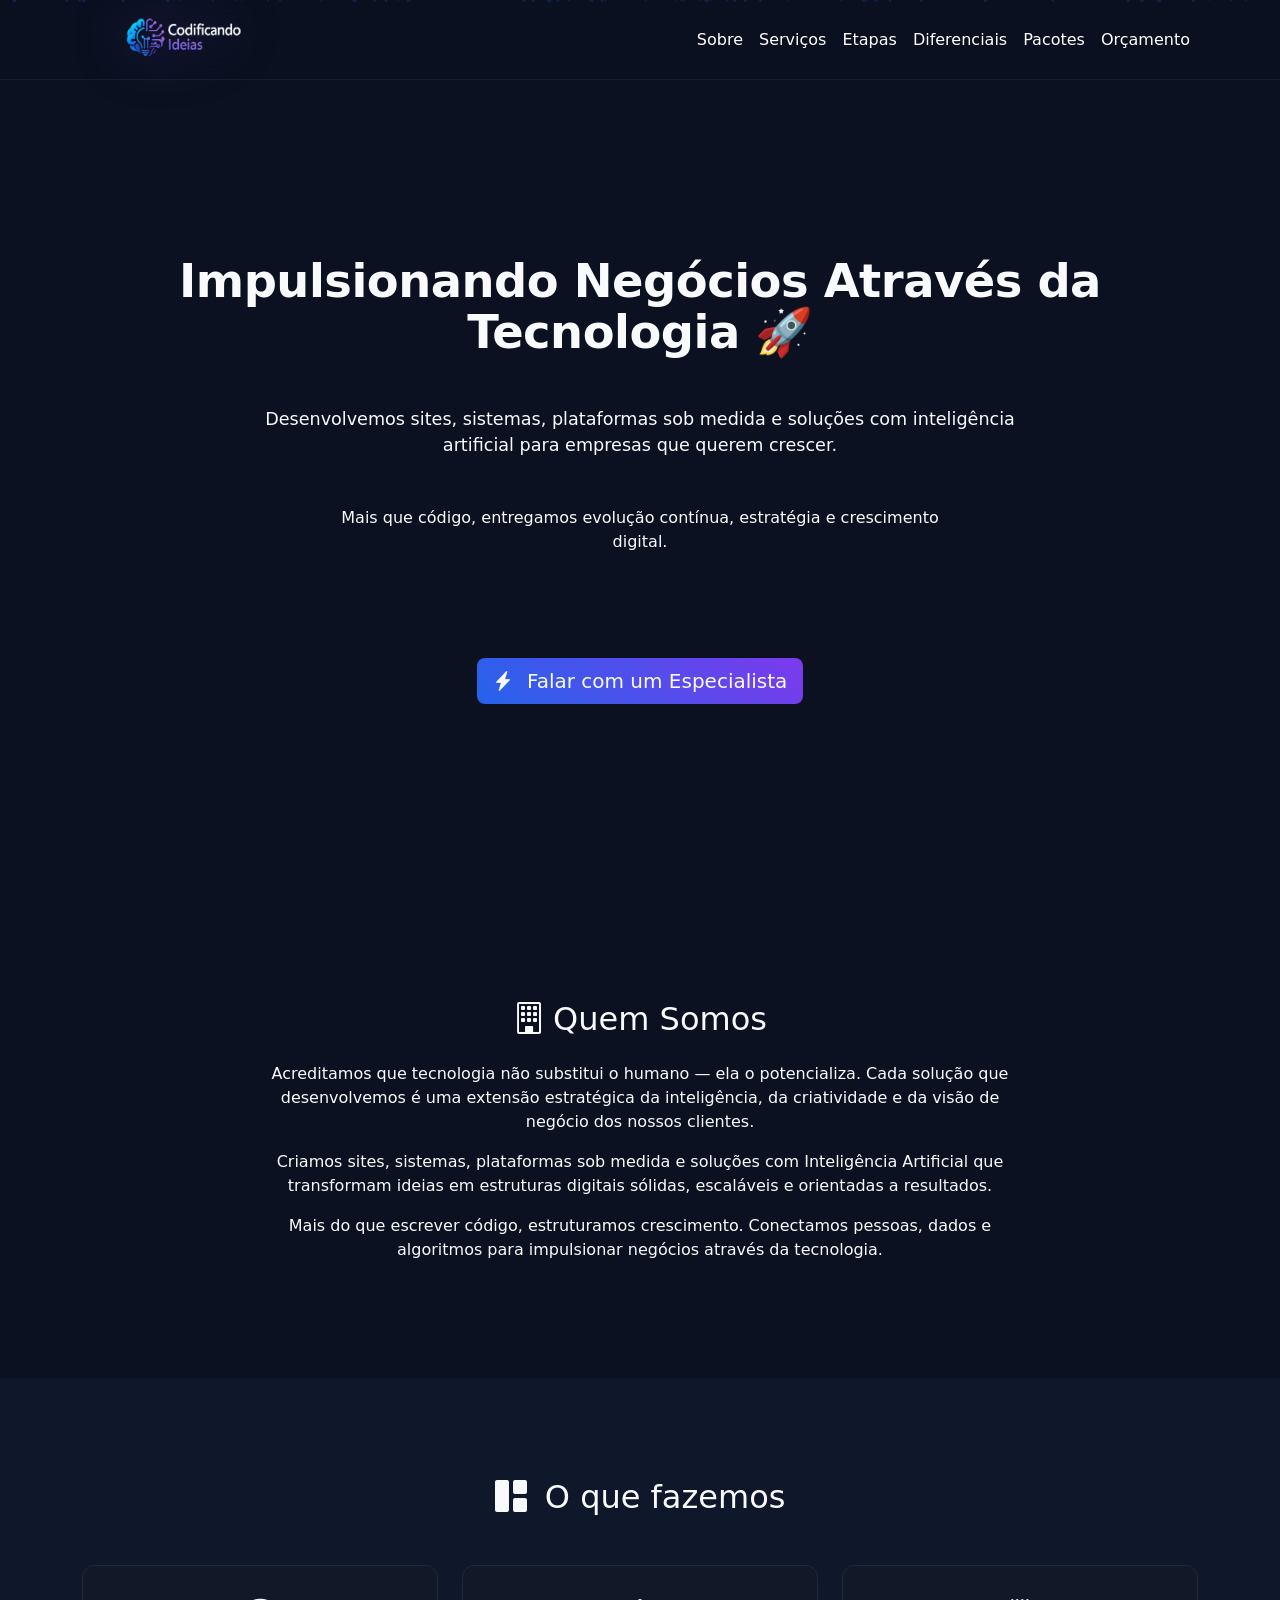
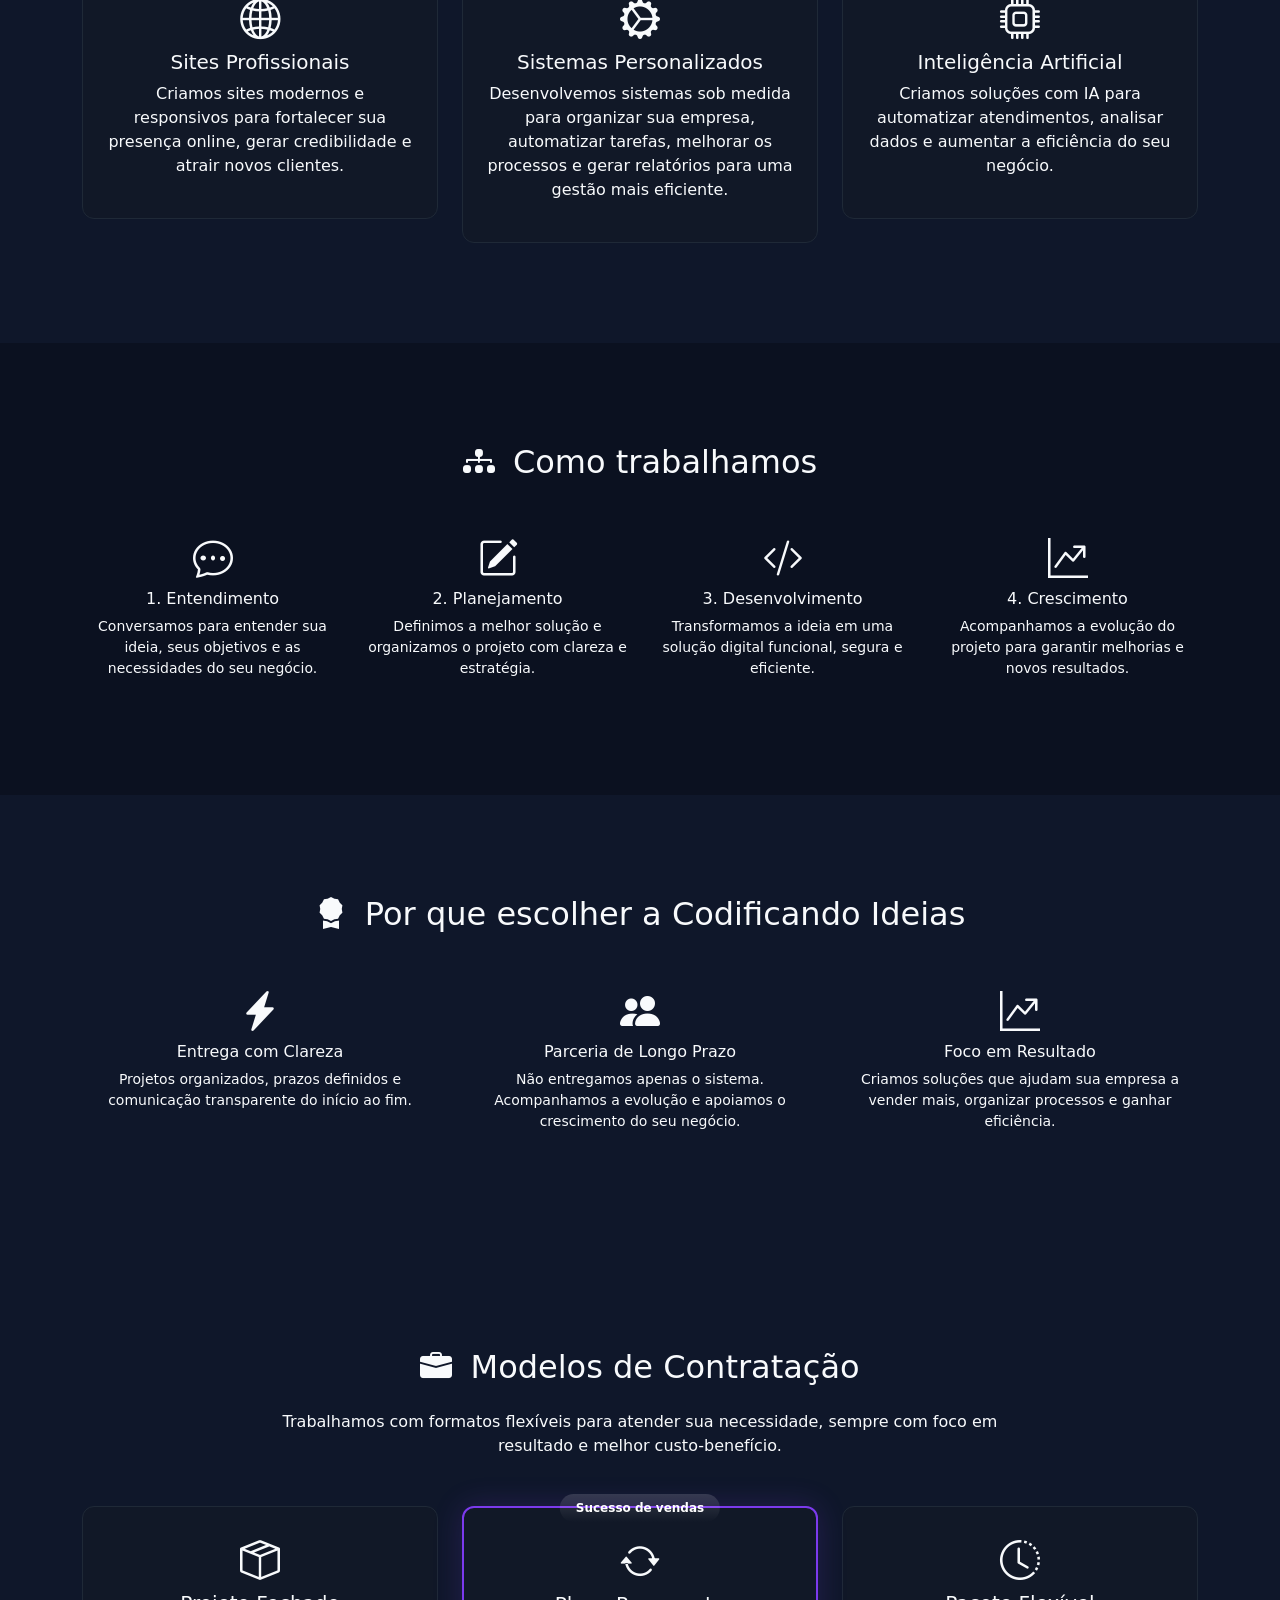
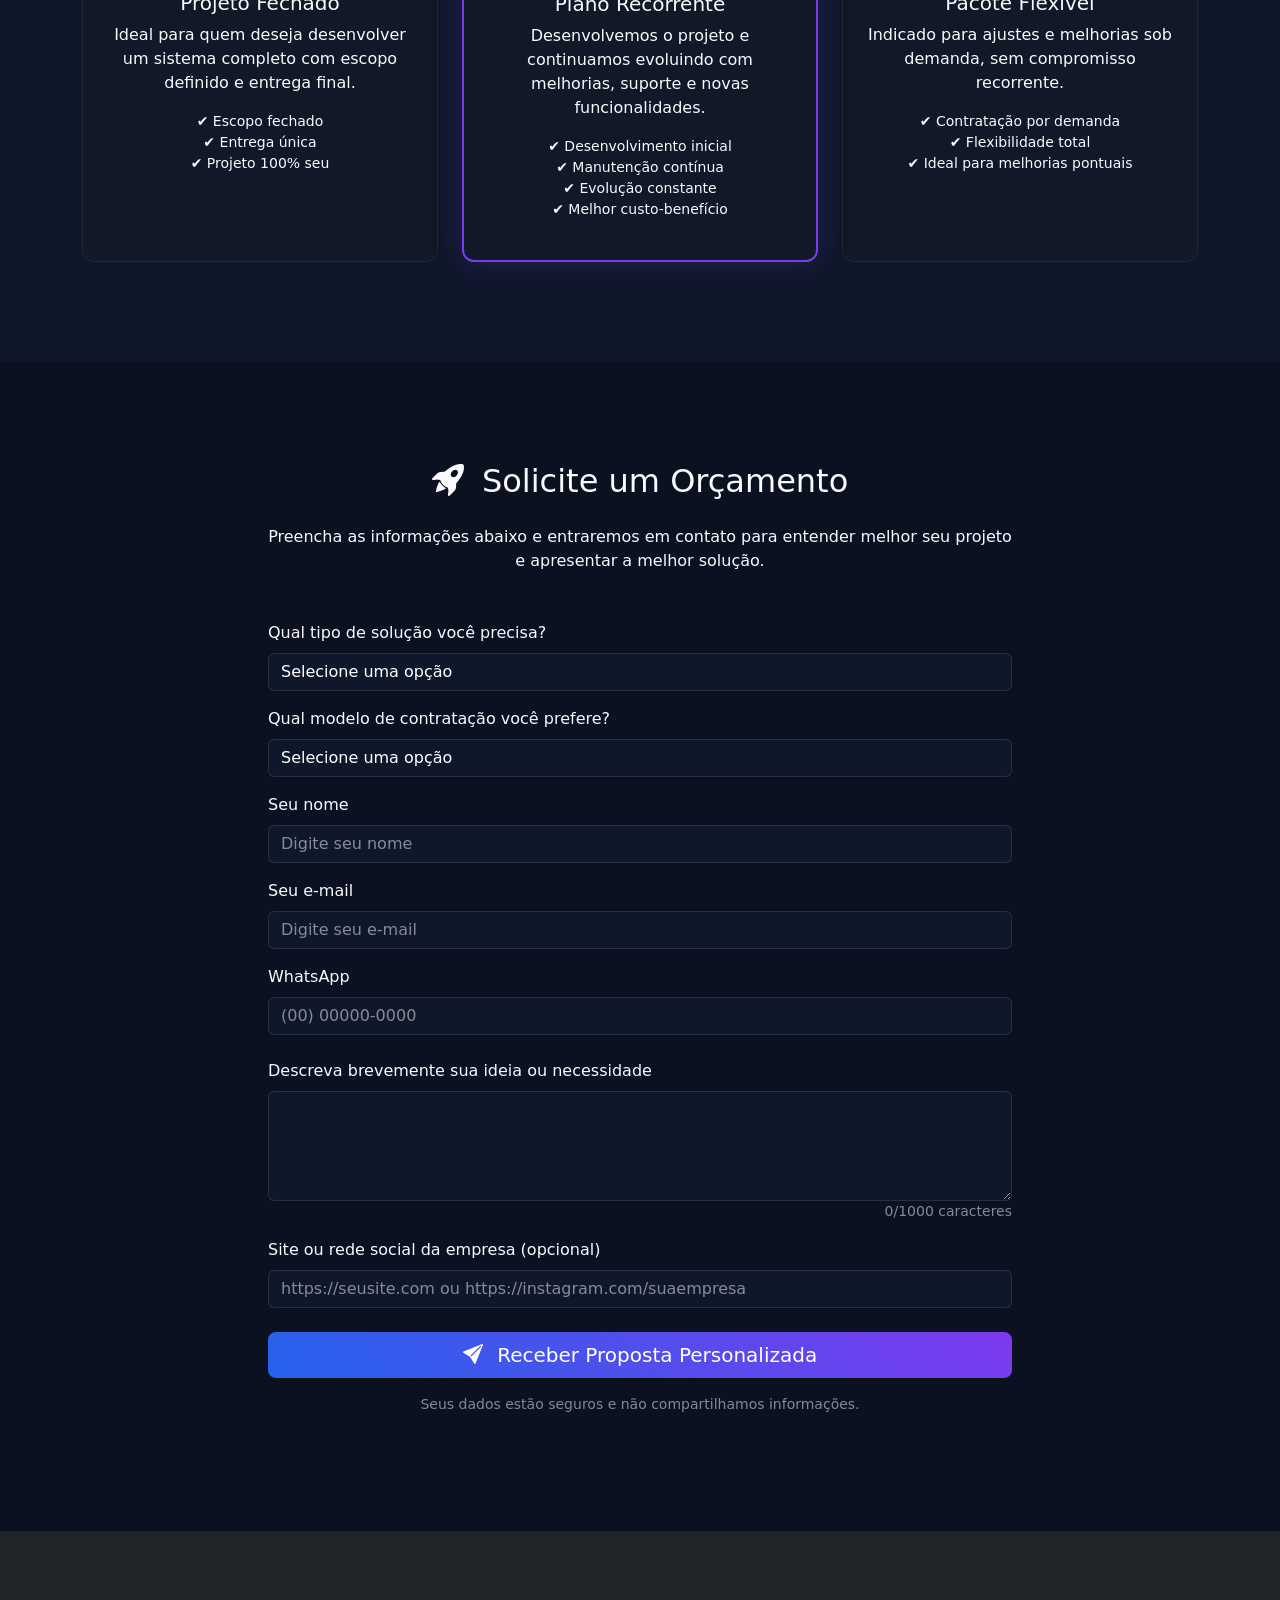
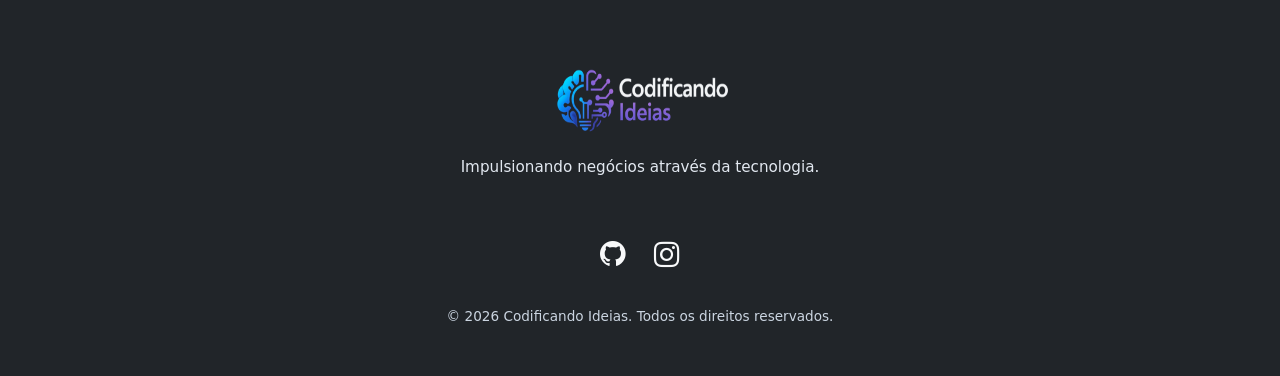
==== index.html @ 7d6915b5 "acessibilidade navbar" ====
<!DOCTYPE html>
<html lang="pt-br">
<head>
    <!-- Charset & Viewport -->
    <meta charset="UTF-8">
    <meta http-equiv="X-UA-Compatible" content="IE=edge">
    <meta name="viewport" content="width=device-width, initial-scale=1">

    <!-- Primary SEO -->
    <title>Codificando Ideias | Soluções Digitais, Sistemas Sob Medida e Inteligência Artificial</title>

    <meta name="description"
          content="Impulsionamos negócios através da tecnologia. Desenvolvemos sites, sistemas, plataformas sob medida e soluções com Inteligência Artificial para empresas que querem crescer.">

    <meta name="keywords"
          content="desenvolvimento de software, sistemas sob medida, inteligência artificial para empresas, criação de sites profissionais, automação de processos, soluções digitais, transformação digital">

    <meta name="author" content="Codificando Ideias">
    <meta name="robots" content="index, follow">
    <meta name="language" content="pt-BR">

    <!-- Canonical -->
    <link rel="canonical" href="https://codificando-ideias.github.io/codificando-ideias/">

    <!-- Open Graph -->
    <meta property="og:type" content="website">
    <meta property="og:url" content="https://codificando-ideias.github.io/codificando-ideias/">
    <meta property="og:title" content="Codificando Ideias | Impulsionando negócios através da tecnologia">
    <meta property="og:description"
          content="Transformamos ideias em soluções digitais estratégicas. Sites, sistemas, plataformas e Inteligência Artificial para empresas que querem crescer.">
    <meta property="og:image" content="https://codificando-ideias.github.io/codificando-ideias/assets/logo-square-dark-1080.png">
    <meta property="og:image:width" content="1200">
    <meta property="og:image:height" content="630">
    <meta property="og:locale" content="pt_BR">
    <meta property="og:site_name" content="Codificando Ideias">

    <!-- Twitter Card -->
    <meta name="twitter:card" content="summary_large_image">
    <meta name="twitter:title" content="Codificando Ideias">
    <meta name="twitter:description"
          content="Soluções digitais sob medida e Inteligência Artificial para empresas que querem crescer.">
    <meta name="twitter:image" content="https://codificando-ideias.github.io/codificando-ideias/assets/logo-square-dark-1080.png">

    <!-- Theme Color -->
    <meta name="theme-color" content="#0B1120">

    <!-- Favicon -->
    <link rel="icon" href="assets/favicon.ico" sizes="any">
    <link rel="icon" type="image/png" sizes="32x32" href="assets/favicon-32x32.png">
    <link rel="icon" type="image/png" sizes="16x16" href="assets/favicon-16x16.png">
    <link rel="apple-touch-icon" sizes="180x180" href="assets/apple-touch-icon.png">

    <!-- Performance -->
    <link rel="preconnect" href="https://cdn.jsdelivr.net" crossorigin>

    <!-- Bootstrap 5.3.2 -->
    <link href="https://cdn.jsdelivr.net/npm/bootstrap@5.3.2/dist/css/bootstrap.min.css" rel="stylesheet">

    <!-- Bootstrap Icons -->
    <link href="https://cdn.jsdelivr.net/npm/bootstrap-icons@1.11.3/font/bootstrap-icons.css" rel="stylesheet">

    <!-- Custom CSS -->
    <link href="css/styles.css" rel="stylesheet">

    <!-- Structured Data (Organization) -->
    <script type="application/ld+json">
    {
      "@context": "https://schema.org",
      "@type": "Organization",
      "name": "Codificando Ideias",
      "url": "https://codificando-ideias.github.io/codificando-ideias/",
      "logo": "https://codificando-ideias.github.io/codificando-ideias/assets/logo-square-dark-1080.png",
      "description": "Empresa especializada em desenvolvimento de sistemas sob medida, soluções digitais estratégicas e Inteligência Artificial aplicada a negócios.",
      "founder": {
        "@type": "Person",
        "name": "Thiago Roock"
      },
      "sameAs": [
        "https://github.com/thiago-roock"
      ]
    }
    </script>
</head>

<body>

<canvas id="heroCanvas"></canvas>

<!-- NAVBAR -->
<nav class="navbar navbar-expand-lg navbar-dark fixed-top">
  <div class="container">

    <!-- LOGO -->
   <a class="navbar-brand d-flex align-items-center gap-2" href="index.html">
  <img src="./assets/logo-master-transparent.png"
       alt="Codificando Ideias"
       class="logo-navbar"
       width="200"
       height="200"
       decoding="async"
       fetchpriority="high">
      
  </a>
  

    <button class="navbar-toggler"
            type="button"
            data-bs-toggle="collapse"
            data-bs-target="#nav"
            aria-controls="nav"
            aria-expanded="false"
            aria-label="Abrir menu de navegação">
      <span class="navbar-toggler-icon"></span>
    </button>

    <div class="collapse navbar-collapse" id="nav">
      <ul class="navbar-nav ms-auto">
        <li class="nav-item"><a class="nav-link" href="#sobre">Sobre</a></li>
        <li class="nav-item"><a class="nav-link" href="#servicos">Serviços</a></li>
        <li class="nav-item"><a class="nav-link" href="#processo">Etapas</a></li>
        <li class="nav-item"><a class="nav-link" href="#diferenciais">Diferenciais</a></li>
        <li class="nav-item"><a class="nav-link" href="#modelos">Pacotes</a></li>
        <li class="nav-item"><a class="nav-link" href="#lead">Orçamento</a></li>
      </ul>
    </div>

  </div>
</nav>

<!-- HERO -->
<section class="hero-section text-center">
  <div class="container">
    <div class="hero-content">

  <h1 class="hero-title fade-in">
    Impulsionando Negócios Através da Tecnologia 🚀 
  </h1>

  <p class="hero-subtitle fade-in">
    Desenvolvemos sites, sistemas, plataformas sob medida e soluções com inteligência artificial para empresas que querem crescer.
  </p>

  <p class="hero-signature fade-in">
    Mais que código, entregamos evolução contínua, estratégia e crescimento digital.
  </p>


    <a href="#lead" class="btn btn-gradient btn-lg mt-4 fade-in">
      <i class="bi bi-lightning-charge-fill me-2"></i>
      Falar com um Especialista
    </a>
  </div>
</section>

<!-- SOBRE -->
<section id="sobre" class="section-dark">
  <div class="container text-center">
    
    <h2 class="fade-in mb-4">
      <i class="bi bi-building me-2"></i>Quem Somos
    </h2>

    <p class="mt-4 col-md-8 mx-auto fade-in">
      Acreditamos que tecnologia não substitui o humano — ela o potencializa.
      Cada solução que desenvolvemos é uma extensão estratégica da inteligência,
      da criatividade e da visão de negócio dos nossos clientes.
    </p>

    <p class="col-md-8 mx-auto fade-in">
      Criamos sites, sistemas, plataformas sob medida e soluções com Inteligência Artificial
      que transformam ideias em estruturas digitais sólidas, escaláveis e orientadas a resultados.
    </p>

    <p class="col-md-8 mx-auto fade-in">
      Mais do que escrever código, estruturamos crescimento.
      Conectamos pessoas, dados e algoritmos para impulsionar negócios através da tecnologia.
    </p>

  </div>
</section>

<!-- SERVIÇOS -->
<section id="servicos" class="section-dark-alt">
  <div class="container text-center">
    <h2 class="mb-5 fade-in">
      <i class="bi bi-grid-1x2-fill me-2"></i>
      O que fazemos
    </h2>

    <div class="row g-4">

      <div class="col-md-4 fade-in">
        <div class="card-tech p-4">
          <i class="bi bi-globe2 fs-1 mb-3"></i>
          <h3 class="h5">Sites Profissionais</h3>
          <p>
            Criamos sites modernos e responsivos para fortalecer sua presença online,
            gerar credibilidade e atrair novos clientes.
          </p>
        </div>
      </div>

      <div class="col-md-4 fade-in">
        <div class="card-tech p-4">
          <i class="bi bi-gear-wide-connected fs-1 mb-3"></i>
          <h3 class="h5">Sistemas Personalizados</h3>
          <p>
            Desenvolvemos sistemas sob medida para organizar sua empresa,
            automatizar tarefas, melhorar os processos e gerar relatórios
            para uma gestão mais eficiente.
          </p>
        </div>
      </div>

      <div class="col-md-4 fade-in">
        <div class="card-tech p-4">
          <i class="bi bi-cpu fs-1 mb-3"></i>
          <h3 class="h5">Inteligência Artificial</h3>
          <p>
            Criamos soluções com IA para automatizar atendimentos, analisar dados
            e aumentar a eficiência do seu negócio.
          </p>
        </div>
      </div>

    </div>
  </div>
</section>

<!-- PROCESSO -->
<section id="processo" class="section-dark">
  <div class="container text-center">
    <h2 class="fade-in mb-5">
      <i class="bi bi-diagram-3-fill me-2"></i>
      Como trabalhamos
    </h2>

    <div class="row">

      <div class="col-md-3 fade-in">
        <i class="bi bi-chat-dots fs-1 mb-3"></i>
        <h3 class="h6">1. Entendimento</h3>
        <p class="small">
          Conversamos para entender sua ideia, seus objetivos e as necessidades do seu negócio.
        </p>
      </div>

      <div class="col-md-3 fade-in">
        <i class="bi bi-pencil-square fs-1 mb-3"></i>
        <h3 class="h6">2. Planejamento</h3>
        <p class="small">
          Definimos a melhor solução e organizamos o projeto com clareza e estratégia.
        </p>
      </div>

      <div class="col-md-3 fade-in">
        <i class="bi bi-code-slash fs-1 mb-3"></i>
        <h3 class="h6">3. Desenvolvimento</h3>
        <p class="small">
          Transformamos a ideia em uma solução digital funcional, segura e eficiente.
        </p>
      </div>

      <div class="col-md-3 fade-in">
        <i class="bi bi-graph-up-arrow fs-1 mb-3"></i>
        <h3 class="h6">4. Crescimento</h3>
        <p class="small">
          Acompanhamos a evolução do projeto para garantir melhorias e novos resultados.
        </p>
      </div>

    </div>
  </div>
</section>

<!-- DIFERENCIAIS -->
<section id="diferenciais" class="section-dark-alt">
  <div class="container text-center">
    <h2 class="fade-in mb-5">
      <i class="bi bi-award-fill me-2"></i>
      Por que escolher a Codificando Ideias
    </h2>

    <div class="row">

      <div class="col-md-4 fade-in">
        <i class="bi bi-lightning-charge-fill fs-1 mb-3"></i>
        <h3 class="h6">Entrega com Clareza</h3>
        <p class="small">
          Projetos organizados, prazos definidos e comunicação transparente do início ao fim.
        </p>
      </div>

      <div class="col-md-4 fade-in">
        <i class="bi bi-people-fill fs-1 mb-3"></i>
        <h3 class="h6">Parceria de Longo Prazo</h3>
        <p class="small">
          Não entregamos apenas o sistema. Acompanhamos a evolução e apoiamos o crescimento do seu negócio.
        </p>
      </div>

      <div class="col-md-4 fade-in">
        <i class="bi bi-graph-up-arrow fs-1 mb-3"></i>
        <h3 class="h6">Foco em Resultado</h3>
        <p class="small">
          Criamos soluções que ajudam sua empresa a vender mais, organizar processos e ganhar eficiência.
        </p>
      </div>

    </div>
  </div>
</section>

<!-- MÉTRICAS -->
<!--<section class="section-dark text-center">
  <div class="container">
    <div class="row">
      <div class="col-md-3"><h2>+120</h2><p>Projetos</p></div>
      <div class="col-md-3"><h2>+80k</h2><p>Horas de código</p></div>
      <div class="col-md-3"><h2>+40</h2><p>Clientes</p></div>
      <div class="col-md-3"><h2>100%</h2><p>Performance</p></div>
    </div>
  </div>
</section>-->

<!-- MODELOS DE CONTRATAÇÃO -->
<section id="modelos" class="section-dark-alt text-center">
  <div class="container">
    <h2 class="mb-4">
      <i class="bi bi-briefcase-fill me-2"></i>
      Modelos de Contratação
    </h2>

    <p class="mb-5 col-md-8 mx-auto">
      Trabalhamos com formatos flexíveis para atender sua necessidade,
      sempre com foco em resultado e melhor custo-benefício.
    </p>

    <div class="row g-4">

      <!-- PROJETO FECHADO -->
      <div class="col-md-4">
        <div class="card-tech p-4 h-100">
          <i class="bi bi-box-seam fs-1 mb-3"></i>
          <h3 class="h5">Projeto Fechado</h3>
          <p>
            Ideal para quem deseja desenvolver um sistema completo
            com escopo definido e entrega final.
          </p>
          <ul class="list-unstyled small mt-3">
            <li>✔ Escopo fechado</li>
            <li>✔ Entrega única</li>
            <li>✔ Projeto 100% seu</li>
          </ul>
        </div>
      </div>

      <!-- PLANO RECORRENTE (DESTAQUE) -->
      <div class="col-md-4">
        <div class="card-tech p-4 border-accent h-100 position-relative">

          <span class="badge bg-gradient position-absolute top-0 start-50 translate-middle px-3 py-2">
            Sucesso de vendas
          </span>

          <i class="bi bi-arrow-repeat fs-1 mb-3"></i>
          <h3 class="h5">Plano Recorrente</h3>
          <p>
            Desenvolvemos o projeto e continuamos evoluindo com melhorias,
            suporte e novas funcionalidades.
          </p>
          <ul class="list-unstyled small mt-3">
            <li>✔ Desenvolvimento inicial</li>
            <li>✔ Manutenção contínua</li>
            <li>✔ Evolução constante</li>
            <li>✔ Melhor custo-benefício</li>
          </ul>
        </div>
      </div>

      <!-- PACOTE FLEXÍVEL -->
      <div class="col-md-4">
        <div class="card-tech p-4 h-100">
          <i class="bi bi-clock-history fs-1 mb-3"></i>
          <h3 class="h5">Pacote Flexível</h3>
          <p>
            Indicado para ajustes e melhorias sob demanda,
            sem compromisso recorrente.
          </p>
          <ul class="list-unstyled small mt-3">
            <li>✔ Contratação por demanda</li>
            <li>✔ Flexibilidade total</li>
            <li>✔ Ideal para melhorias pontuais</li>
          </ul>
        </div>
      </div>

    </div>

  </div>
</section>
<!-- FUNIL / LEAD -->
<section id="lead" class="section-dark text-center">
  <div class="container">

    <h2 class="mb-4">
      <i class="bi bi-rocket-takeoff-fill me-2"></i>
      Solicite um Orçamento
    </h2>

    <p class="mb-5 col-md-8 mx-auto">
      Preencha as informações abaixo e entraremos em contato para entender
      melhor seu projeto e apresentar a melhor solução.
    </p>

    <form id="contactForm" class="col-md-8 mx-auto text-start">

      <!-- Tipo de Sistema -->
      <div class="mb-3">
        <label for="tipoSistema" class="form-label">Qual tipo de solução você precisa?</label>
        <select id="tipoSistema" class="form-select" required>
          <option selected disabled>Selecione uma opção</option>
          <option>Site Institucional</option>
          <option>Sistema Personalizado</option>
          <option>Plataforma de Gestão</option>
          <option>Solução com Inteligência Artificial</option>
          <option>Outro</option>
        </select>
      </div>

      <!-- Modelo de Contratação -->
      <div class="mb-3">
        <label for="modeloContratacao" class="form-label">Qual modelo de contratação você prefere?</label>
        <select id="modeloContratacao" class="form-select" required>
          <option selected disabled>Selecione uma opção</option>
          <option>Projeto Fechado</option>
          <option>Plano Recorrente (Recomendado)</option>
          <option>Pacote Flexível</option>
          <option>Preciso de orientação</option>
        </select>
      </div>

      <!-- Nome -->
      <div class="mb-3">
        <label for="nome" class="form-label">Seu nome</label>
        <input id="nome" type="text" class="form-control" placeholder="Digite seu nome" required>
      </div>

      <!-- Email -->
      <div class="mb-3">
        <label for="email" class="form-label">Seu e-mail</label>
        <input id="email" type="email" class="form-control" placeholder="Digite seu e-mail" required>
      </div>

      <!-- WhatsApp -->
      <div class="mb-4">
        <label for="whatsapp" class="form-label">WhatsApp</label>
        <input id="whatsapp" type="tel" class="form-control" placeholder="(00) 00000-0000" required>
      </div>

      <!-- Descrição da Ideia -->
<div class="mb-3">
  <label for="descricao" class="form-label">Descreva brevemente sua ideia ou necessidade</label>
  <textarea 
    class="form-control" 
    id="descricao"
    rows="4" 
    maxlength="1000"
    placeholder="Explique o que você deseja desenvolver (até 1000 caracteres)"
    required>
  </textarea>
  <div class="text-end small text-white-50">
    <span id="contador">0</span>/1000 caracteres
  </div>
</div>

<!-- Link do Site ou Rede Social -->
<div class="mb-4">
  <label for="linkEmpresa" class="form-label">Site ou rede social da empresa (opcional)</label>
  <input 
    id="linkEmpresa"
    type="url" 
    class="form-control" 
    placeholder="https://seusite.com ou https://instagram.com/suaempresa">
</div>
<input type="text" id="company" style="display:none">
      <button type="submit" class="btn btn-gradient w-100 btn-lg">
        <i class="bi bi-send-fill me-2"></i>
        Receber Proposta Personalizada
      </button>

      <p class="small text-center mt-3 text-white-50">
        Seus dados estão seguros e não compartilhamos informações.
      </p>

    </form>

  </div>
</section>

<footer class="bg-dark text-light py-5">
  <div class="container text-center footer-wrapper">

    <div class="footer-brand-wrapper">
      <a href="index.html">

        <img src="./assets/logo-master-transparent.png"
            alt="Codificando Ideias"
            class="logo-footer"
            width="300"
            height="150"
            decoding="async"
            loading="lazy">
      </a>
  <span class="footer-tagline">
    Impulsionando negócios através da tecnologia.
  </span>
</div>

    <div class="footer-social">
    <!--<a href="https://www.linkedin.com/in/thiagodmelo/" target="_blank"
         rel="noopener noreferrer" class="text-light mx-2 fs-4"><i class="bi bi-linkedin"></i></a>-->

      <a href="https://github.com/Codificando-Ideias"
         target="_blank"
         rel="noopener noreferrer"
         class="text-light social-icon"
         aria-label="GitHub da Codificando Ideias">
         <i class="bi bi-github"></i>
      </a>

      <a href="https://www.instagram.com/codificando.ideias"
         target="_blank"
         rel="noopener noreferrer"
         class="text-light social-icon"
         aria-label="Instagram da Codificando Ideias">
         <i class="bi bi-instagram"></i>
      </a>

      <!--<a href="#" target="_blank"
         rel="noopener noreferrer" class="text-light mx-2 fs-4"><i class="bi bi-whatsapp"></i></a>-->
    </div>

    <small class="footer-copy">
      © <script>document.write(new Date().getFullYear());</script>
      Codificando Ideias. Todos os direitos reservados.
    </small>

  </div>
</footer>

<div class="position-fixed bottom-0 end-0 p-3" style="z-index: 9999">
  <div id="liveToast" class="toast align-items-center text-bg-success border-0" role="alert">
    <div class="d-flex">
      <div class="toast-body">
        Mensagem enviada com sucesso!
      </div>
      <button type="button" class="btn-close btn-close-white me-2 m-auto" data-bs-dismiss="toast"></button>
    </div>
  </div>
</div>


<script defer src="https://cdn.jsdelivr.net/npm/bootstrap@5.3.2/dist/js/bootstrap.bundle.min.js"></script>
<script defer src="https://code.jquery.com/jquery-3.6.0.min.js"></script>

<script defer src="js/configSettings.js"></script>
<!--<script src="js/compartilhar-whatsapp.js"></script>-->
<script defer src="js/dashboard-calculos.js"></script>
<script defer src="js/compartilhar-email.js"></script>
<script defer src="js/toast.js"></script>
<script defer src="js/canvas.js"></script>
<script defer src="js/animations.js"></script>
<script defer src="js/main.js"></script>


<script async defer src="https://www.google.com/recaptcha/api.js?render=SUA_CHAVE_RECAPTCHA_V3"></script>
</body>
</html>
---- css/styles.css ----
/* ================================
   ROOT VARIABLES
================================ */
:root{
    --bg:#0B1120;
    --bg-alt:#0F172A;
    --card:#111827;
    --accent:#2563EB;
    --accent2:#7C3AED;
    --text:#F8FAFC;
     --navbar-height:80px;
}

/* ================================
   GLOBAL
================================ */
html{
    scroll-behavior:smooth;
}

body{
    margin:0;
    background:var(--bg);
    color:var(--text);
    font-family:system-ui;
    padding-top:var(--navbar-height);
}

/* Canvas background */
canvas{
    position:fixed;
    inset:0;
    z-index:-1;
}

/* ================================
   NAVBAR
================================ */
.navbar{
    height:var(--navbar-height);
    backdrop-filter:blur(20px);
    background:rgba(11,17,32,0.6);
    border-bottom:1px solid rgba(255,255,255,0.05);
    transition:all .3s ease;
}

.navbar.scrolled{
    background:#0B1120;
    box-shadow:0 8px 30px rgba(0,0,0,.4);
}

.nav-link{
    position:relative;
    color:#fff !important;
    transition:.3s;
}

.nav-link::after{
    content:"";
    position:absolute;
    left:0;
    bottom:-4px;
    width:0%;
    height:2px;
    background:linear-gradient(45deg,var(--accent),var(--accent2));
    transition:width .3s ease;
}

.nav-link:hover::after{
    width:100%;
}

.nav-link.active{
    color:var(--accent2) !important;
}

/* ================================
   NAVBAR MOBILE FIX
================================ */

@media (max-width: 991.98px) {

    .navbar-collapse {
        background: rgba(11,17,32,0.98);
        backdrop-filter: blur(20px);
        padding: 1.5rem;
        border-radius: 12px;
        margin-top: 10px;
        border: 1px solid rgba(255,255,255,0.05);
        box-shadow: 0 20px 40px rgba(0,0,0,0.5);
    }

    .navbar-nav .nav-link {
        padding: 0.75rem 0;
        font-size: 1.1rem;
    }

    .navbar{
        height:auto;
        padding:1rem 0;
    }

}

.logo-navbar{
    height:clamp(110px,12vw,220px);
    filter:drop-shadow(0 0 30px rgba(124,58,237,.4));
}

.logo-navbar:hover {
  transform: scale(1.05);
}

/* ================================
   HERO
================================ */
.hero-section{
    min-height:calc(100vh - var(--navbar-height));
    display:flex;
    align-items:center;
    justify-content:center;
    text-align:center;
    padding:60px 1rem 80px;
}

.hero-content{
    max-width:1100px;
    margin:auto;
}

.logo-hero-wrapper{
    display:flex;
    justify-content:center;
    margin-top:1rem;
    height:clamp(100px,10vw,220px);
}

.logo-hero{
    height:clamp(100px,10vw,220px);
    filter:drop-shadow(0 0 30px rgba(124,58,237,.4));
}

/* ================================
   HERO TYPOGRAPHY REFINEMENT
================================ */

.hero-title{
    font-size: clamp(2rem, 4.5vw, 2.9rem);
    font-weight: 700;
    line-height: 1.1;
    margin-bottom: 1.5rem;
    letter-spacing: -0.5px;
}

.hero-subtitle{
    font-size: clamp(1.1rem, 1.2vw, 1.25rem);
    opacity: .85;
    max-width: 800px;
    margin: 3rem auto 3rem;
}

.hero-signature{
    font-size: 1rem;
    opacity: .65;
    max-width: 650px;
    margin: 0 auto 5rem;
}

/* ================================
   SECTIONS
================================ */
.section-dark{
    padding:100px 0;
}

.section-dark-alt{
    padding:100px 0;
    background:var(--bg-alt);
}

/* ================================
   CARDS
================================ */
.card-tech{
    background:var(--card);
    border-radius:12px;
    border:1px solid #1f2937;
    transition:.3s;
}

.card-tech:hover{
    transform:translateY(-8px);
    border-color:var(--accent);
}

/* ================================
   BUTTONS
================================ */
.btn-gradient{
    background:linear-gradient(45deg,var(--accent),var(--accent2));
    border:none;
    color:#fff;
}

/* ================================
   BADGES
================================ */
.badge.bg-gradient{
    background:linear-gradient(45deg,var(--accent),var(--accent2));
    font-size:.75rem;
    border-radius:20px;
}

/* ================================
   BORDERS
================================ */
.border-accent{
    border:2px solid var(--accent2);
    box-shadow:0 0 30px rgba(124,58,237,.2);
}

/* ================================
   ANIMATIONS
================================ */
.fade-in{
    opacity:0;
    transform:translateY(30px);
    transition:.8s ease;
}

.fade-in.show{
    opacity:1;
    transform:translateY(0);
}

/* ================================
   FORM (LEAD)
================================ */
#lead .form-control,
#lead .form-select{
    background:#0f172a;
    border:1px solid rgba(255,255,255,.1);
    color:#fff;
}

#lead .form-control:focus,
#lead .form-select:focus{
    border-color:var(--accent2);
    box-shadow:0 0 0 .2rem rgba(124,58,237,.2);
}

#lead .form-control::placeholder{
    color:rgba(255,255,255,.5);
    opacity:1;
}


.footer-brand-wrapper {
  position: relative;
  display: inline-block;
  text-align: center;
}

.logo-footer {
  height: 250px;
  display: block;
  margin: 0 auto;
}

.logo-footer:hover {
  transform: scale(1.05);
}

.footer-tagline {
  position: absolute;
  bottom: 50px;
  left: 50%;
  transform: translateX(-50%);
  font-size: 0.95rem;
  color: #e2e8f0;
  white-space: nowrap;
}

.footer-social {
  display: flex;
  justify-content: center;
  gap: 28px;
  margin-bottom: 30px;
}

.social-icon {
  font-size: 1.6rem;
  transition: all 0.3s ease;
}

.social-icon:hover {
  color: #7c3aed;
  transform: translateY(-4px);
}

.footer-copy {
  color: #cbd5e1;
  font-size: 0.85rem;
}

/* ================================
   RESPONSIVE
================================ */
@media (max-width:768px){
    .hero-section{
        height:auto;
        padding:120px 1rem 80px;
    }
}
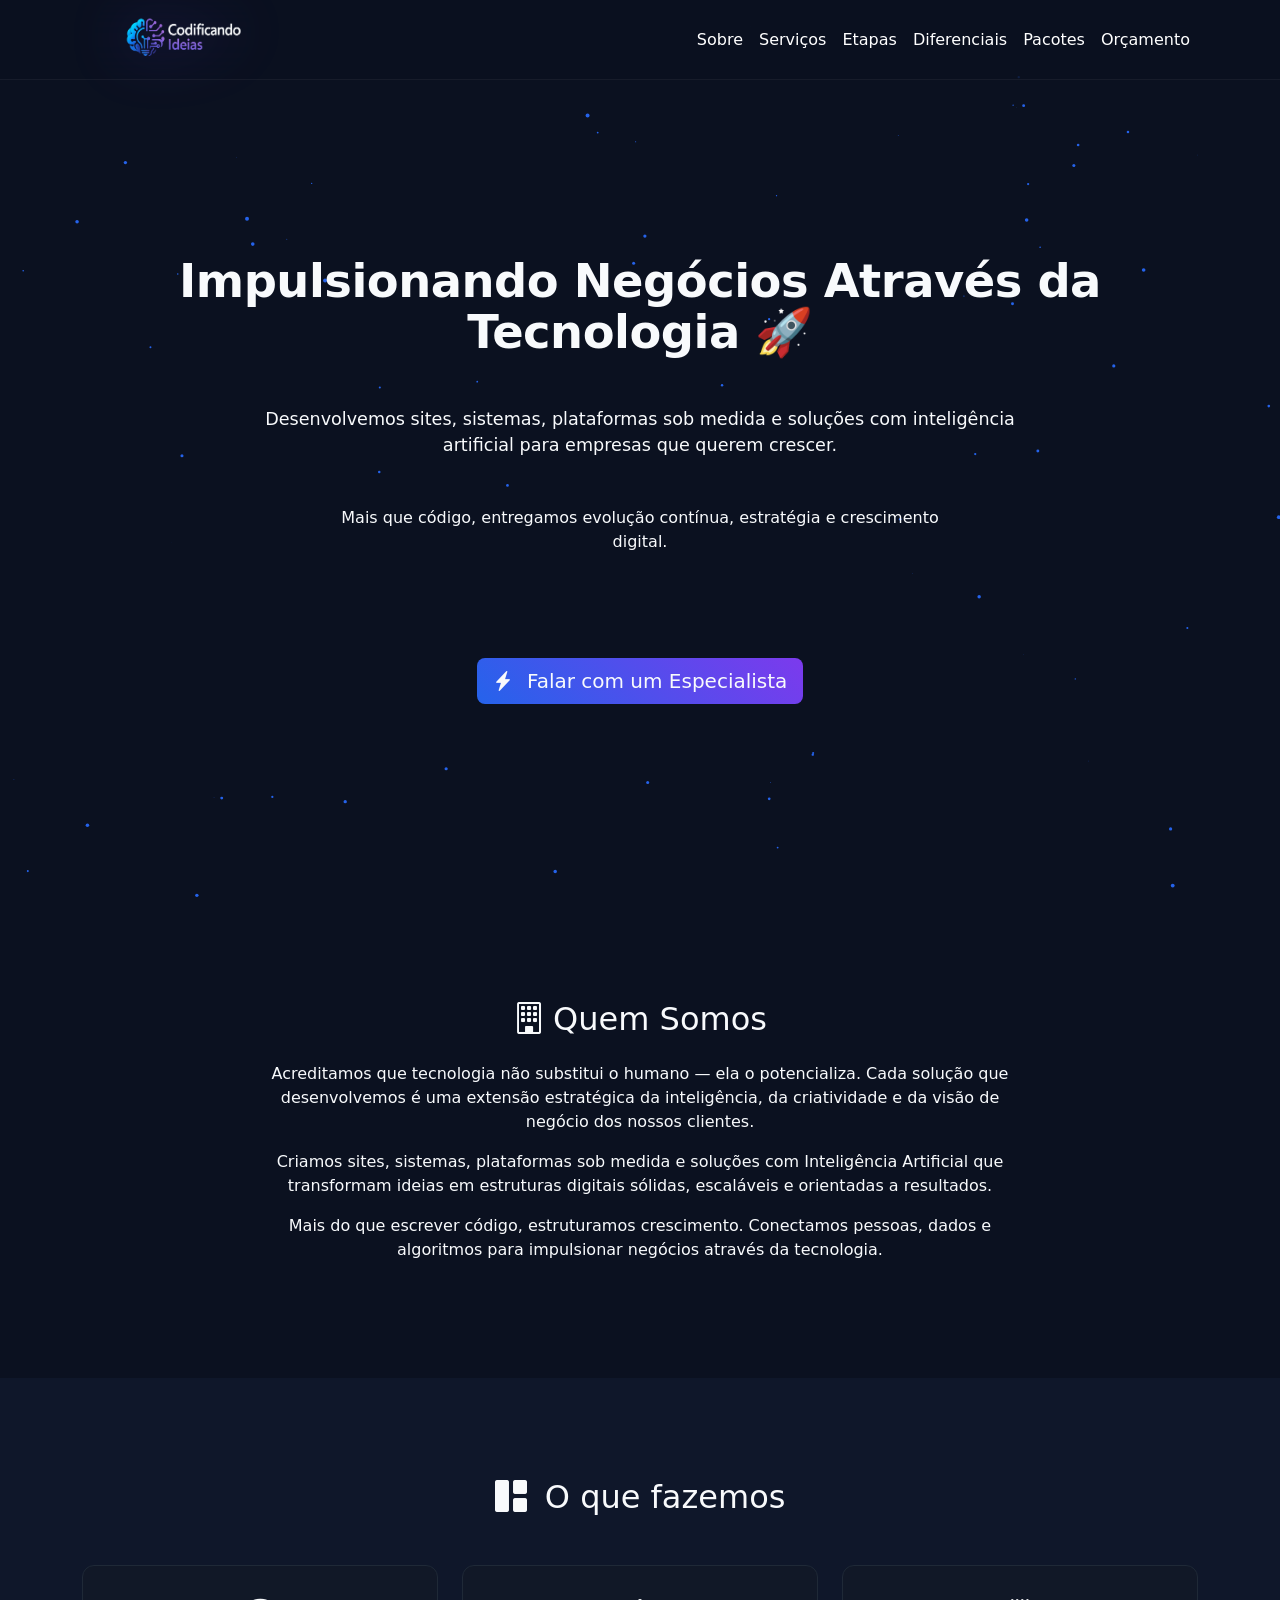
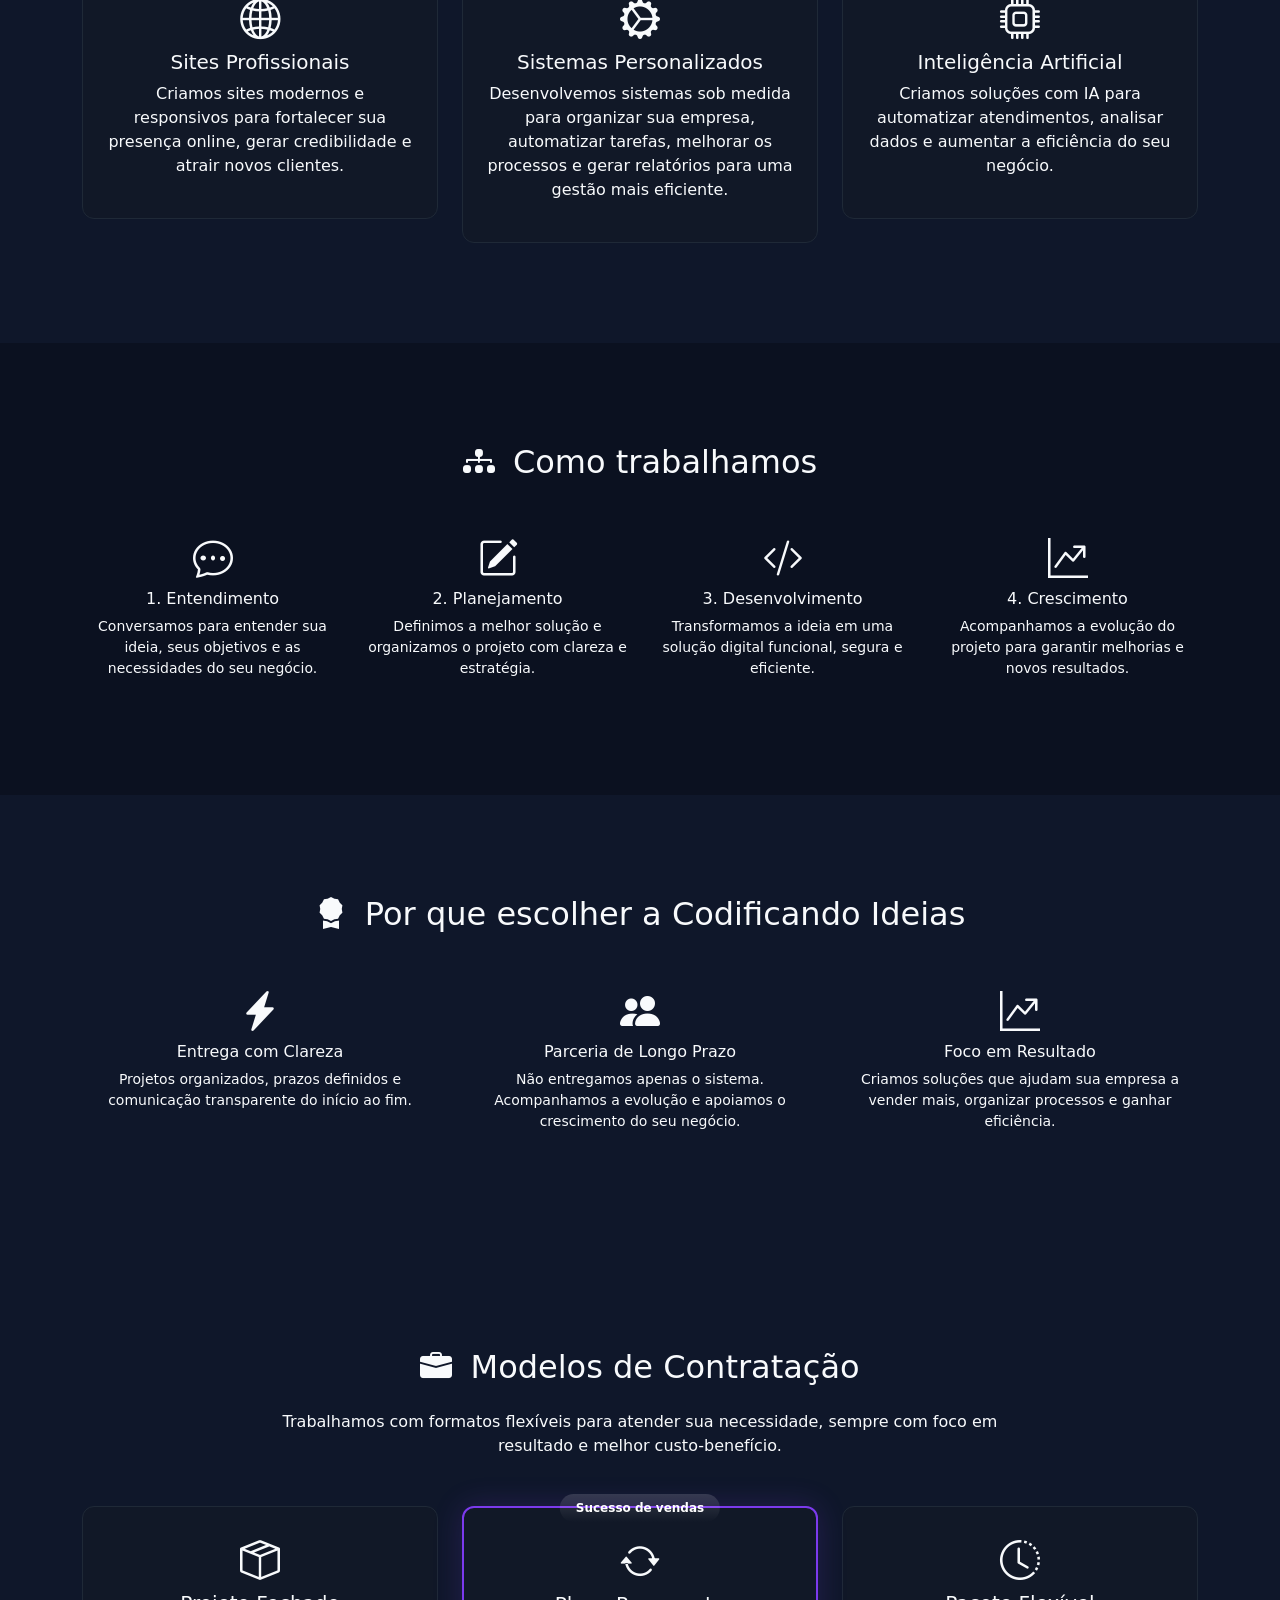
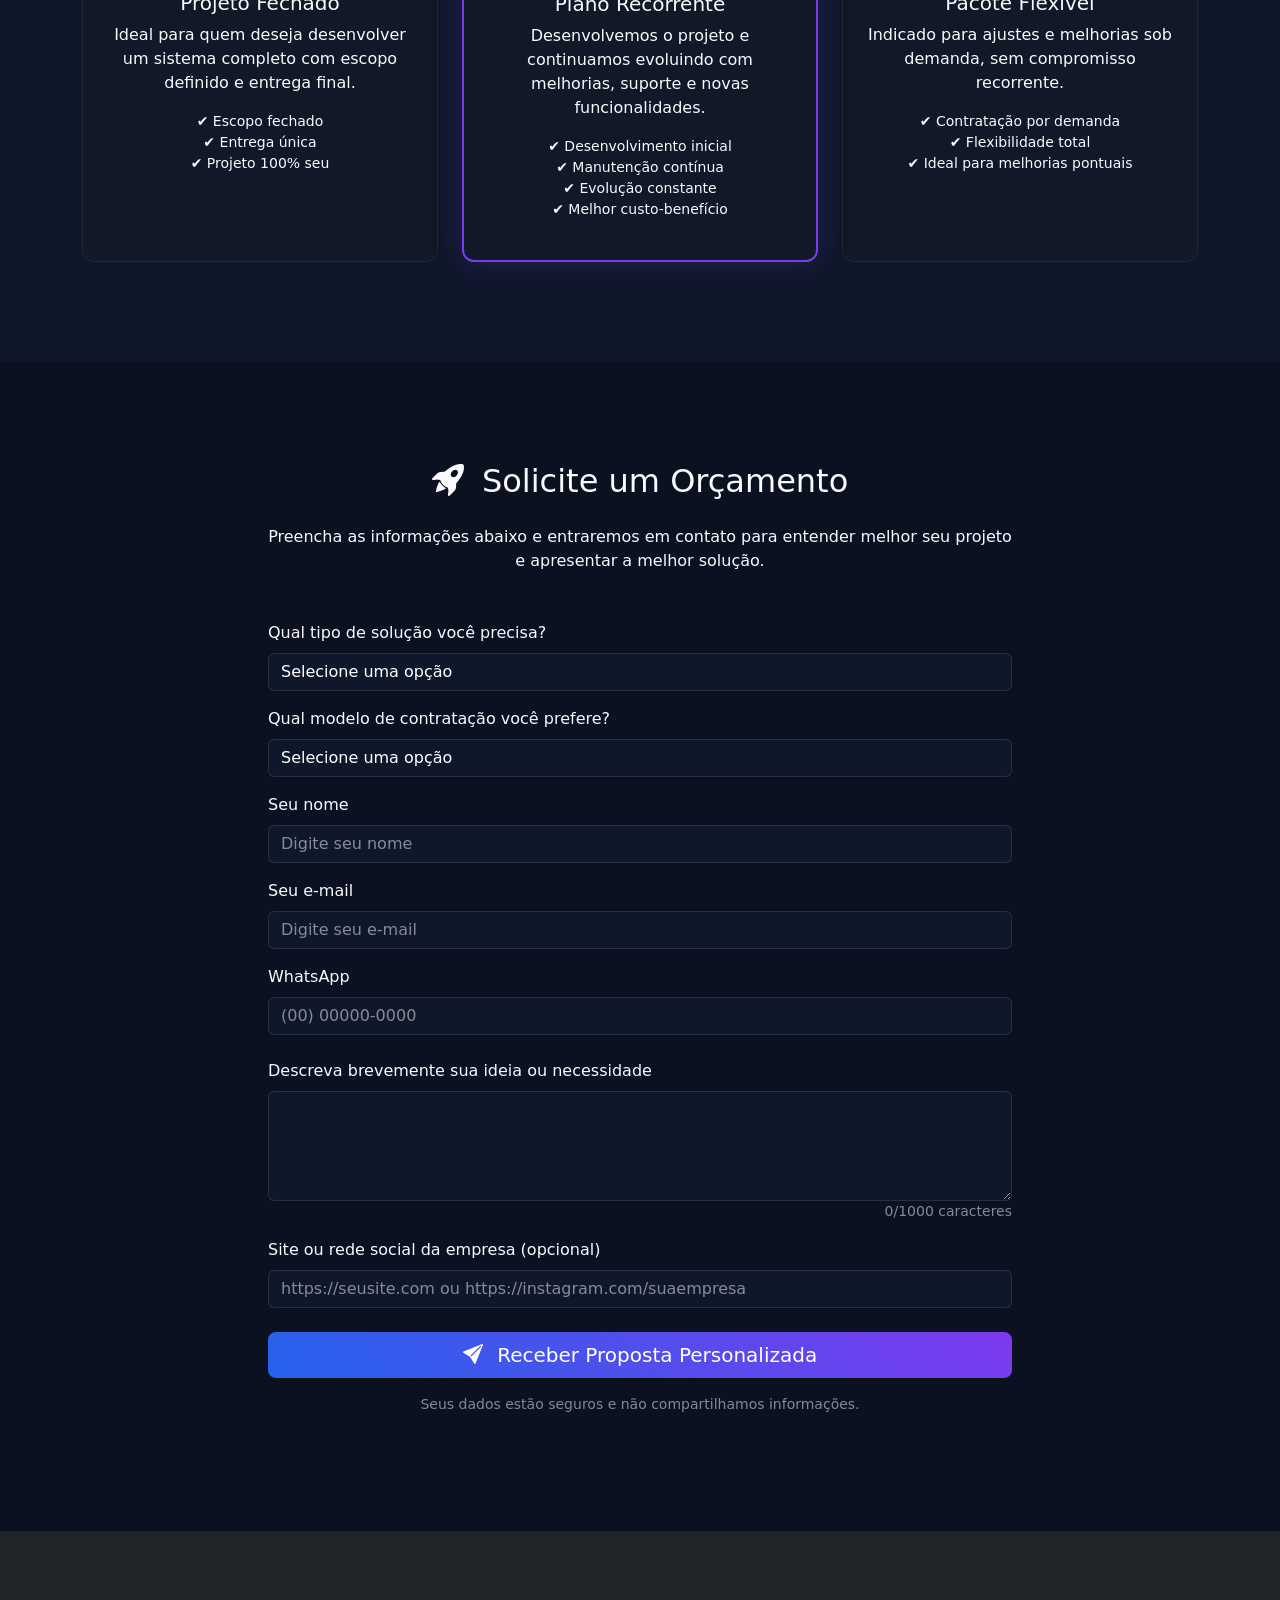
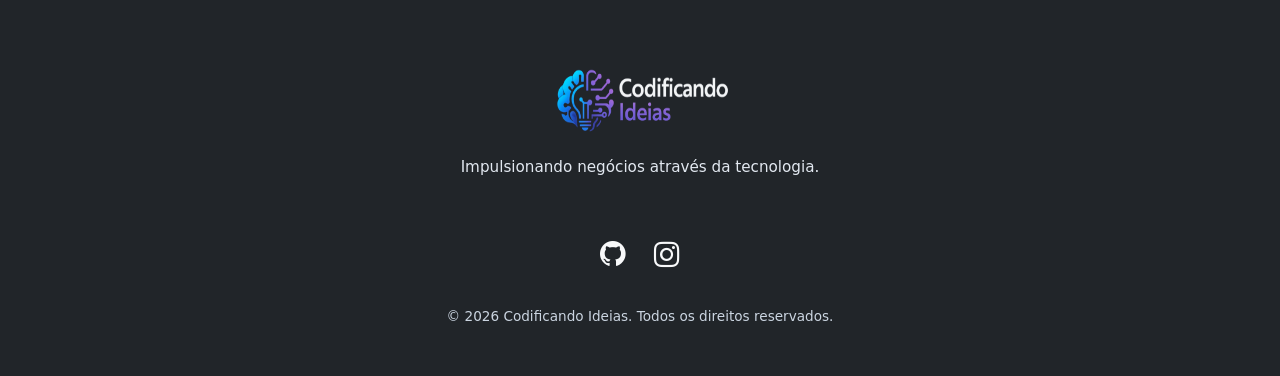
==== commit 853c00c2: "ativando reCaptcha leads" ====
--- a/index.html
+++ b/index.html
@@ -574,6 +574,6 @@
 <script defer src="js/main.js"></script>
 
 
-<script async defer src="https://www.google.com/recaptcha/api.js?render=SUA_CHAVE_RECAPTCHA_V3"></script>
+<script async defer src="https://www.google.com/recaptcha/api.js?render=6Lety3ksAAAAADEtcTLeuqBxTg44KFusC2y1QO0j"></script>
 </body>
 </html>
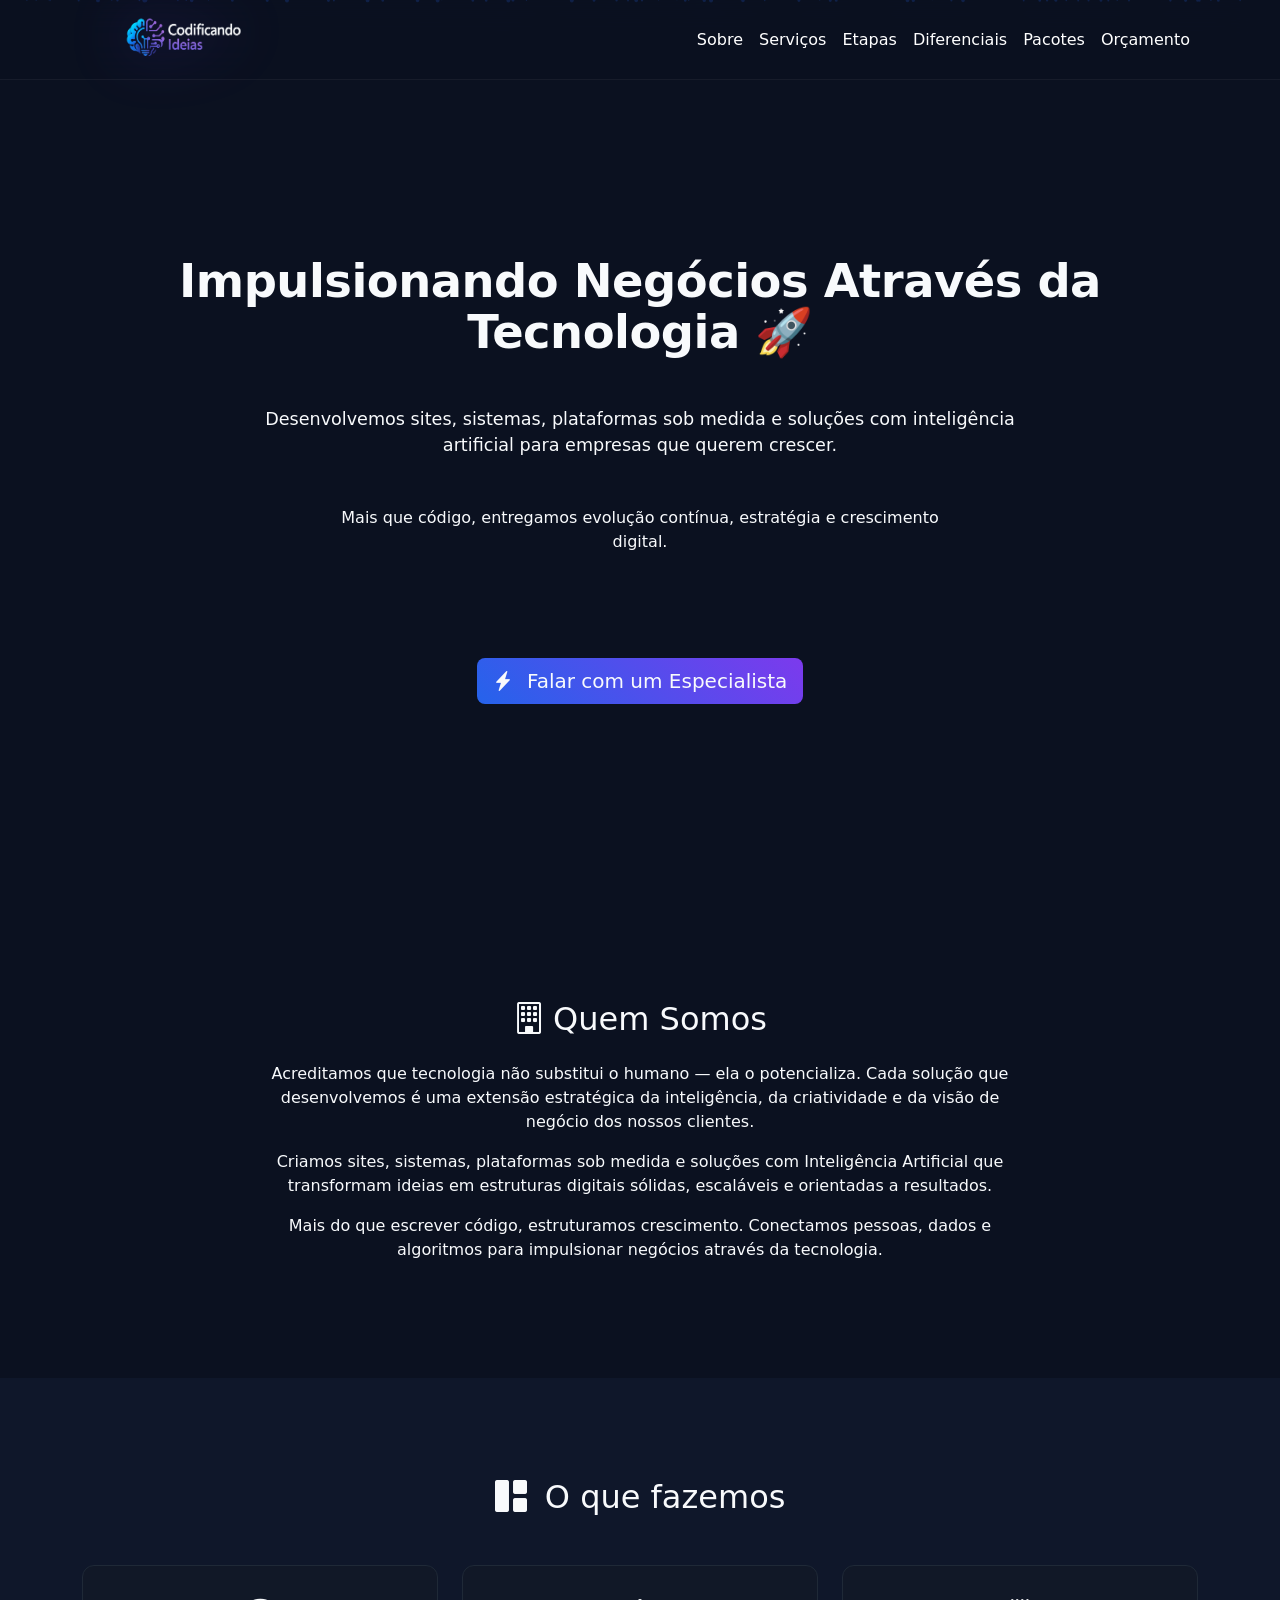
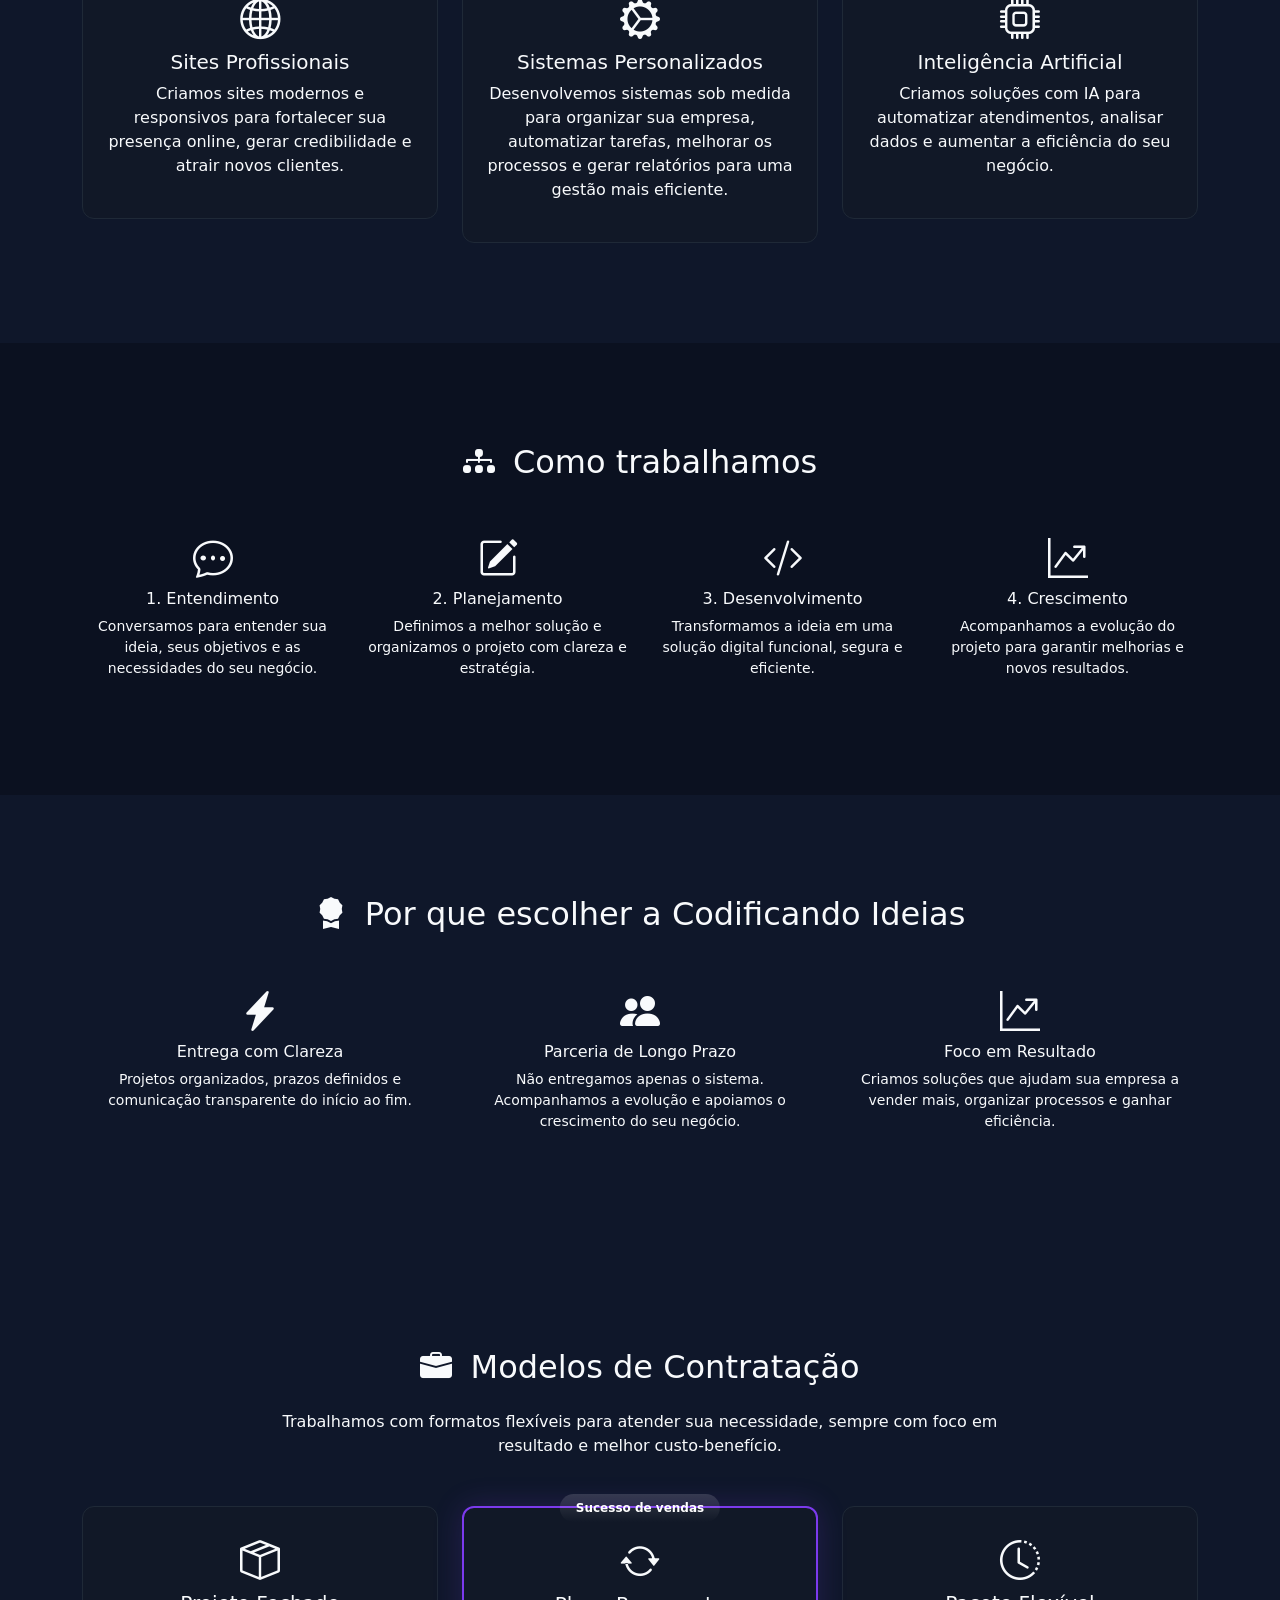
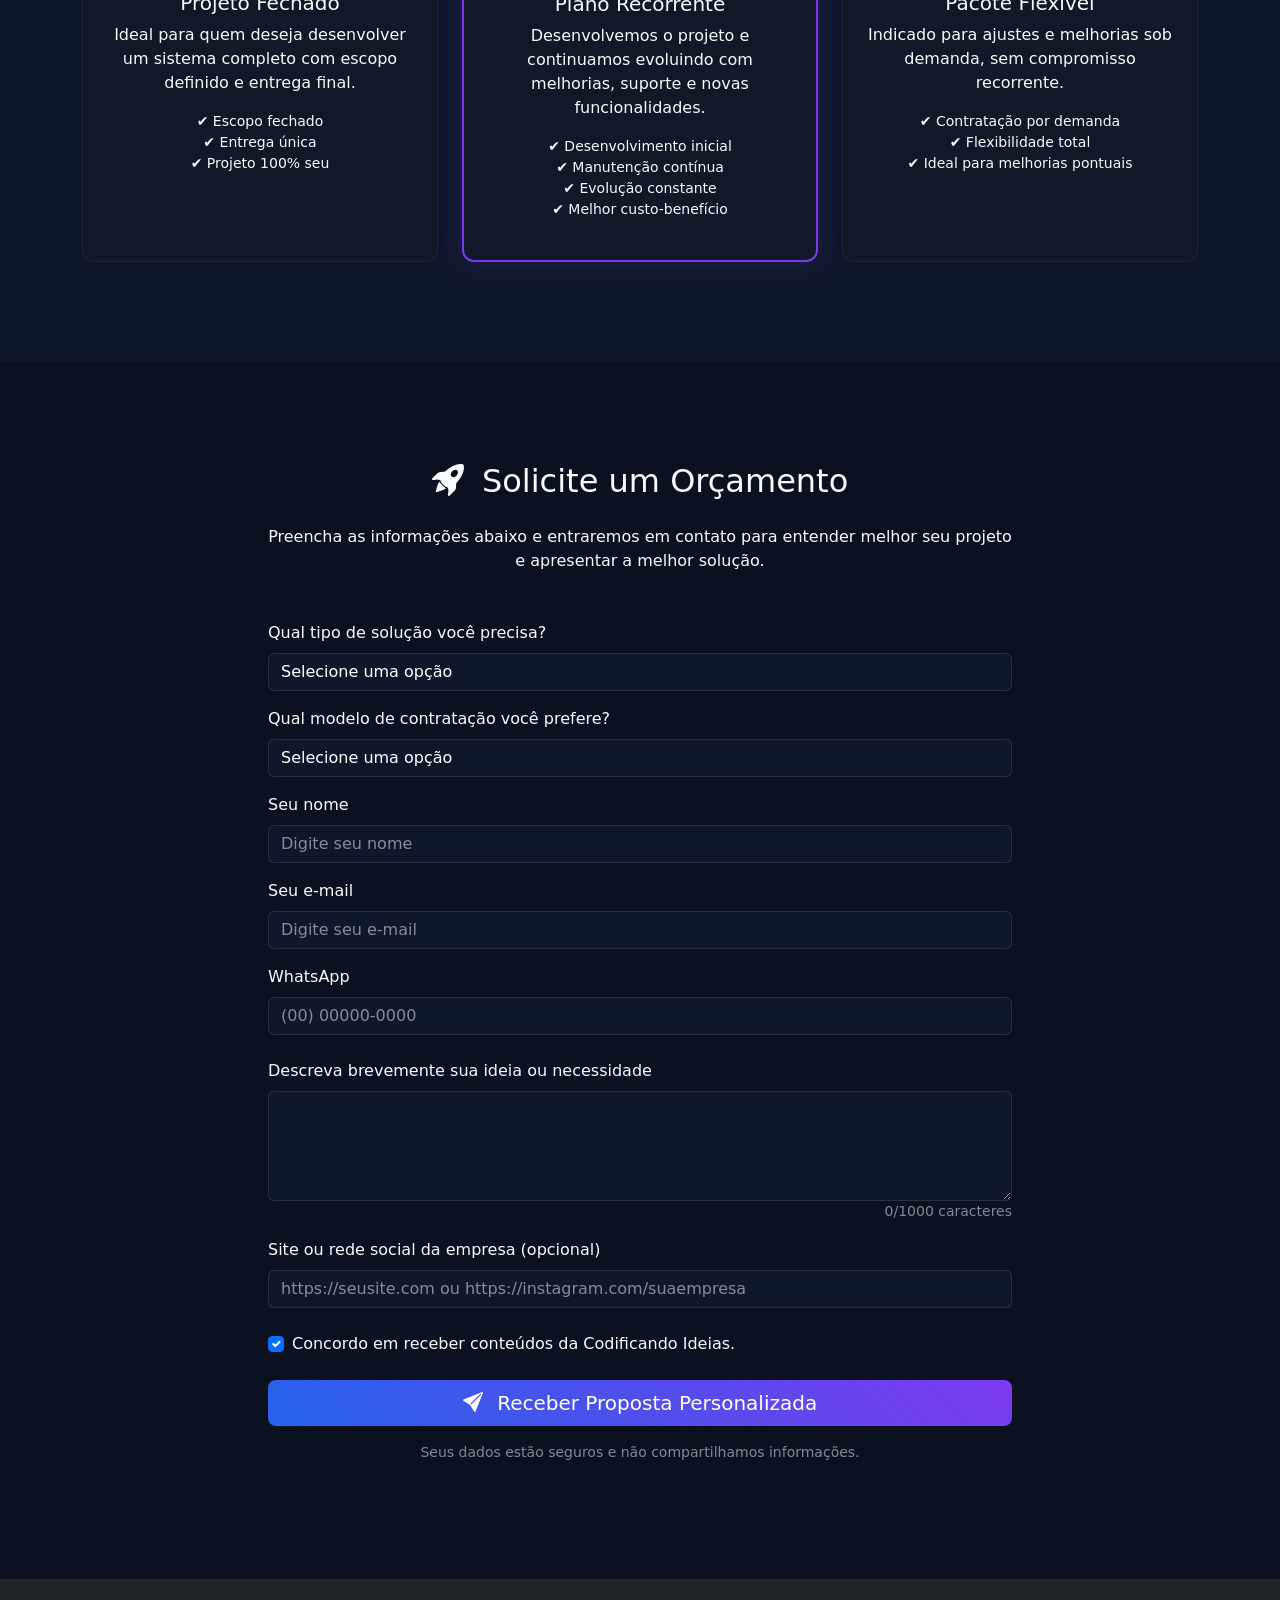
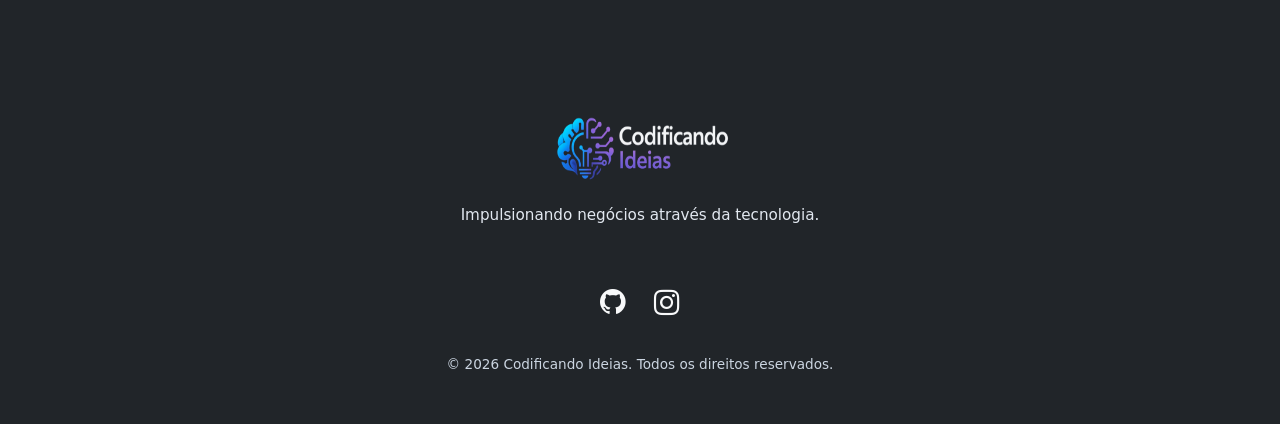
==== commit 99744299: "integração landing page newsletter" ====
--- a/index.html
+++ b/index.html
@@ -484,6 +484,13 @@
     placeholder="https://seusite.com ou https://instagram.com/suaempresa">
 </div>
 <input type="text" id="company" style="display:none">
+<!-- Aceite -->
+        <div class="form-check mb-4">
+          <input class="form-check-input" type="checkbox" id="acceptedTerms" checked>
+          <label for="acceptedTerms" class="form-check-label">
+            Concordo em receber conteúdos da Codificando Ideias.
+          </label>
+        </div>
       <button type="submit" class="btn btn-gradient w-100 btn-lg">
         <i class="bi bi-send-fill me-2"></i>
         Receber Proposta Personalizada
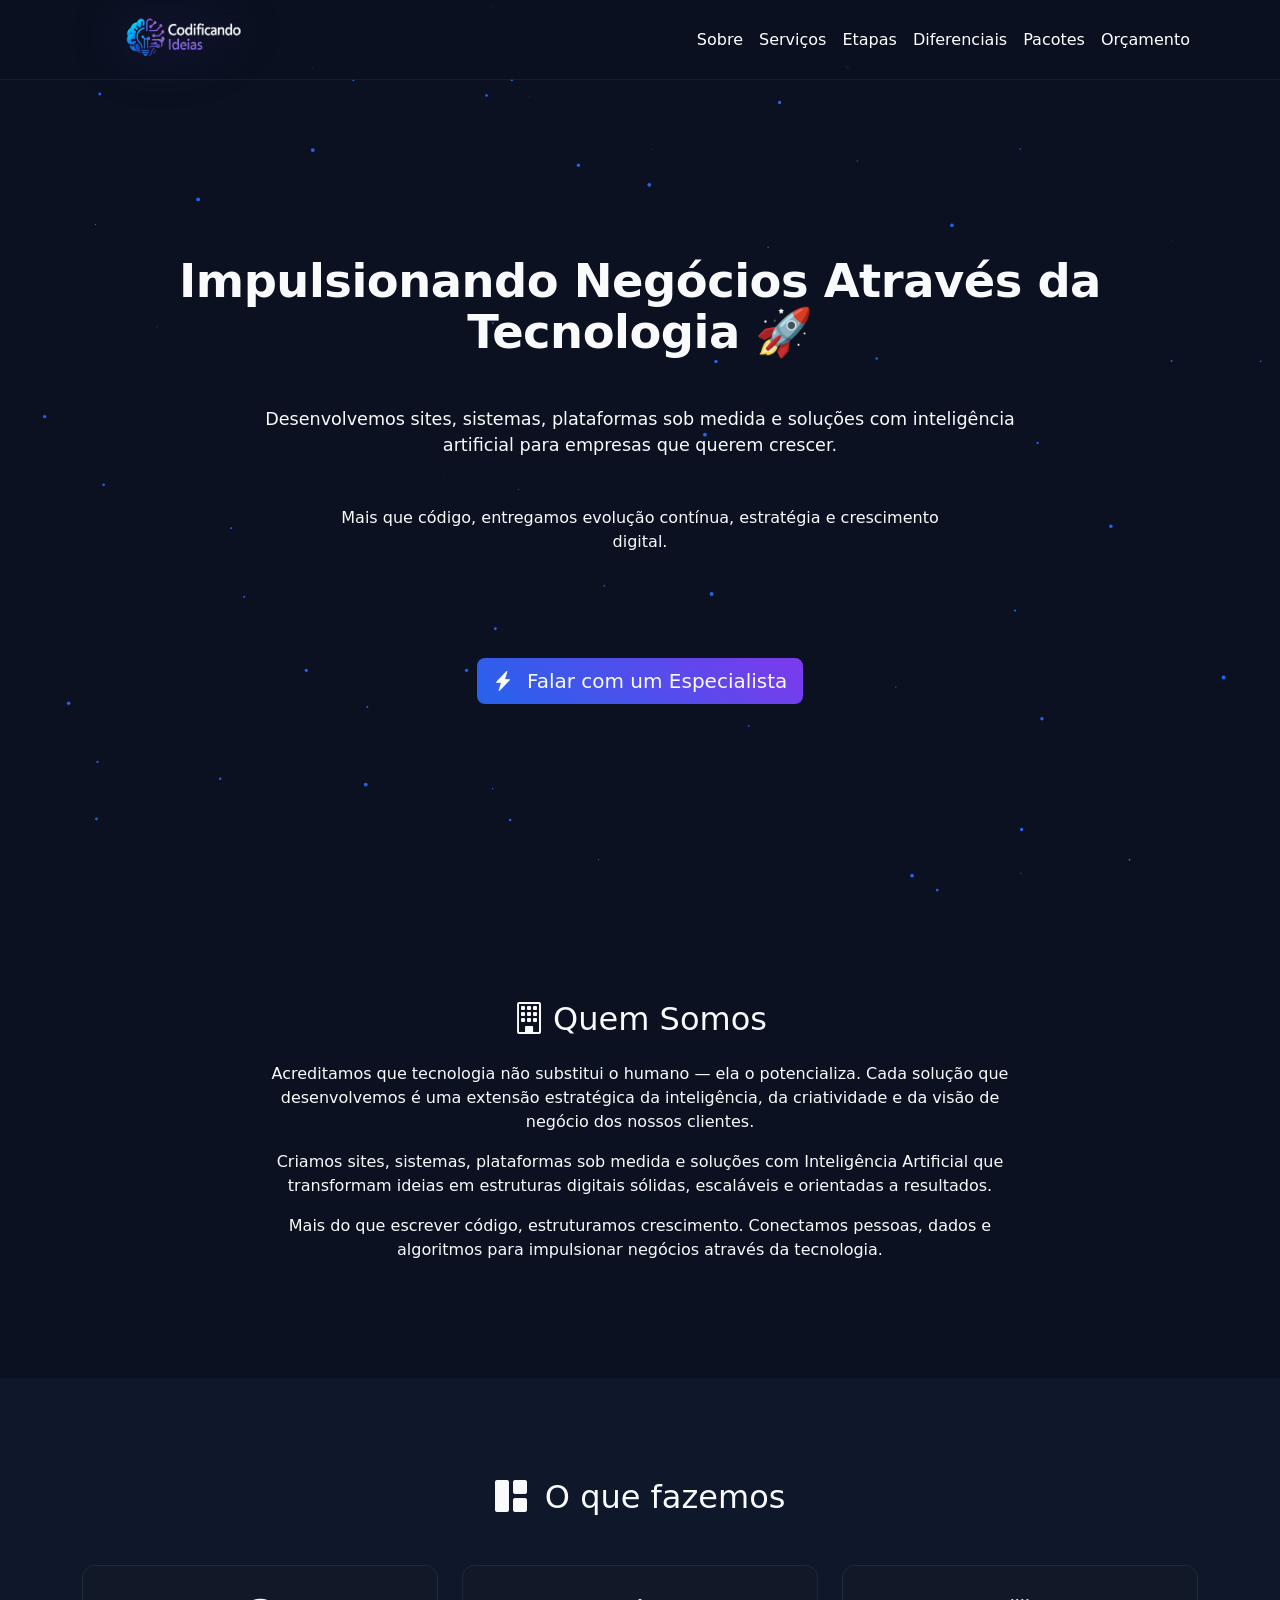
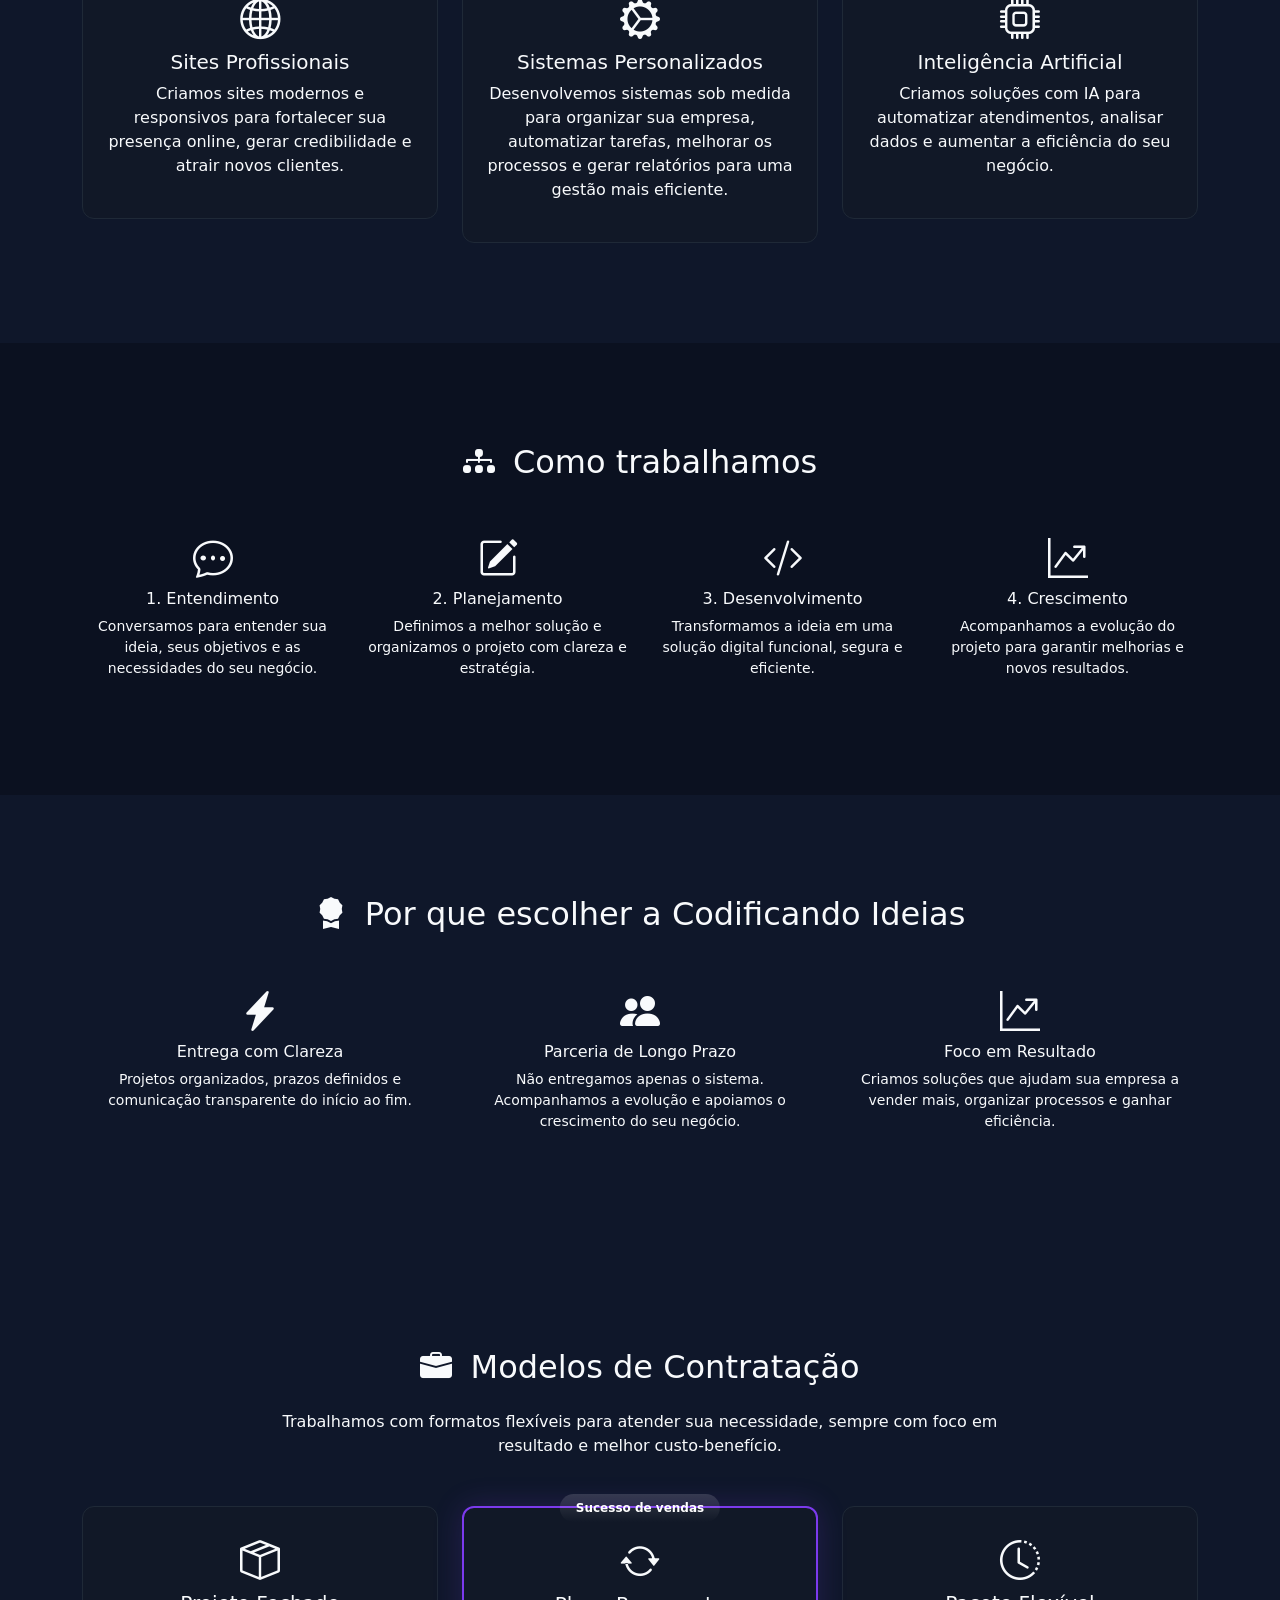
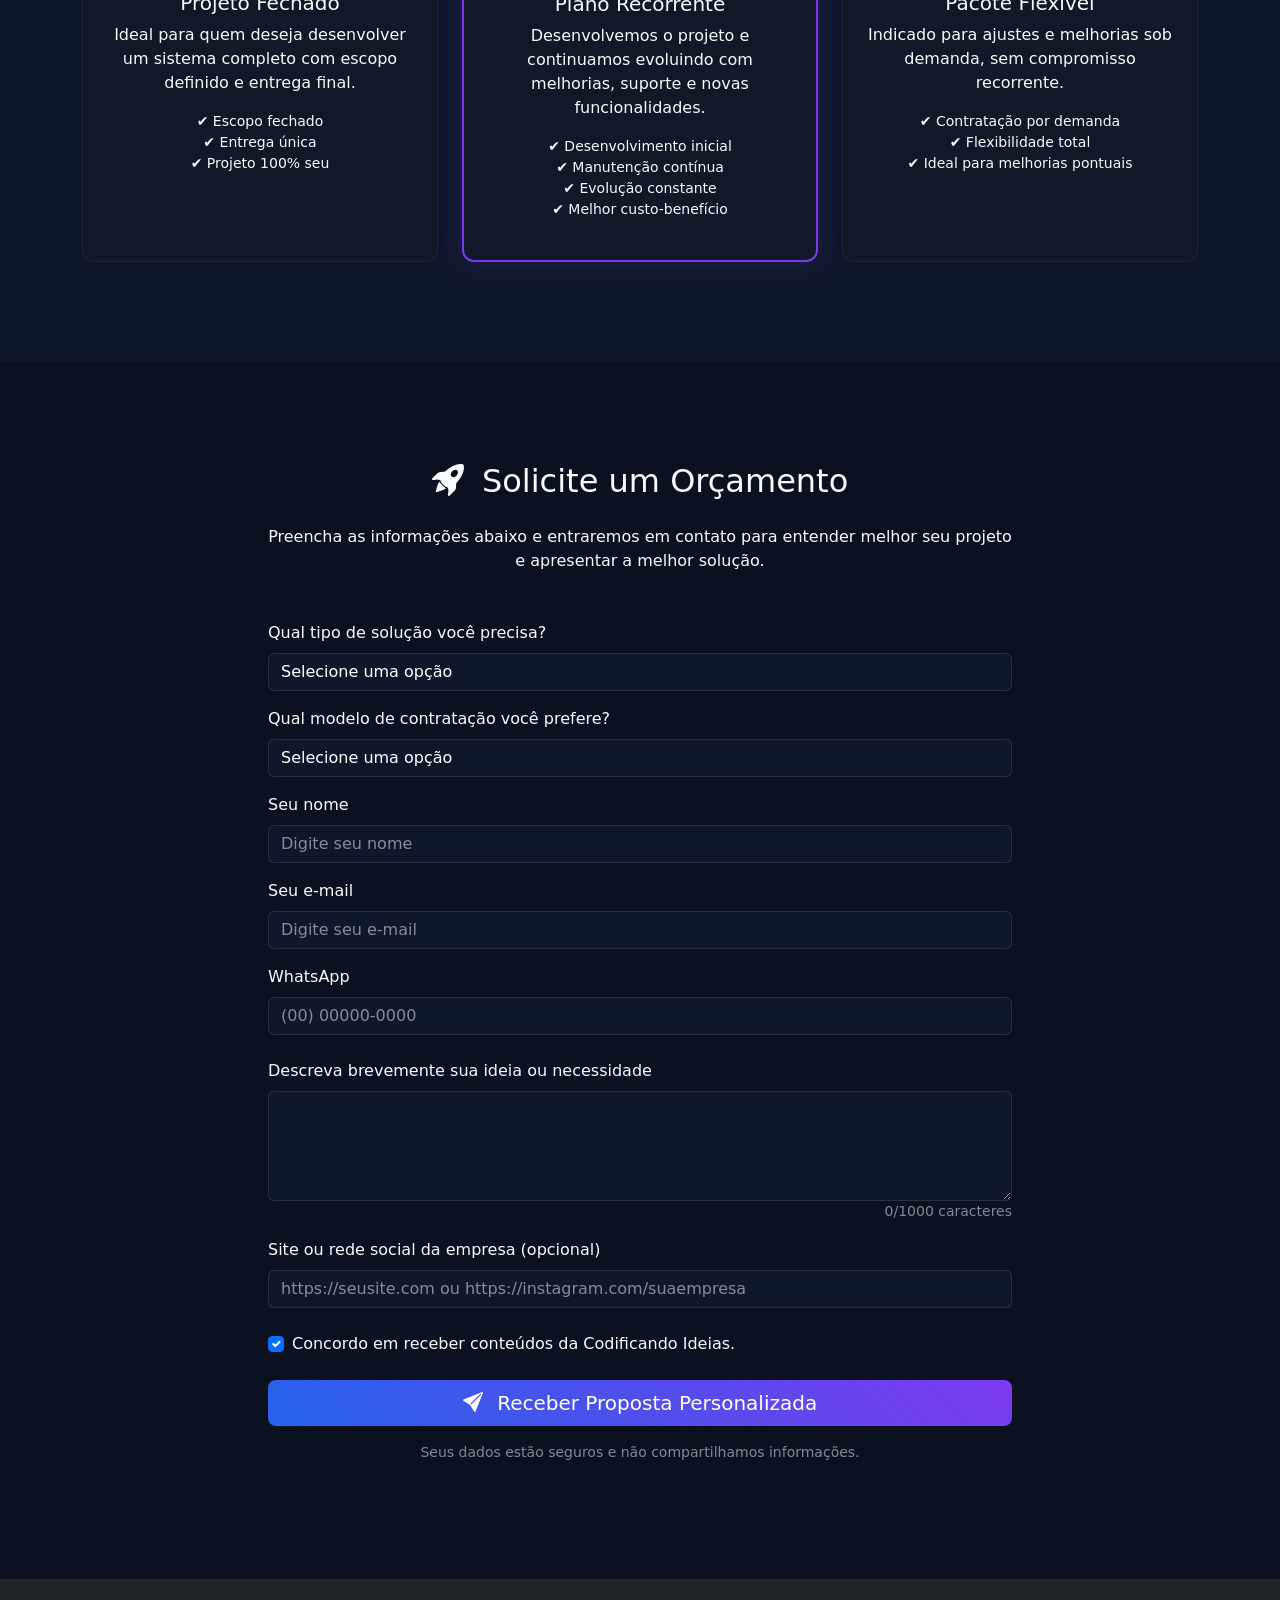
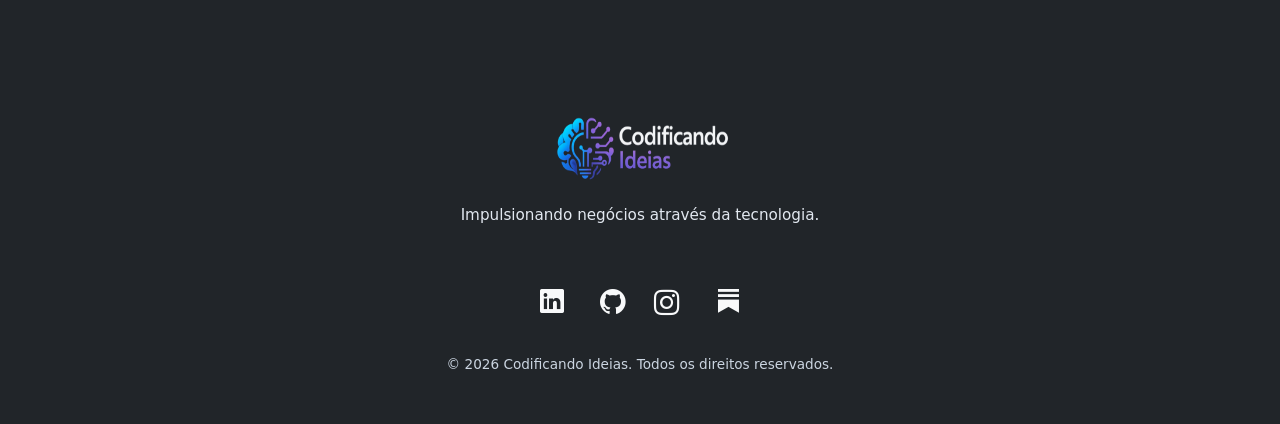
==== commit cb3d8b6a: "novas redes sociais" ====
--- a/index.html
+++ b/index.html
@@ -525,8 +525,8 @@
 </div>
 
     <div class="footer-social">
-    <!--<a href="https://www.linkedin.com/in/thiagodmelo/" target="_blank"
-         rel="noopener noreferrer" class="text-light mx-2 fs-4"><i class="bi bi-linkedin"></i></a>-->
+    <a href="https://www.linkedin.com/company/codificando-ideias/" target="_blank"
+         rel="noopener noreferrer" class="text-light mx-2 fs-4"><i class="bi bi-linkedin"></i></a>
 
       <a href="https://github.com/Codificando-Ideias"
          target="_blank"
@@ -544,8 +544,8 @@
          <i class="bi bi-instagram"></i>
       </a>
 
-      <!--<a href="#" target="_blank"
-         rel="noopener noreferrer" class="text-light mx-2 fs-4"><i class="bi bi-whatsapp"></i></a>-->
+      <a href="https://codificandoideias.substack.com/" target="_blank"
+         rel="noopener noreferrer" class="text-light mx-2 fs-4"><i class="bi bi-substack"></i></a>
     </div>
 
     <small class="footer-copy">
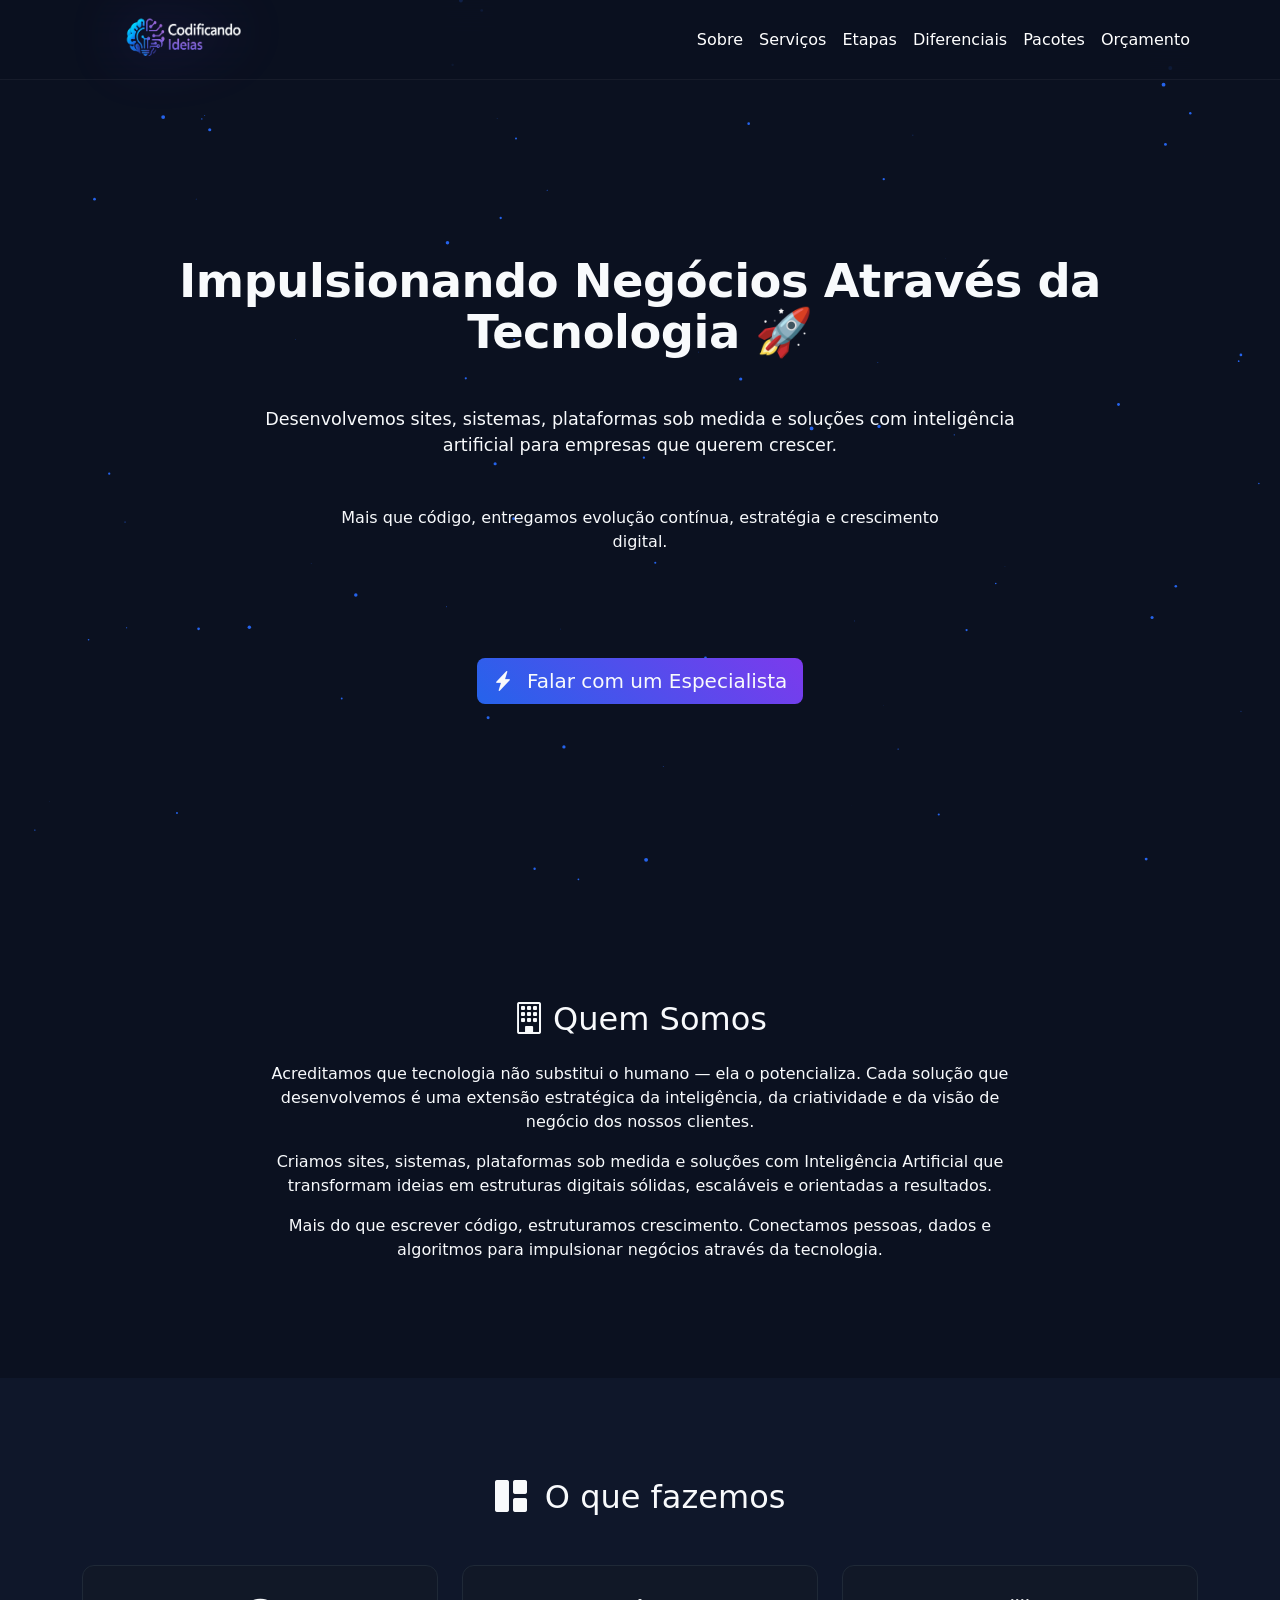
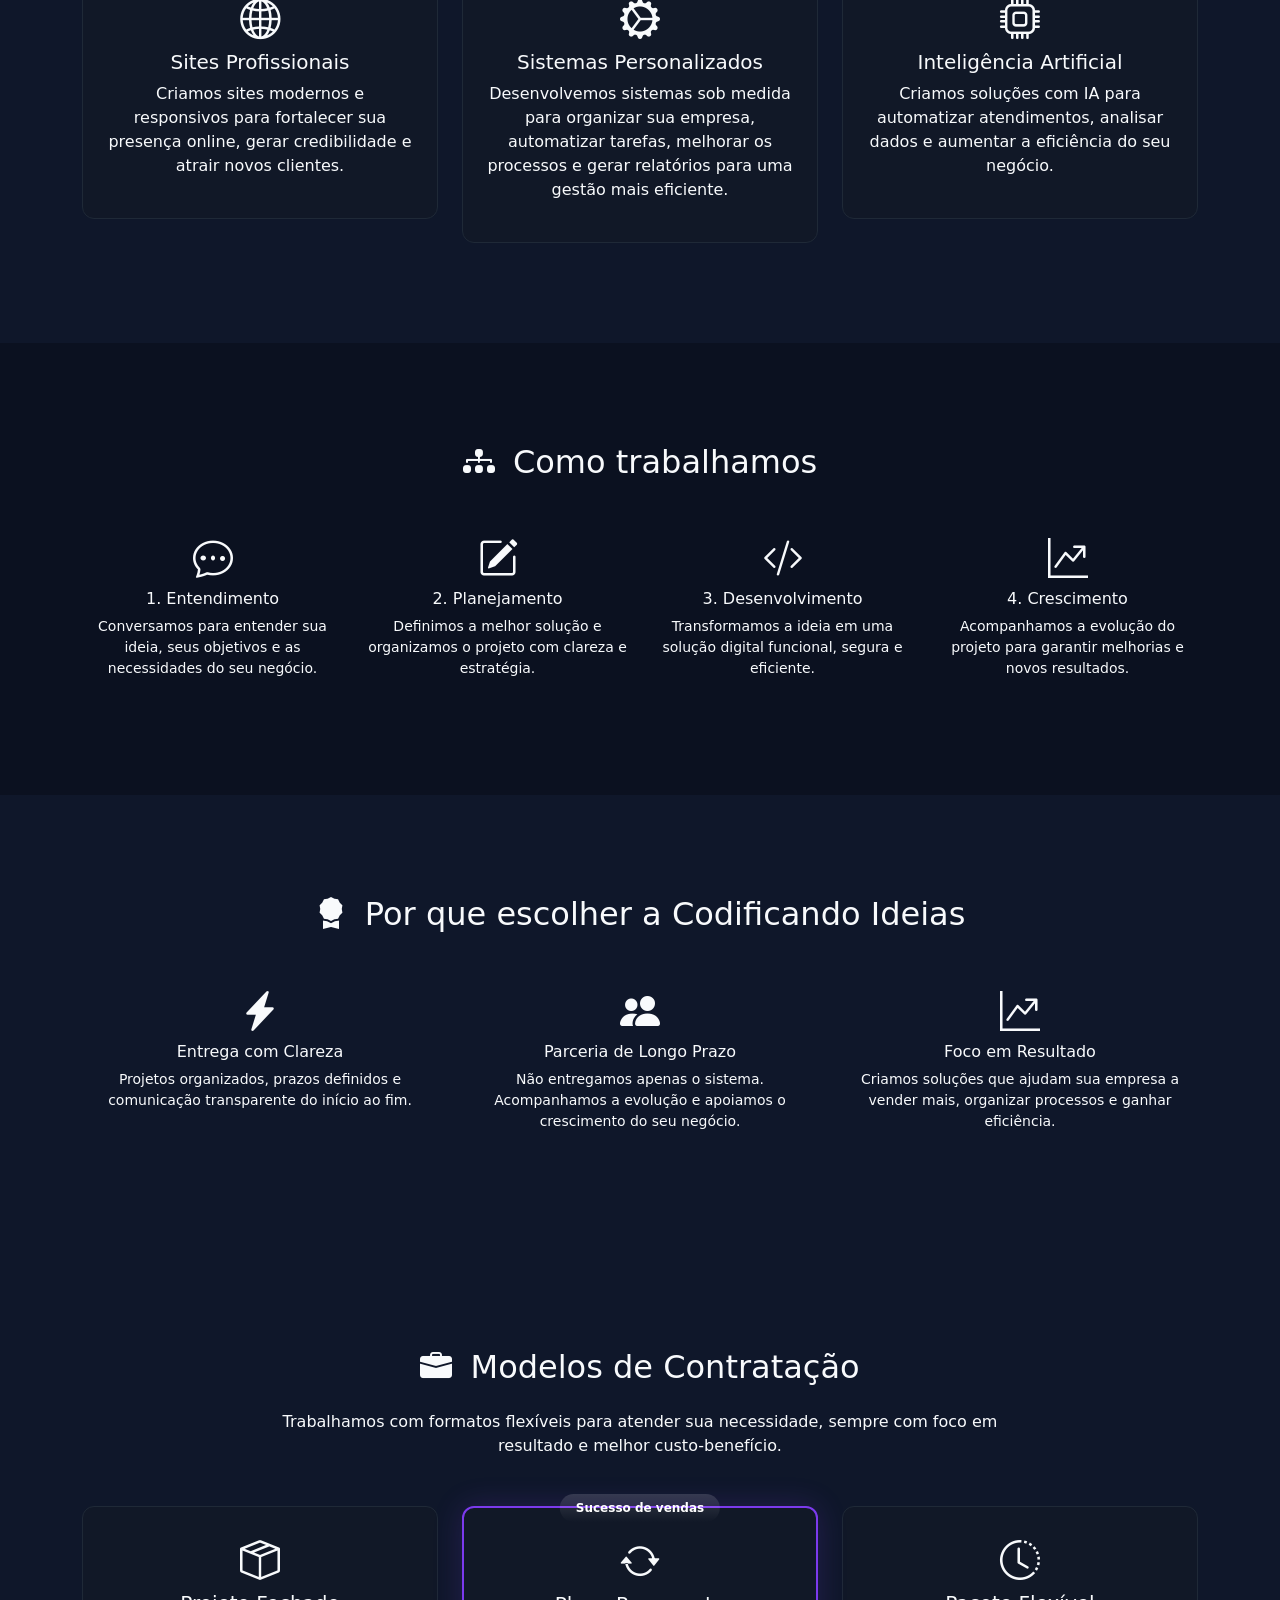
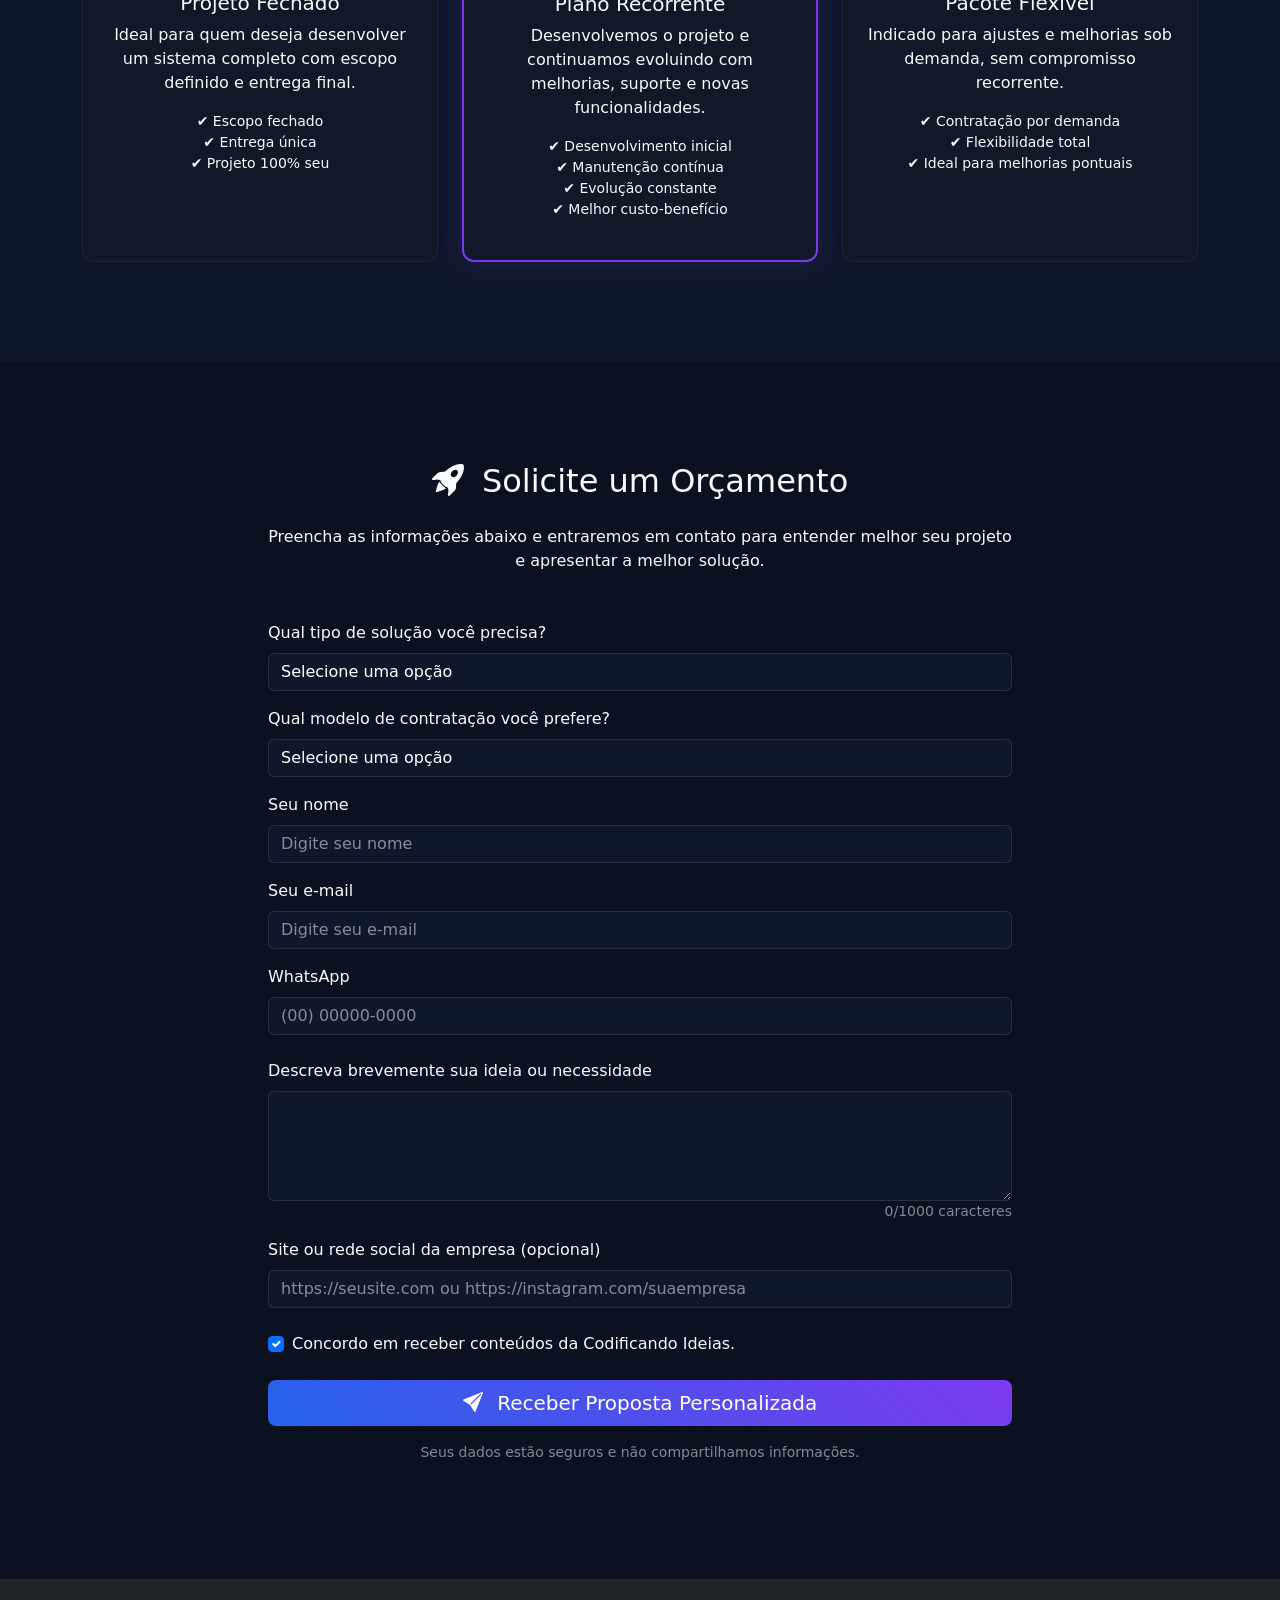
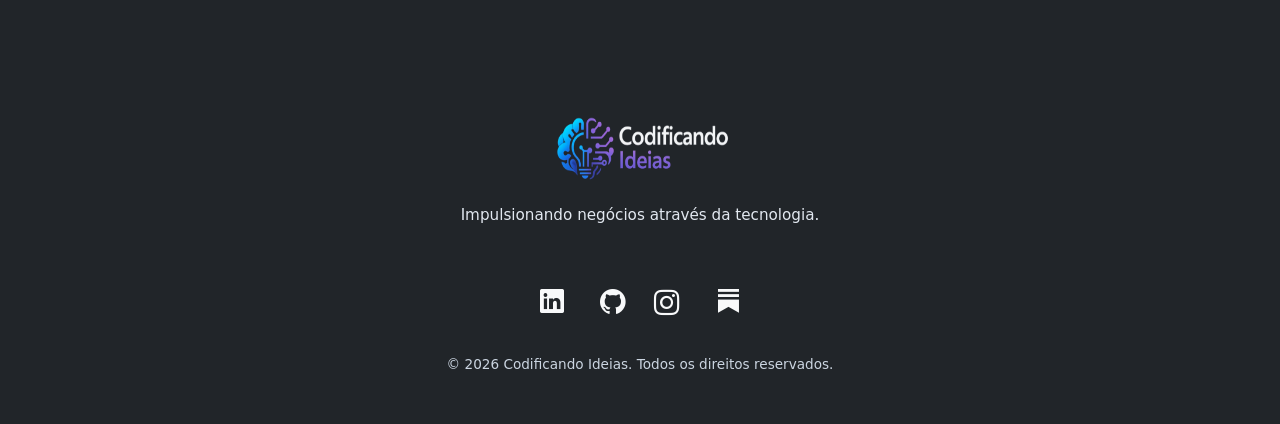
==== commit cd6950a1: "refatorando institucional" ====
--- a/index.html
+++ b/index.html
@@ -20,15 +20,15 @@
     <meta name="language" content="pt-BR">
 
     <!-- Canonical -->
-    <link rel="canonical" href="https://codificando-ideias.github.io/codificando-ideias/">
+    <link rel="canonical" href="https://codificandoideias.com/">
 
     <!-- Open Graph -->
     <meta property="og:type" content="website">
-    <meta property="og:url" content="https://codificando-ideias.github.io/codificando-ideias/">
+    <meta property="og:url" content="https://codificandoideias.com/">
     <meta property="og:title" content="Codificando Ideias | Impulsionando negócios através da tecnologia">
     <meta property="og:description"
           content="Transformamos ideias em soluções digitais estratégicas. Sites, sistemas, plataformas e Inteligência Artificial para empresas que querem crescer.">
-    <meta property="og:image" content="https://codificando-ideias.github.io/codificando-ideias/assets/logo-square-dark-1080.png">
+    <meta property="og:image" content="https://codificandoideias.com/assets/logo-square-dark-1080.png">
     <meta property="og:image:width" content="1200">
     <meta property="og:image:height" content="630">
     <meta property="og:locale" content="pt_BR">
@@ -39,7 +39,7 @@
     <meta name="twitter:title" content="Codificando Ideias">
     <meta name="twitter:description"
           content="Soluções digitais sob medida e Inteligência Artificial para empresas que querem crescer.">
-    <meta name="twitter:image" content="https://codificando-ideias.github.io/codificando-ideias/assets/logo-square-dark-1080.png">
+    <meta name="twitter:image" content="https://codificandoideias.com/assets/logo-square-dark-1080.png">
 
     <!-- Theme Color -->
     <meta name="theme-color" content="#0B1120">
@@ -68,8 +68,8 @@
       "@context": "https://schema.org",
       "@type": "Organization",
       "name": "Codificando Ideias",
-      "url": "https://codificando-ideias.github.io/codificando-ideias/",
-      "logo": "https://codificando-ideias.github.io/codificando-ideias/assets/logo-square-dark-1080.png",
+      "url": "https://codificandoideias.com/",
+      "logo": "https://codificandoideias.com/assets/logo-square-dark-1080.png",
       "description": "Empresa especializada em desenvolvimento de sistemas sob medida, soluções digitais estratégicas e Inteligência Artificial aplicada a negócios.",
       "founder": {
         "@type": "Person",
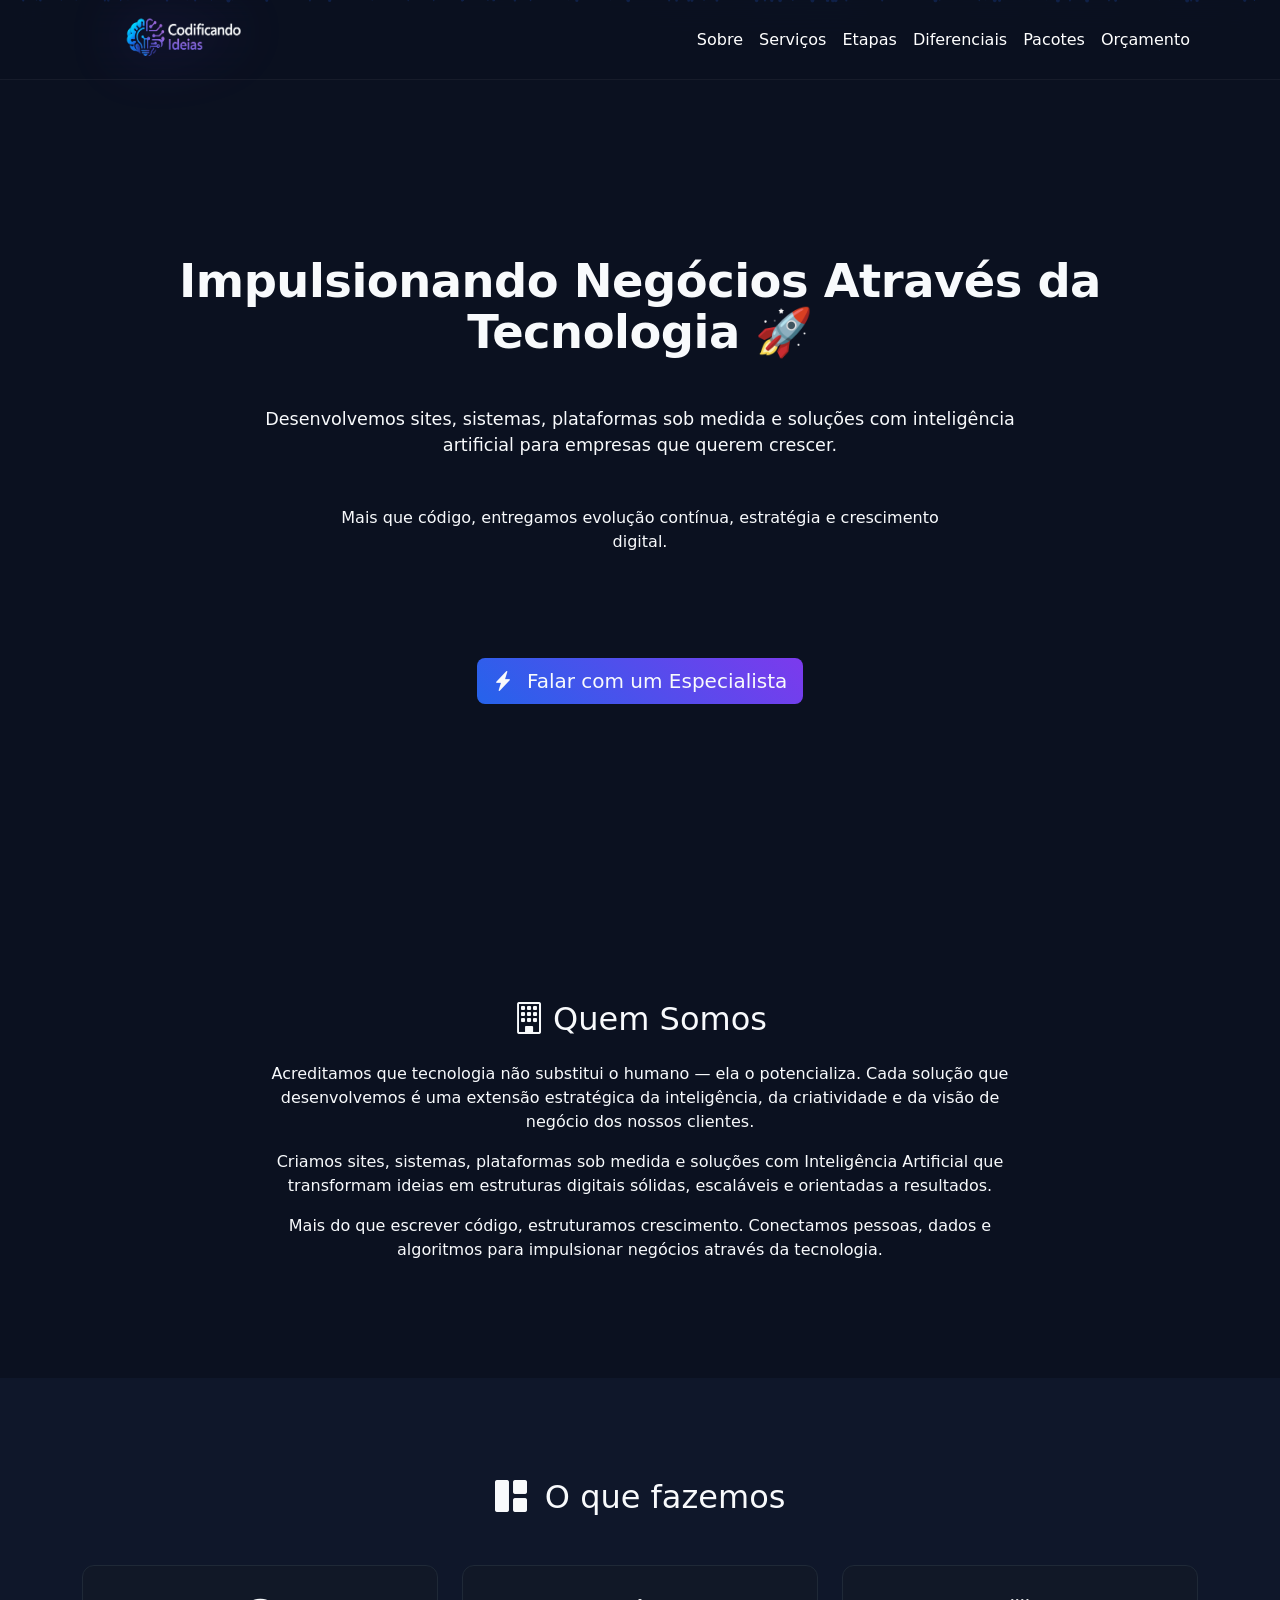
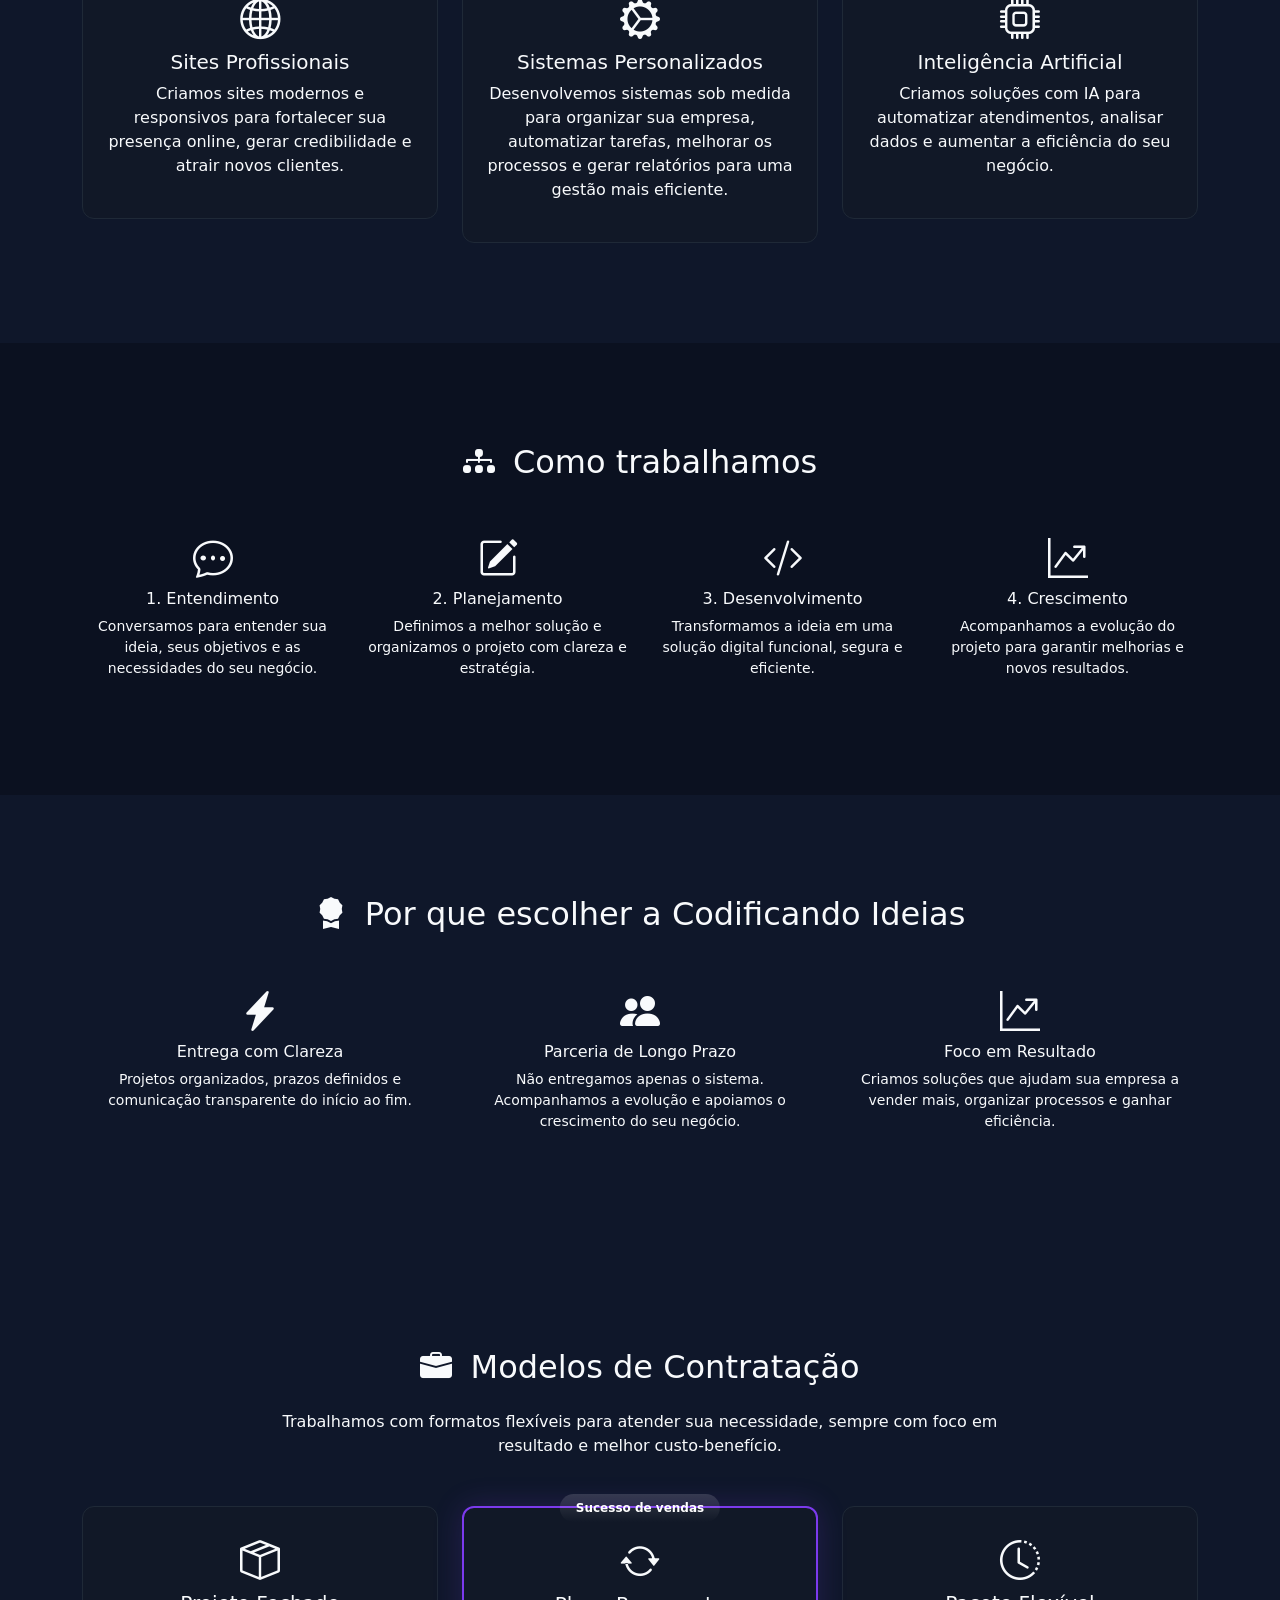
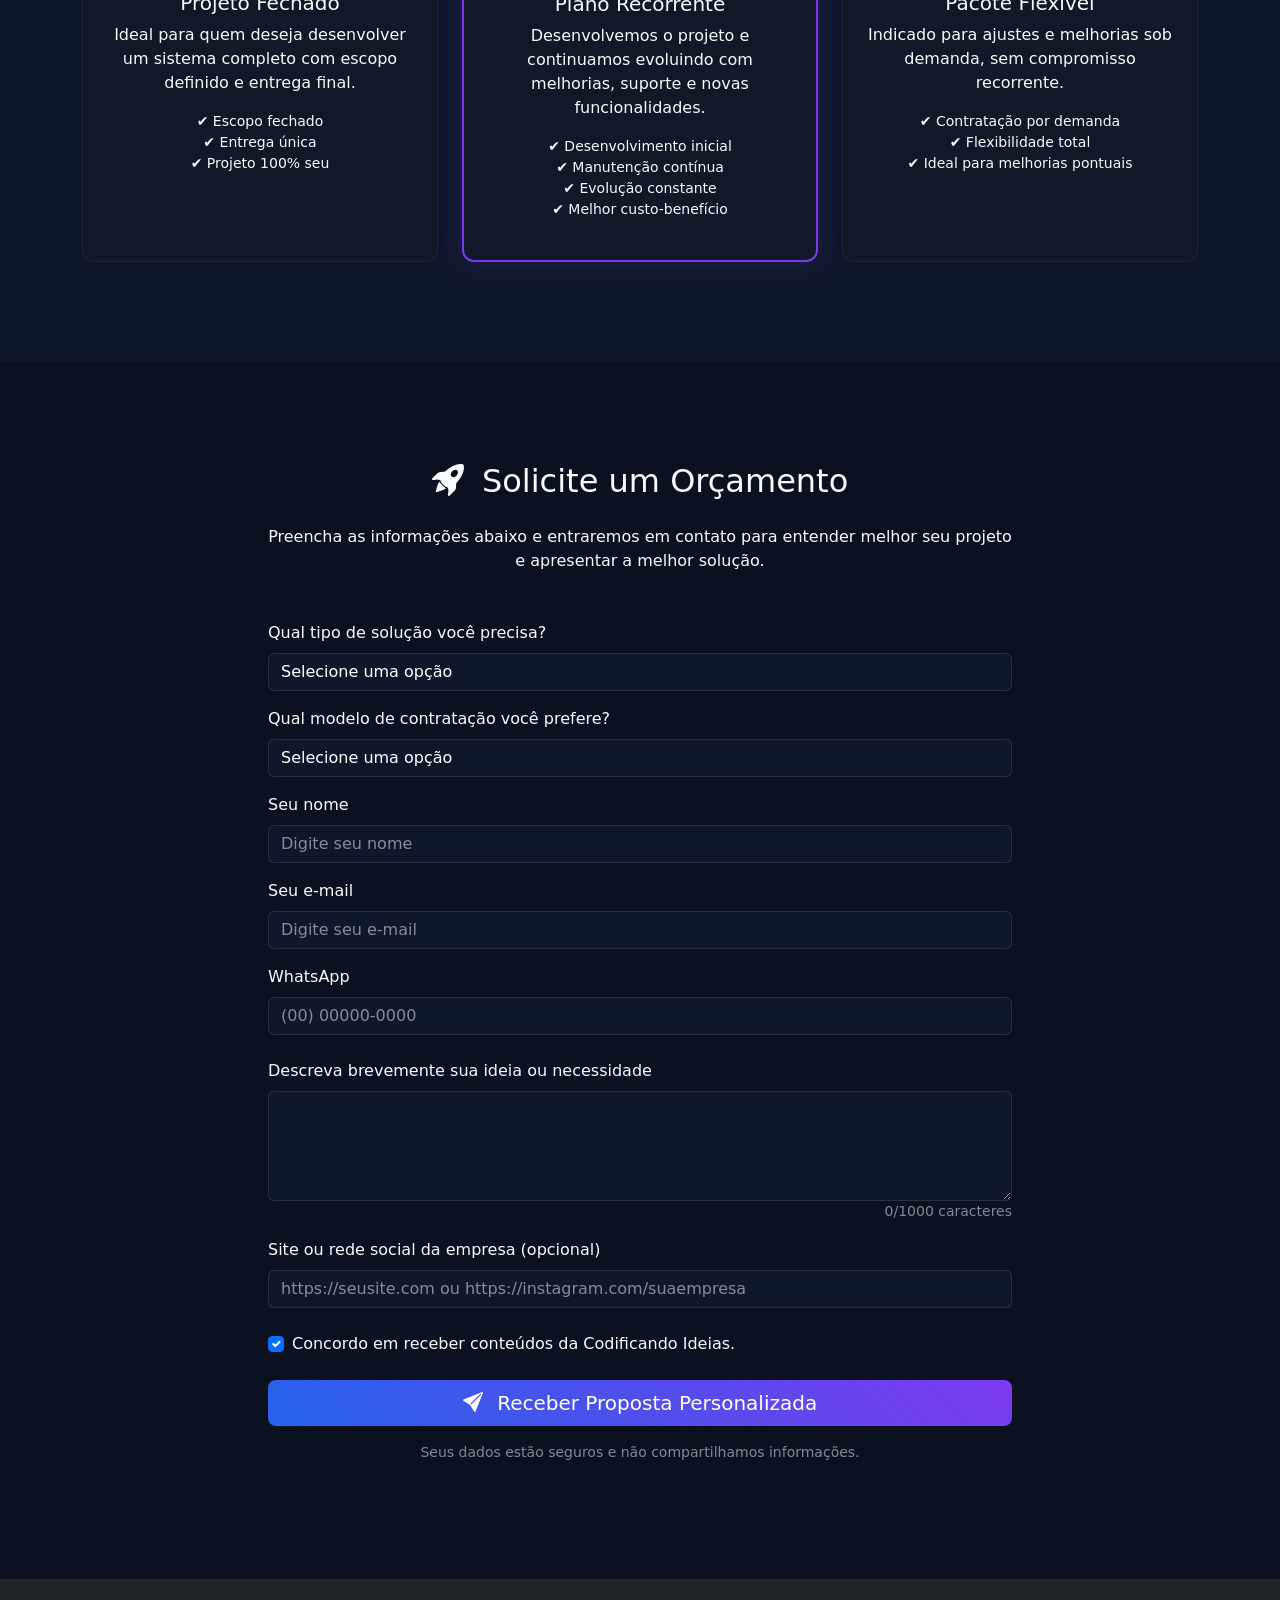
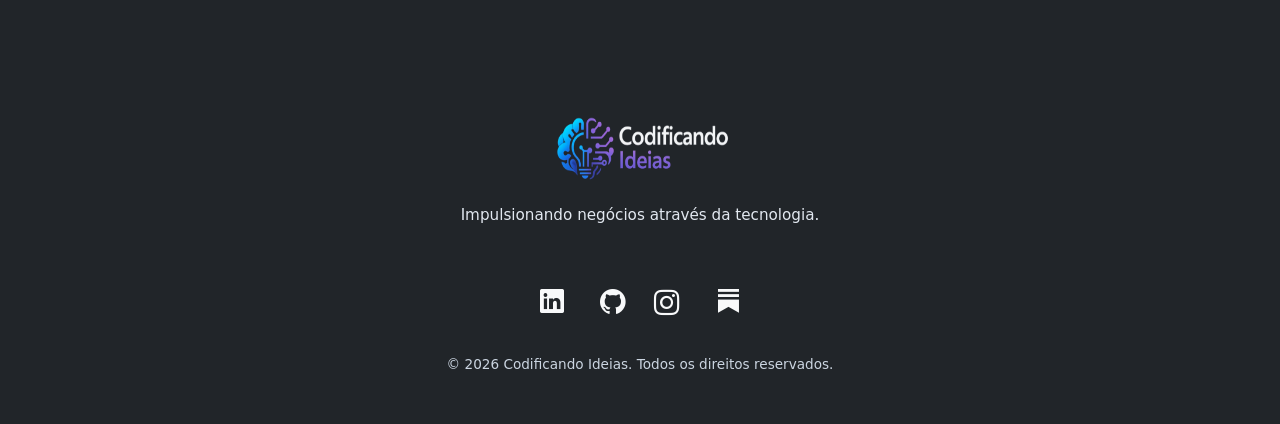
==== commit 6dc4a8b9: "deixando somente codigo util" ====
--- a/index.html
+++ b/index.html
@@ -573,7 +573,7 @@
 
 <script defer src="js/configSettings.js"></script>
 <!--<script src="js/compartilhar-whatsapp.js"></script>-->
-<script defer src="js/dashboard-calculos.js"></script>
+<script defer src="js/calculos.js"></script>
 <script defer src="js/compartilhar-email.js"></script>
 <script defer src="js/toast.js"></script>
 <script defer src="js/canvas.js"></script>
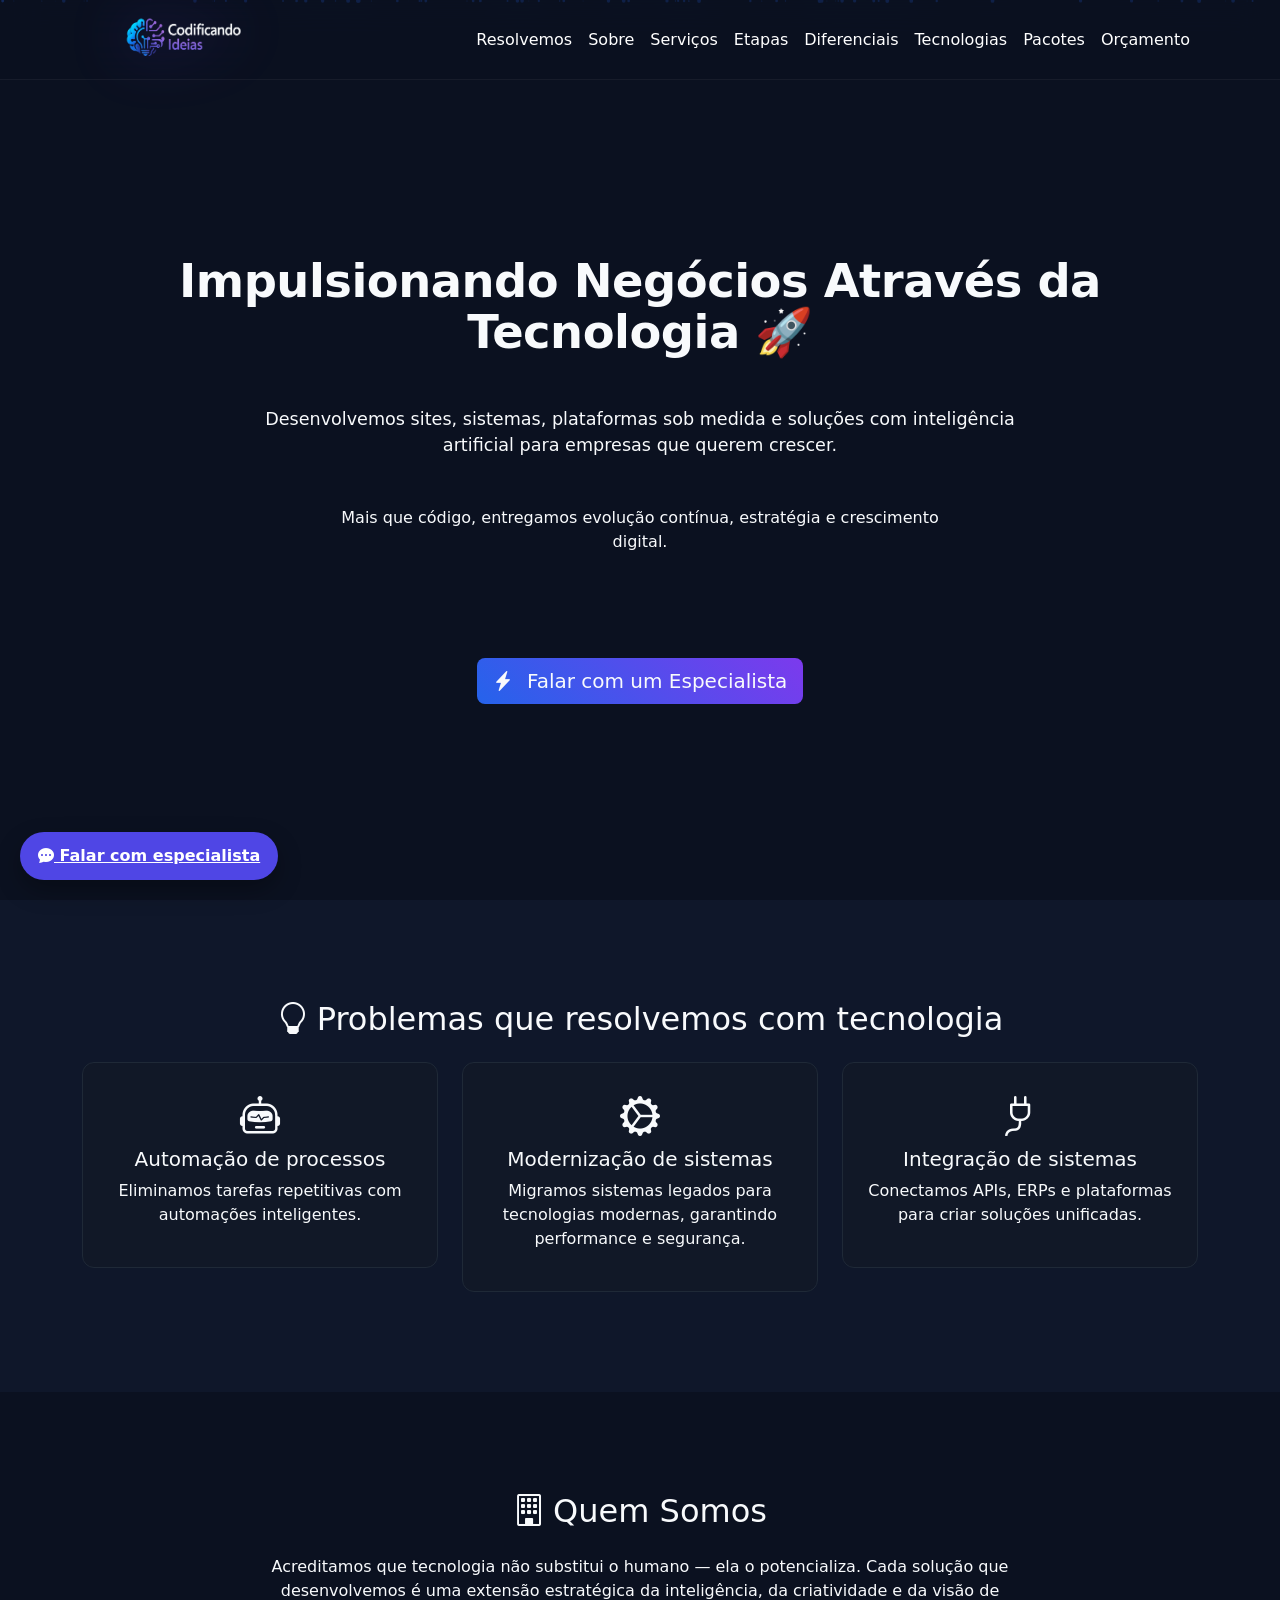
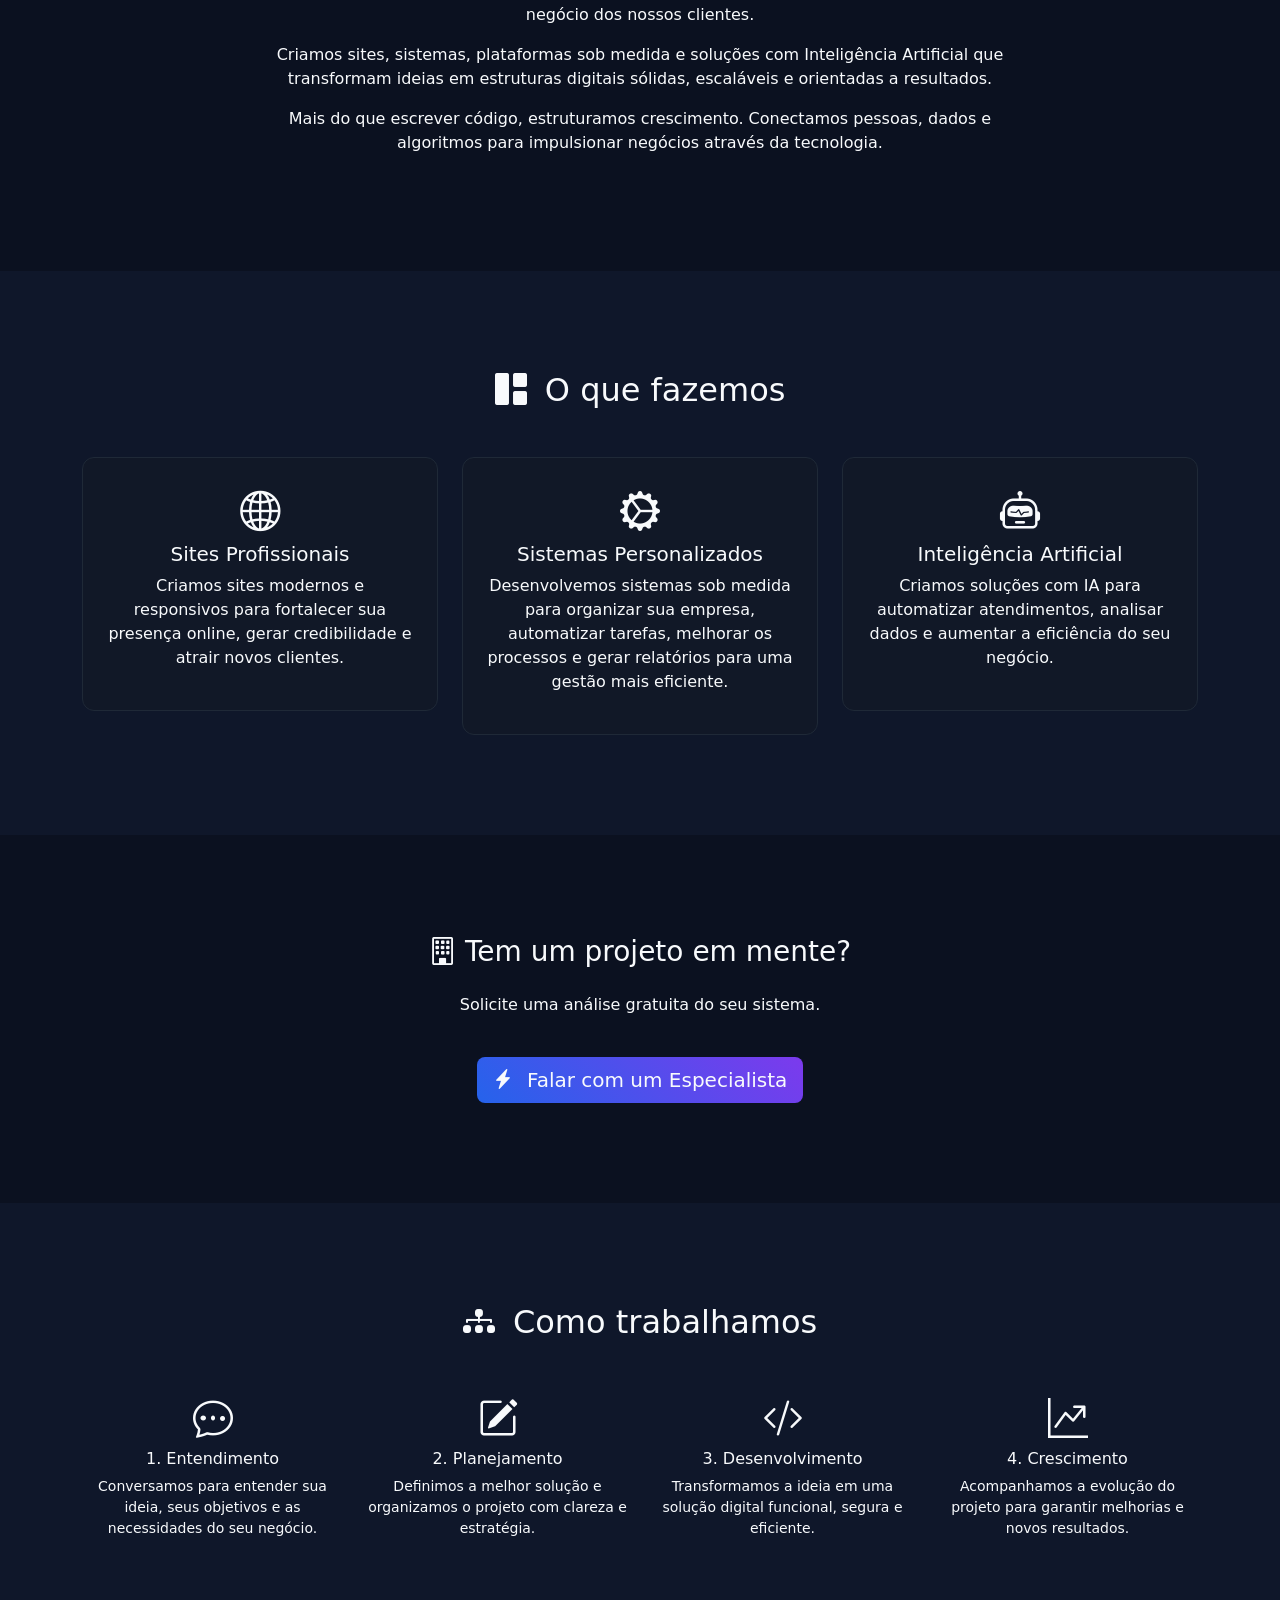
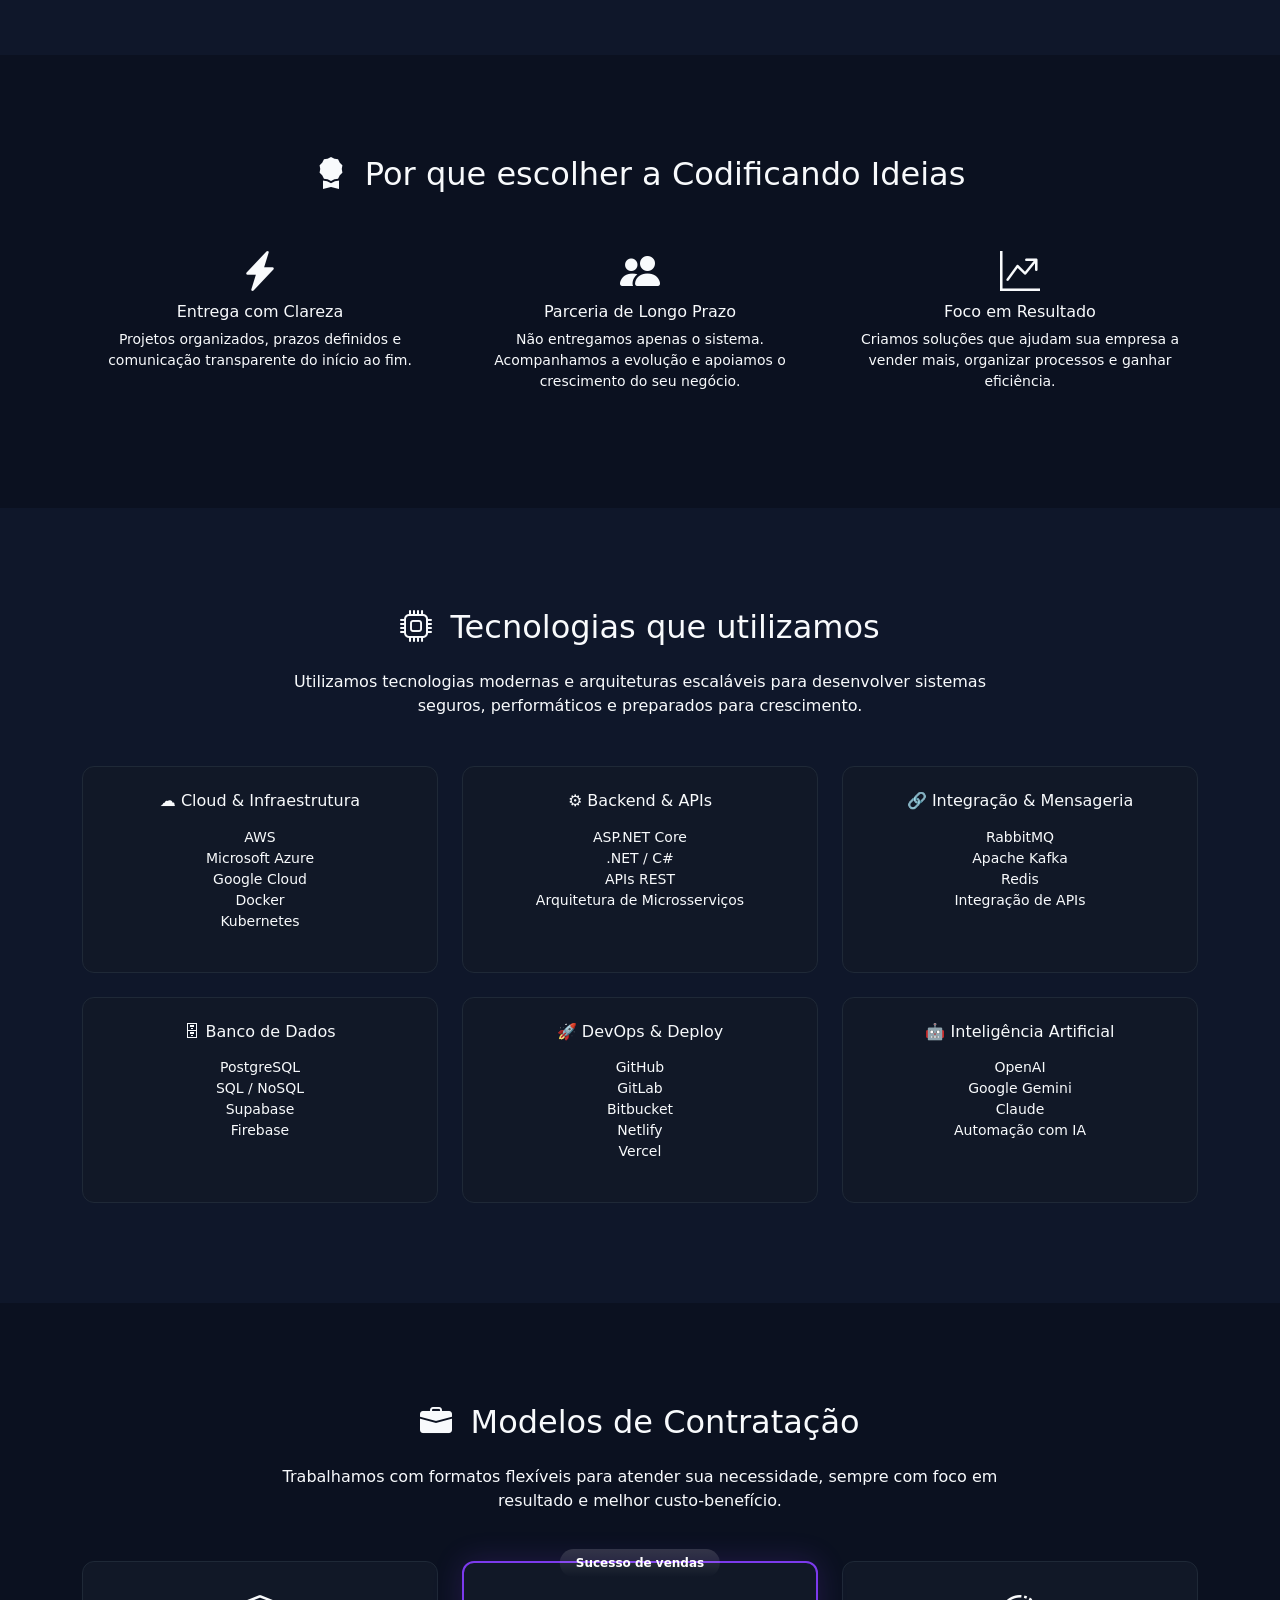
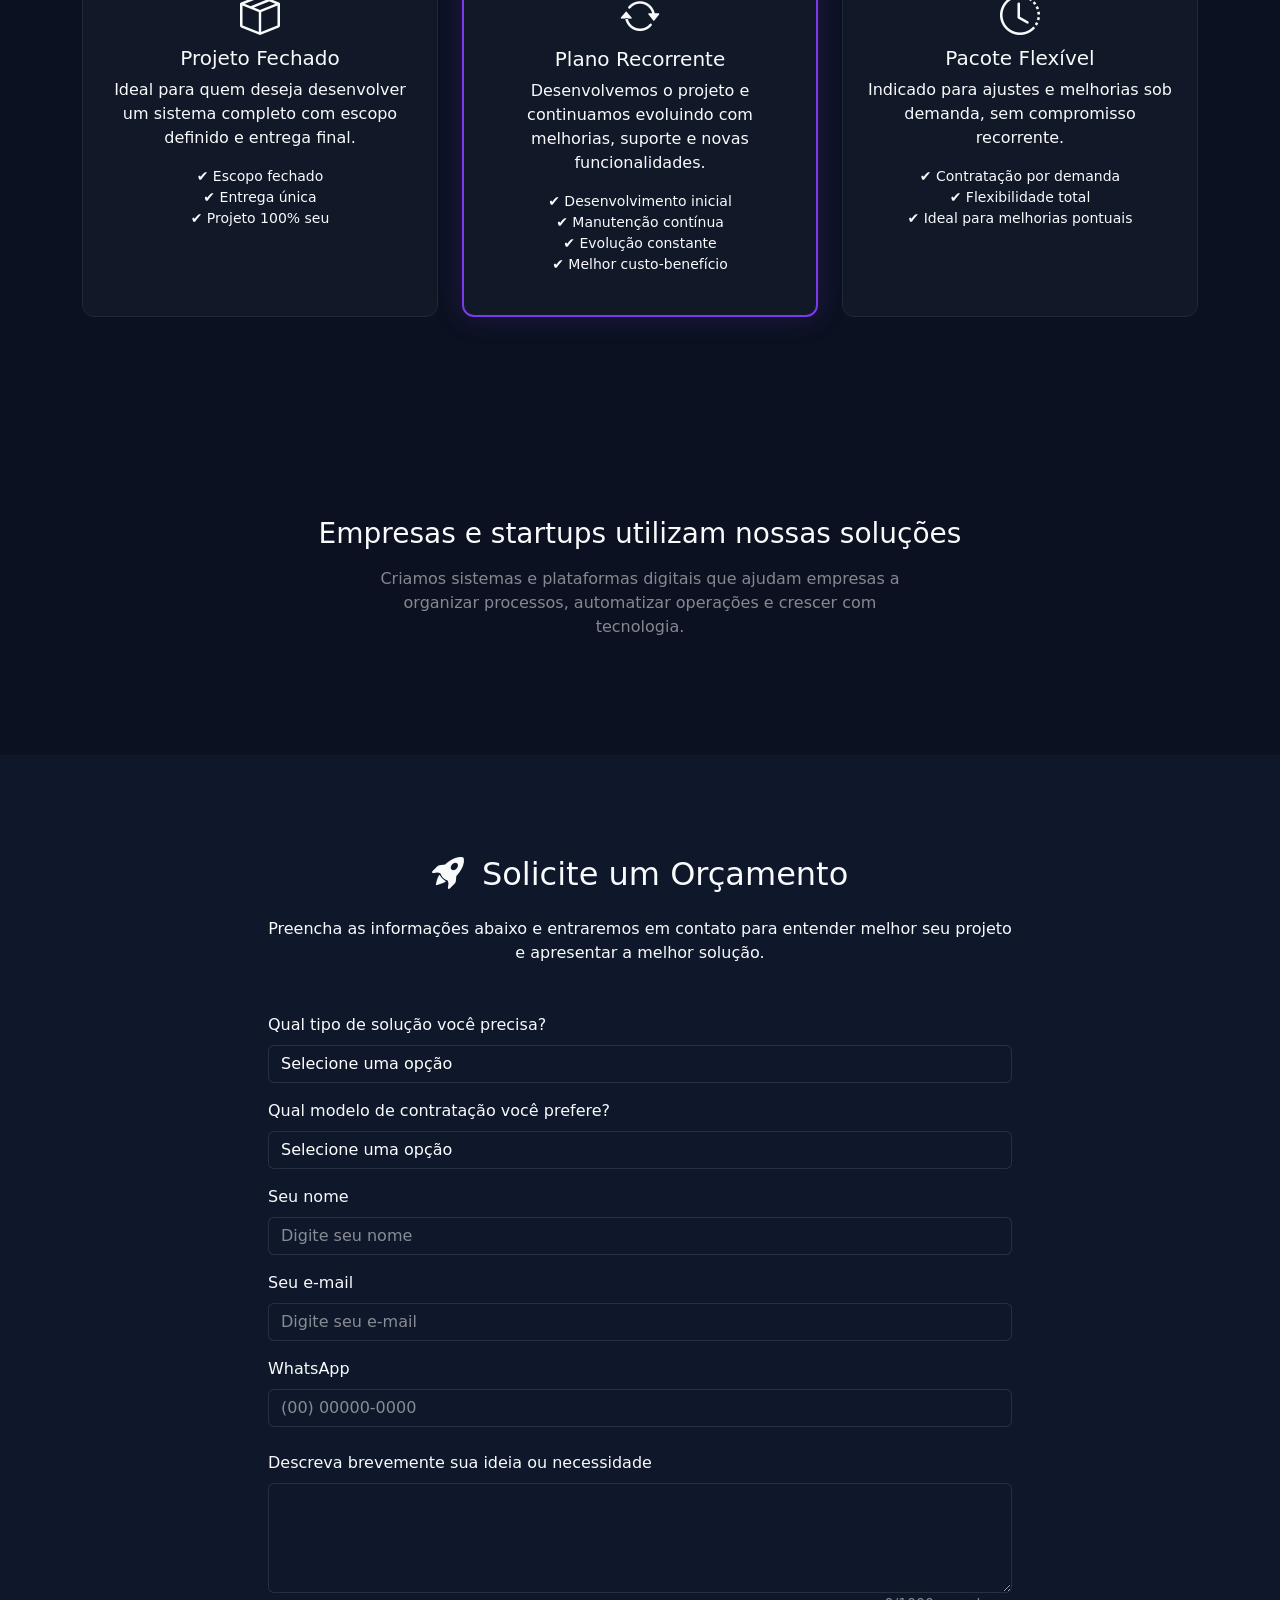
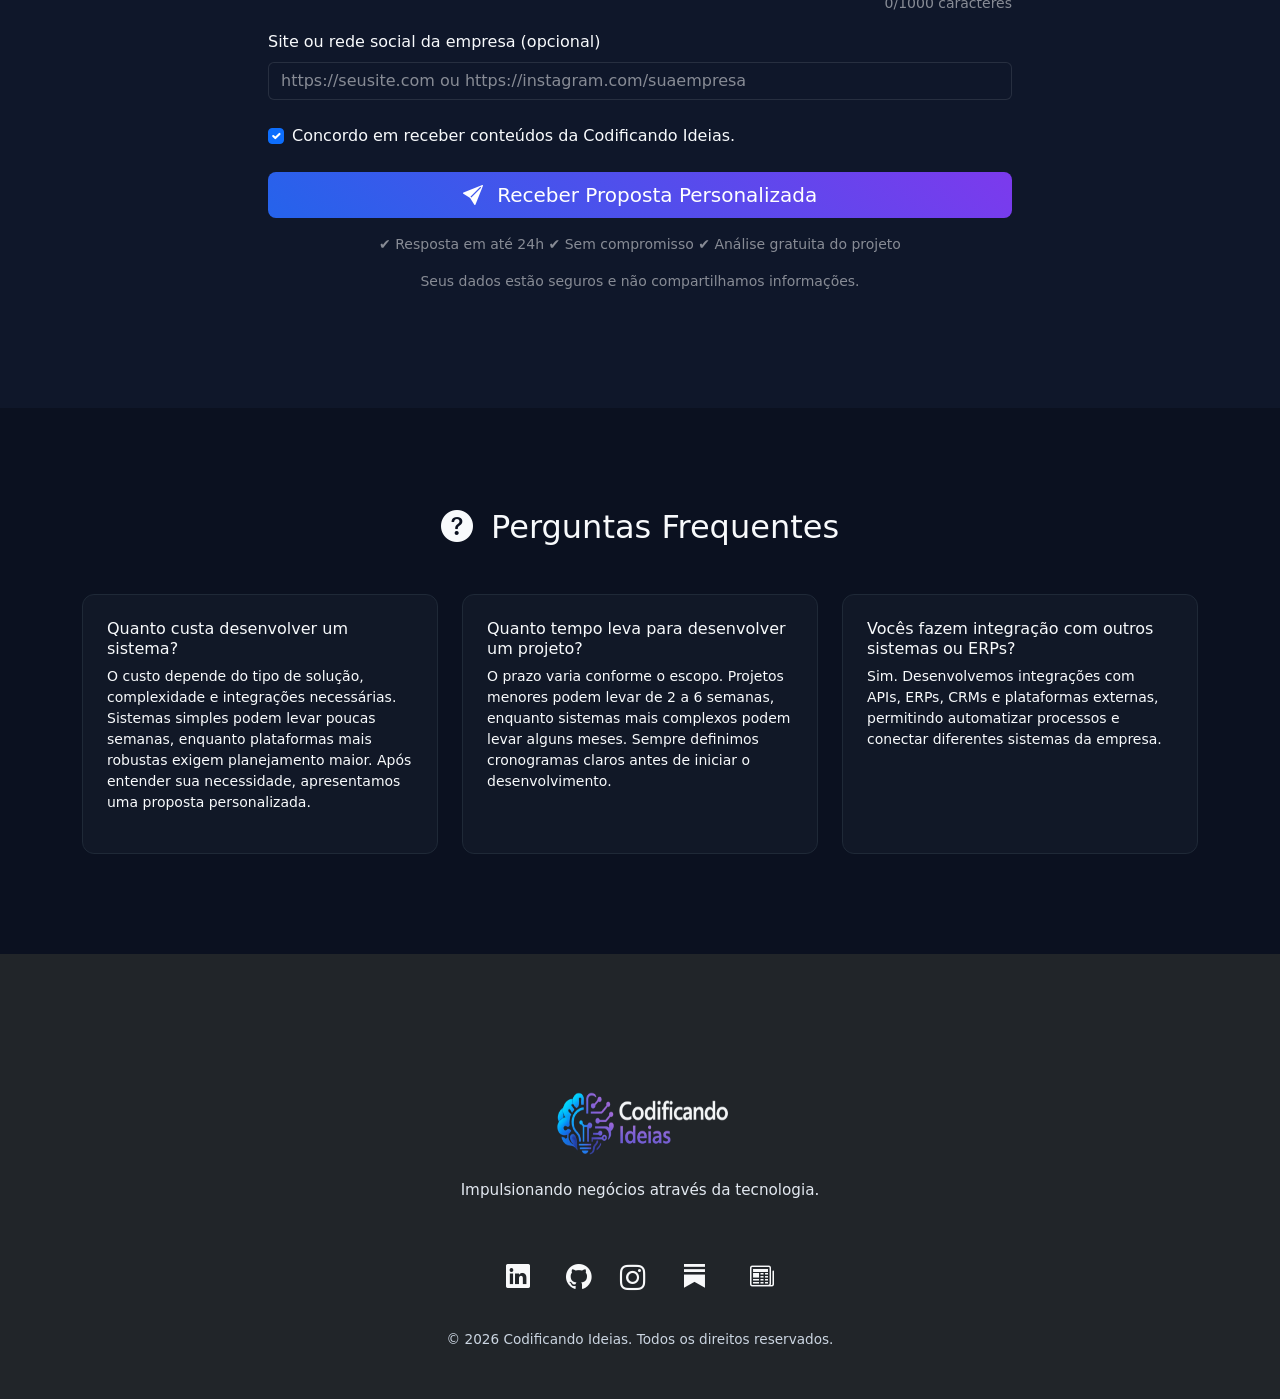
==== commit b6229a04: "clarity + analytics" ====
--- a/index.html
+++ b/index.html
@@ -5,6 +5,15 @@
     <meta charset="UTF-8">
     <meta http-equiv="X-UA-Compatible" content="IE=edge">
     <meta name="viewport" content="width=device-width, initial-scale=1">
+
+   <!-- Microsoft Clarity -->
+  <script type="text/javascript">
+    (function(c,l,a,r,i,t,y){
+        c[a]=c[a]||function(){(c[a].q=c[a].q||[]).push(arguments)};
+        t=l.createElement(r);t.async=1;t.src="https://www.clarity.ms/tag/"+i;
+        y=l.getElementsByTagName(r)[0];y.parentNode.insertBefore(t,y);
+    })(window, document, "clarity", "script", "vum64kfgua");
+</script>
 
     <!-- Primary SEO -->
     <title>Codificando Ideias | Soluções Digitais, Sistemas Sob Medida e Inteligência Artificial</title>
@@ -50,6 +59,9 @@
     <link rel="icon" type="image/png" sizes="16x16" href="assets/favicon-16x16.png">
     <link rel="apple-touch-icon" sizes="180x180" href="assets/apple-touch-icon.png">
 
+    <!--  clarity ms -->
+    <link rel="preconnect" href="https://www.clarity.ms">
+
     <!-- Performance -->
     <link rel="preconnect" href="https://cdn.jsdelivr.net" crossorigin>
 
@@ -63,13 +75,25 @@
     <link href="css/styles.css" rel="stylesheet">
 
     <!-- Structured Data (Organization) -->
+<script type="application/ld+json">
+    {
+    "@context": "https://schema.org",
+    "@type": "WebSite",
+    "name": "Codificando Ideias",
+    "url": "https://codificandoideias.com"
+    }
+    </script>
+
+
     <script type="application/ld+json">
     {
       "@context": "https://schema.org",
-      "@type": "Organization",
+      "@type": "ProfessionalService",
       "name": "Codificando Ideias",
       "url": "https://codificandoideias.com/",
       "logo": "https://codificandoideias.com/assets/logo-square-dark-1080.png",
+      "areaServed": "Brazil",
+      "serviceType": "Software Development",
       "description": "Empresa especializada em desenvolvimento de sistemas sob medida, soluções digitais estratégicas e Inteligência Artificial aplicada a negócios.",
       "founder": {
         "@type": "Person",
@@ -80,6 +104,39 @@
       ]
     }
     </script>
+
+    <script type="application/ld+json">
+{
+ "@context": "https://schema.org",
+ "@type": "FAQPage",
+ "mainEntity": [
+  {
+   "@type": "Question",
+   "name": "Quanto custa desenvolver um sistema?",
+   "acceptedAnswer": {
+    "@type": "Answer",
+    "text": "O custo depende da complexidade, integrações e funcionalidades do projeto. Após entender sua necessidade, apresentamos uma proposta personalizada."
+   }
+  },
+  {
+   "@type": "Question",
+   "name": "Quanto tempo leva para desenvolver um projeto?",
+   "acceptedAnswer": {
+    "@type": "Answer",
+    "text": "Projetos menores podem levar algumas semanas, enquanto sistemas mais complexos podem levar alguns meses. Sempre definimos cronogramas claros antes de iniciar."
+   }
+  },
+  {
+   "@type": "Question",
+   "name": "Vocês fazem integração com ERP ou outros sistemas?",
+   "acceptedAnswer": {
+    "@type": "Answer",
+    "text": "Sim. Desenvolvemos integrações com APIs, ERPs, CRMs e outras plataformas para automatizar processos e conectar sistemas."
+   }
+  }
+ ]
+}
+</script>
 </head>
 
 <body>
@@ -115,10 +172,12 @@
 
     <div class="collapse navbar-collapse" id="nav">
       <ul class="navbar-nav ms-auto">
+        <li class="nav-item"><a class="nav-link" href="#problemas">Resolvemos</a></li>
         <li class="nav-item"><a class="nav-link" href="#sobre">Sobre</a></li>
         <li class="nav-item"><a class="nav-link" href="#servicos">Serviços</a></li>
         <li class="nav-item"><a class="nav-link" href="#processo">Etapas</a></li>
         <li class="nav-item"><a class="nav-link" href="#diferenciais">Diferenciais</a></li>
+        <li class="nav-item"><a class="nav-link" href="#tecnologias">Tecnologias</a></li>
         <li class="nav-item"><a class="nav-link" href="#modelos">Pacotes</a></li>
         <li class="nav-item"><a class="nav-link" href="#lead">Orçamento</a></li>
       </ul>
@@ -145,11 +204,54 @@
   </p>
 
 
-    <a href="#lead" class="btn btn-gradient btn-lg mt-4 fade-in">
+    <a href="#lead" id="cta-especialista" class="btn btn-gradient btn-lg mt-4 fade-in"  aria-label="Falar com especialista sobre desenvolvimento de software">
       <i class="bi bi-lightning-charge-fill me-2"></i>
       Falar com um Especialista
     </a>
   </div>
+</section>
+
+
+<!-- PROBLEMAS QUE RESOLVEMOS -->
+<section id="problemas" class="section-dark-alt">
+<div class="container text-center">
+<h2 class="fade-in mb-4">
+      <i class="bi bi-lightbulb me-2"></i>Problemas que resolvemos com tecnologia
+</h2>
+
+<div class="row g-4">
+  <div class="col-md-4 fade-in">
+        <div class="card-tech p-4" onclick="abrirProblema('AutomacaoProcessos')">
+          <i class="bi bi-robot fs-1 mb-3"></i>
+          <h3 class="h5">Automação de processos</h3>
+          <p>
+            Eliminamos tarefas repetitivas com automações inteligentes.
+          </p>
+        </div>
+      </div>
+
+      <div class="col-md-4 fade-in">
+        <div class="card-tech p-4" onclick="abrirProblema('ModernizacaoSistemas')">
+          <i class="bi bi-gear-wide-connected fs-1 mb-3"></i>
+          <h3 class="h5">Modernização de sistemas</h3>
+          <p>
+            Migramos sistemas legados para tecnologias modernas, garantindo performance e segurança.
+          </p>
+        </div>
+      </div>
+
+   <div class="col-md-4 fade-in">
+        <div class="card-tech p-4" onclick="abrirProblema('IntegracaoSistemas')">
+          <i class="bi bi-plug fs-1 mb-3"></i>
+          <h3 class="h5">Integração de sistemas</h3>
+          <p>
+            Conectamos APIs, ERPs e plataformas para criar soluções unificadas.
+          </p>
+        </div>
+      </div>
+
+</div>
+</div>
 </section>
 
 <!-- SOBRE -->
@@ -190,7 +292,7 @@
     <div class="row g-4">
 
       <div class="col-md-4 fade-in">
-        <div class="card-tech p-4">
+        <div class="card-tech p-4" onclick="abrirServico('sitesProfissionais')">
           <i class="bi bi-globe2 fs-1 mb-3"></i>
           <h3 class="h5">Sites Profissionais</h3>
           <p>
@@ -201,7 +303,7 @@
       </div>
 
       <div class="col-md-4 fade-in">
-        <div class="card-tech p-4">
+        <div class="card-tech p-4" onclick="abrirServico('sistemasPersonalizados')">
           <i class="bi bi-gear-wide-connected fs-1 mb-3"></i>
           <h3 class="h5">Sistemas Personalizados</h3>
           <p>
@@ -213,8 +315,8 @@
       </div>
 
       <div class="col-md-4 fade-in">
-        <div class="card-tech p-4">
-          <i class="bi bi-cpu fs-1 mb-3"></i>
+        <div class="card-tech p-4" onclick="abrirServico('inteligenciaArtificial')">
+          <i class="bi bi-robot fs-1 mb-3"></i>
           <h3 class="h5">Inteligência Artificial</h3>
           <p>
             Criamos soluções com IA para automatizar atendimentos, analisar dados
@@ -227,8 +329,26 @@
   </div>
 </section>
 
+<!-- CTA intermediário após seção de serviços -->
+<section id="cta-mid" class="section-dark">
+<div class="container text-center">
+  <h3 class="fade-in mb-4">
+      <i class="bi bi-building me-2"></i>Tem um projeto em mente?
+    </h3>
+
+<p class="mt-4 col-md-8 mx-auto fade-in">
+Solicite uma análise gratuita do seu sistema.
+</p>
+
+<a href="#lead" id="cta-mid-especialista" class="btn btn-gradient btn-lg mt-4 fade-in"  aria-label="Falar com especialista sobre desenvolvimento de software">
+      <i class="bi bi-lightning-charge-fill me-2"></i>
+      Falar com um Especialista
+    </a>
+</div>
+</section>
+
 <!-- PROCESSO -->
-<section id="processo" class="section-dark">
+<section id="processo" class="section-dark-alt">
   <div class="container text-center">
     <h2 class="fade-in mb-5">
       <i class="bi bi-diagram-3-fill me-2"></i>
@@ -274,7 +394,7 @@
 </section>
 
 <!-- DIFERENCIAIS -->
-<section id="diferenciais" class="section-dark-alt">
+<section id="diferenciais" class="section-dark">
   <div class="container text-center">
     <h2 class="fade-in mb-5">
       <i class="bi bi-award-fill me-2"></i>
@@ -309,6 +429,106 @@
 
     </div>
   </div>
+</section>
+
+<!-- TECNOLOGIAS -->
+<section id="tecnologias" class="section-dark-alt">
+<div class="container text-center">
+
+<h2 class="mb-4">
+<i class="bi bi-cpu me-2"></i>
+Tecnologias que utilizamos
+</h2>
+
+<p class="col-md-8 mx-auto mb-5">
+Utilizamos tecnologias modernas e arquiteturas escaláveis para desenvolver
+sistemas seguros, performáticos e preparados para crescimento.
+</p>
+
+<div class="row g-4">
+
+<!-- CLOUD -->
+<div class="col-md-4">
+<div class="card-tech p-4 h-100">
+<h3 class="h6 mb-3">☁ Cloud & Infraestrutura</h3>
+<ul class="list-unstyled small">
+<li>AWS</li>
+<li>Microsoft Azure</li>
+<li>Google Cloud</li>
+<li>Docker</li>
+<li>Kubernetes</li>
+</ul>
+</div>
+</div>
+
+<!-- BACKEND -->
+<div class="col-md-4">
+<div class="card-tech p-4 h-100">
+<h3 class="h6 mb-3">⚙ Backend & APIs</h3>
+<ul class="list-unstyled small">
+<li>ASP.NET Core</li>
+<li>.NET / C#</li>
+<li>APIs REST</li>
+<li>Arquitetura de Microsserviços</li>
+</ul>
+</div>
+</div>
+
+<!-- INTEGRAÇÃO -->
+<div class="col-md-4">
+<div class="card-tech p-4 h-100">
+<h3 class="h6 mb-3">🔗 Integração & Mensageria</h3>
+<ul class="list-unstyled small">
+<li>RabbitMQ</li>
+<li>Apache Kafka</li>
+<li>Redis</li>
+<li>Integração de APIs</li>
+</ul>
+</div>
+</div>
+
+<!-- BANCO -->
+<div class="col-md-4">
+<div class="card-tech p-4 h-100">
+<h3 class="h6 mb-3">🗄 Banco de Dados</h3>
+<ul class="list-unstyled small">
+<li>PostgreSQL</li>
+<li>SQL / NoSQL</li>
+<li>Supabase</li>
+<li>Firebase</li>
+</ul>
+</div>
+</div>
+
+<!-- DEVOPS -->
+<div class="col-md-4">
+<div class="card-tech p-4 h-100">
+<h3 class="h6 mb-3">🚀 DevOps & Deploy</h3>
+<ul class="list-unstyled small">
+<li>GitHub</li>
+<li>GitLab</li>
+<li>Bitbucket</li>
+<li>Netlify</li>
+<li>Vercel</li>
+</ul>
+</div>
+</div>
+
+<!-- IA -->
+<div class="col-md-4">
+<div class="card-tech p-4 h-100">
+<h3 class="h6 mb-3">🤖 Inteligência Artificial</h3>
+<ul class="list-unstyled small">
+<li>OpenAI</li>
+<li>Google Gemini</li>
+<li>Claude</li>
+<li>Automação com IA</li>
+</ul>
+</div>
+</div>
+
+</div>
+</div>
 </section>
 
 <!-- MÉTRICAS -->
@@ -324,7 +544,7 @@
 </section>-->
 
 <!-- MODELOS DE CONTRATAÇÃO -->
-<section id="modelos" class="section-dark-alt text-center">
+<section id="modelos" class="section-dark text-center">
   <div class="container">
     <h2 class="mb-4">
       <i class="bi bi-briefcase-fill me-2"></i>
@@ -340,7 +560,7 @@
 
       <!-- PROJETO FECHADO -->
       <div class="col-md-4">
-        <div class="card-tech p-4 h-100">
+        <div class="card-tech p-4 h-100" onclick="abrirModeloContratacao('ProjetoFechado')">
           <i class="bi bi-box-seam fs-1 mb-3"></i>
           <h3 class="h5">Projeto Fechado</h3>
           <p>
@@ -357,7 +577,7 @@
 
       <!-- PLANO RECORRENTE (DESTAQUE) -->
       <div class="col-md-4">
-        <div class="card-tech p-4 border-accent h-100 position-relative">
+        <div class="card-tech p-4 border-accent h-100 position-relative" onclick="abrirModeloContratacao('PlanoRecorrente')">
 
           <span class="badge bg-gradient position-absolute top-0 start-50 translate-middle px-3 py-2">
             Sucesso de vendas
@@ -380,7 +600,7 @@
 
       <!-- PACOTE FLEXÍVEL -->
       <div class="col-md-4">
-        <div class="card-tech p-4 h-100">
+        <div class="card-tech p-4 h-100" onclick="abrirModeloContratacao('PacoteFlexivel')">
           <i class="bi bi-clock-history fs-1 mb-3"></i>
           <h3 class="h5">Pacote Flexível</h3>
           <p>
@@ -399,8 +619,26 @@
 
   </div>
 </section>
+
+<!-- Prova Social -->
+<section id="provaSocial" class="section-dark text-center">
+<div class="container">
+
+<h3 class="mb-3">
+Empresas e startups utilizam nossas soluções
+</h3>
+
+<p class="text-white-50 col-md-6 mx-auto">
+Criamos sistemas e plataformas digitais que ajudam empresas
+a organizar processos, automatizar operações e crescer com tecnologia.
+</p>
+
+</div>
+</section>
+
+
 <!-- FUNIL / LEAD -->
-<section id="lead" class="section-dark text-center">
+<section id="lead" class="section-dark-alt text-center">
   <div class="container">
 
     <h2 class="mb-4">
@@ -483,7 +721,7 @@
     class="form-control" 
     placeholder="https://seusite.com ou https://instagram.com/suaempresa">
 </div>
-<input type="text" id="company" style="display:none">
+<input name="company" autocomplete="off" type="text" id="company" style="display:none">
 <!-- Aceite -->
         <div class="form-check mb-4">
           <input class="form-check-input" type="checkbox" id="acceptedTerms" checked>
@@ -496,11 +734,66 @@
         Receber Proposta Personalizada
       </button>
 
+      <p class="small text-white-50 text-center mt-3">
+✔ Resposta em até 24h  
+✔ Sem compromisso  
+✔ Análise gratuita do projeto
+</p>
+
       <p class="small text-center mt-3 text-white-50">
         Seus dados estão seguros e não compartilhamos informações.
       </p>
 
     </form>
+
+  </div>
+</section>
+
+<!-- FAQ -->
+<section id="faq" class="section-dark">
+  <div class="container text-center">
+
+    <h2 class="mb-5">
+      <i class="bi bi-question-circle-fill me-2"></i>
+      Perguntas Frequentes
+    </h2>
+
+    <div class="row g-4 text-start">
+
+      <div class="col-md-4">
+        <div class="card-tech p-4 h-100">
+          <h3 class="h6">Quanto custa desenvolver um sistema?</h3>
+          <p class="small">
+            O custo depende do tipo de solução, complexidade e integrações necessárias.
+            Sistemas simples podem levar poucas semanas, enquanto plataformas mais robustas
+            exigem planejamento maior. Após entender sua necessidade, apresentamos uma
+            proposta personalizada.
+          </p>
+        </div>
+      </div>
+
+      <div class="col-md-4">
+        <div class="card-tech p-4 h-100">
+          <h3 class="h6">Quanto tempo leva para desenvolver um projeto?</h3>
+          <p class="small">
+            O prazo varia conforme o escopo. Projetos menores podem levar de 2 a 6 semanas,
+            enquanto sistemas mais complexos podem levar alguns meses. Sempre definimos
+            cronogramas claros antes de iniciar o desenvolvimento.
+          </p>
+        </div>
+      </div>
+
+      <div class="col-md-4">
+        <div class="card-tech p-4 h-100">
+          <h3 class="h6">Vocês fazem integração com outros sistemas ou ERPs?</h3>
+          <p class="small">
+            Sim. Desenvolvemos integrações com APIs, ERPs, CRMs e plataformas externas,
+            permitindo automatizar processos e conectar diferentes sistemas da empresa.
+          </p>
+        </div>
+      </div>
+
+    </div>
 
   </div>
 </section>
@@ -526,7 +819,7 @@
 
     <div class="footer-social">
     <a href="https://www.linkedin.com/company/codificando-ideias/" target="_blank"
-         rel="noopener noreferrer" class="text-light mx-2 fs-4"><i class="bi bi-linkedin"></i></a>
+         rel="noopener noreferrer" class="text-light social-icon mx-2 fs-4"><i class="bi bi-linkedin"></i></a>
 
       <a href="https://github.com/Codificando-Ideias"
          target="_blank"
@@ -545,7 +838,14 @@
       </a>
 
       <a href="https://codificandoideias.substack.com/" target="_blank"
-         rel="noopener noreferrer" class="text-light mx-2 fs-4"><i class="bi bi-substack"></i></a>
+         rel="noopener noreferrer" class="text-light social-icon mx-2 fs-4" aria-label="Substack da Codificando Ideias">
+        <i class="bi bi-substack"></i>
+      </a>
+
+      <a href="https://blog.codificandoideias.com/" target="_blank"
+         rel="noopener noreferrer" class="text-light social-icon mx-2 fs-4" aria-label="Blog da Codificando Ideias">
+        <i class="bi bi-newspaper"></i>
+      </a>
     </div>
 
     <small class="footer-copy">
@@ -567,7 +867,10 @@
   </div>
 </div>
 
-
+<a href="#lead" id="cta-floating-especialista" class="floating-cta" aria-label="Falar com especialista sobre desenvolvimento de software">
+<i class="bi bi-chat-dots-fill"></i>
+Falar com especialista
+</a>
 <script defer src="https://cdn.jsdelivr.net/npm/bootstrap@5.3.2/dist/js/bootstrap.bundle.min.js"></script>
 <script defer src="https://code.jquery.com/jquery-3.6.0.min.js"></script>
 
@@ -579,7 +882,8 @@
 <script defer src="js/canvas.js"></script>
 <script defer src="js/animations.js"></script>
 <script defer src="js/main.js"></script>
-
+<script defer src="/js/analytics.js"></script>
+<script defer src="/js/observability.js"></script>
 
 <script async defer src="https://www.google.com/recaptcha/api.js?render=6Lety3ksAAAAADEtcTLeuqBxTg44KFusC2y1QO0j"></script>
 </body>
--- a/css/styles.css
+++ b/css/styles.css
@@ -303,6 +303,28 @@
   font-size: 0.85rem;
 }
 
+#tecnologias .card-tech {
+min-height: 180px;
+transition: transform .2s ease;
+}
+
+#tecnologias .card-tech:hover {
+transform: translateY(-4px);
+}
+
+.floating-cta{
+position:fixed;
+bottom:20px;
+left:20px;
+background:#4f46e5;
+color:white;
+padding:12px 18px;
+border-radius:30px;
+font-weight:600;
+z-index:999;
+box-shadow:0 10px 25px rgba(0,0,0,0.3);
+}
+
 /* ================================
    RESPONSIVE
 ================================ */
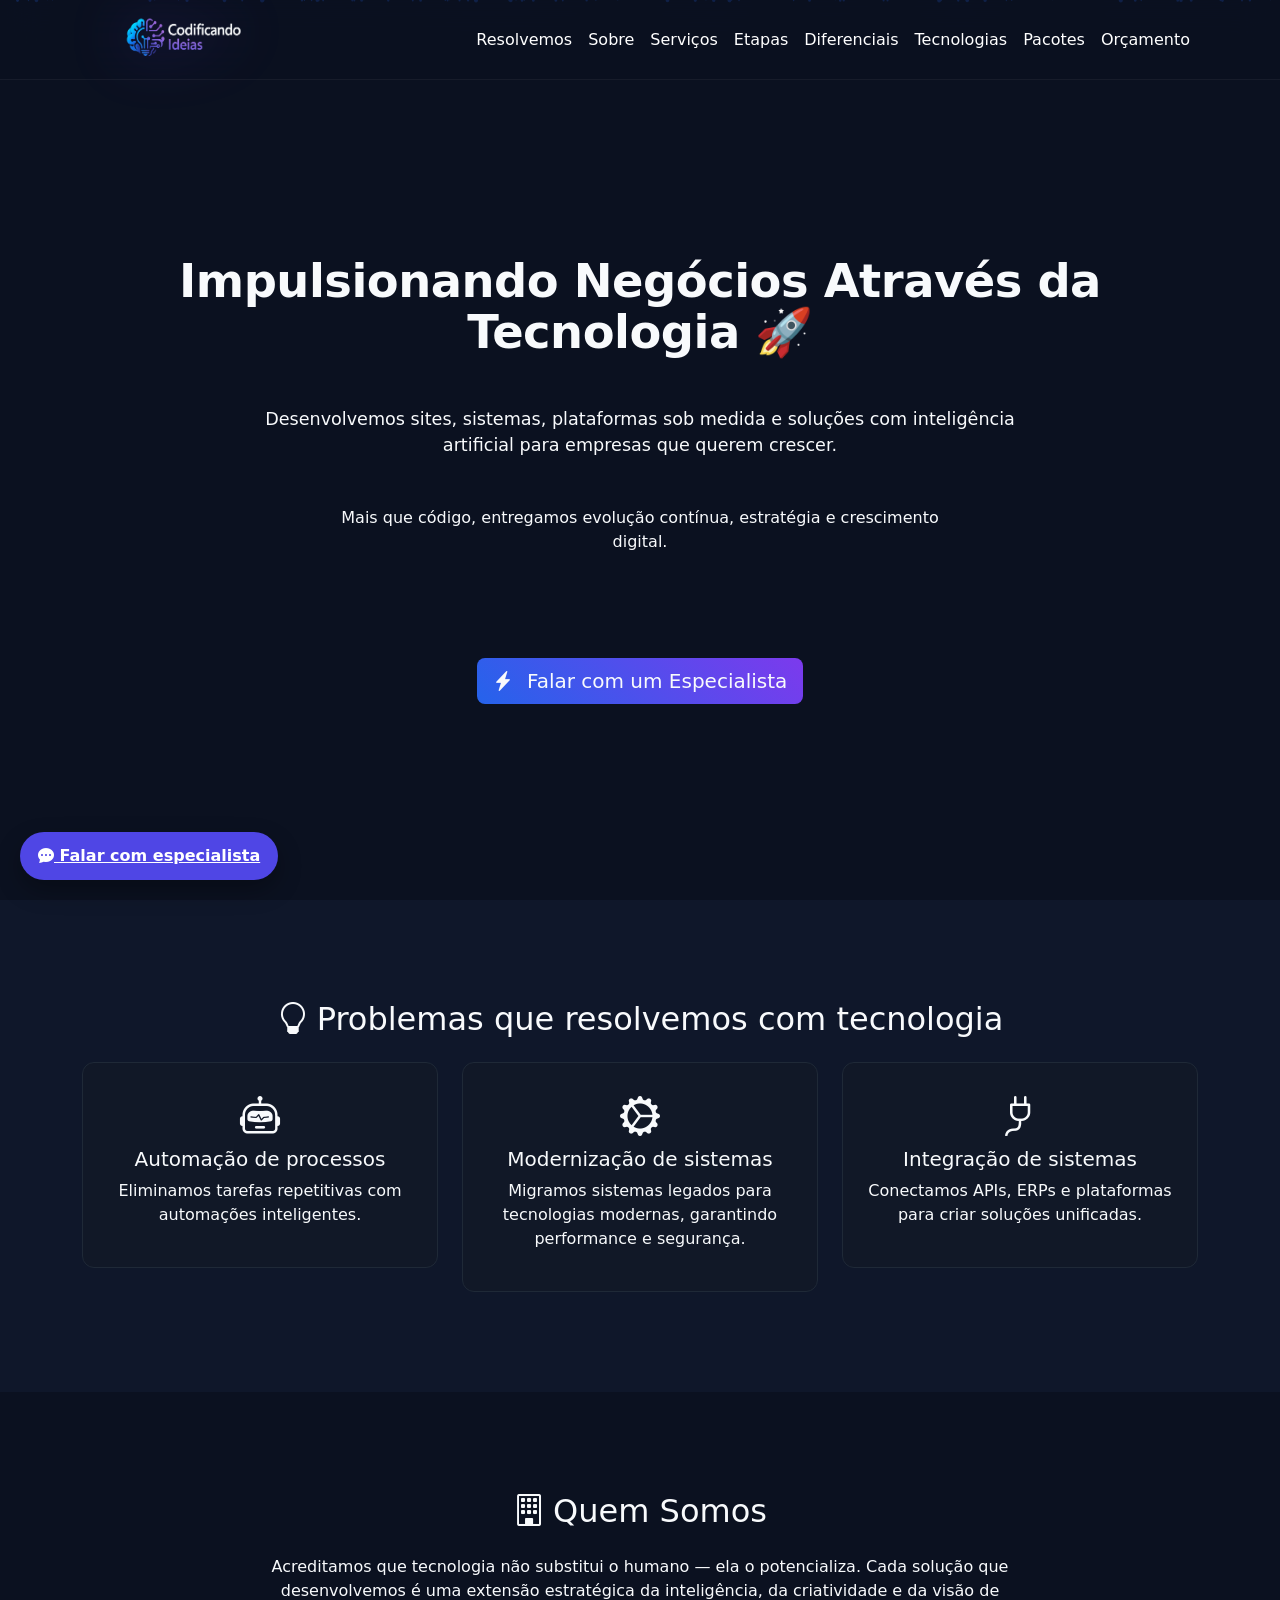
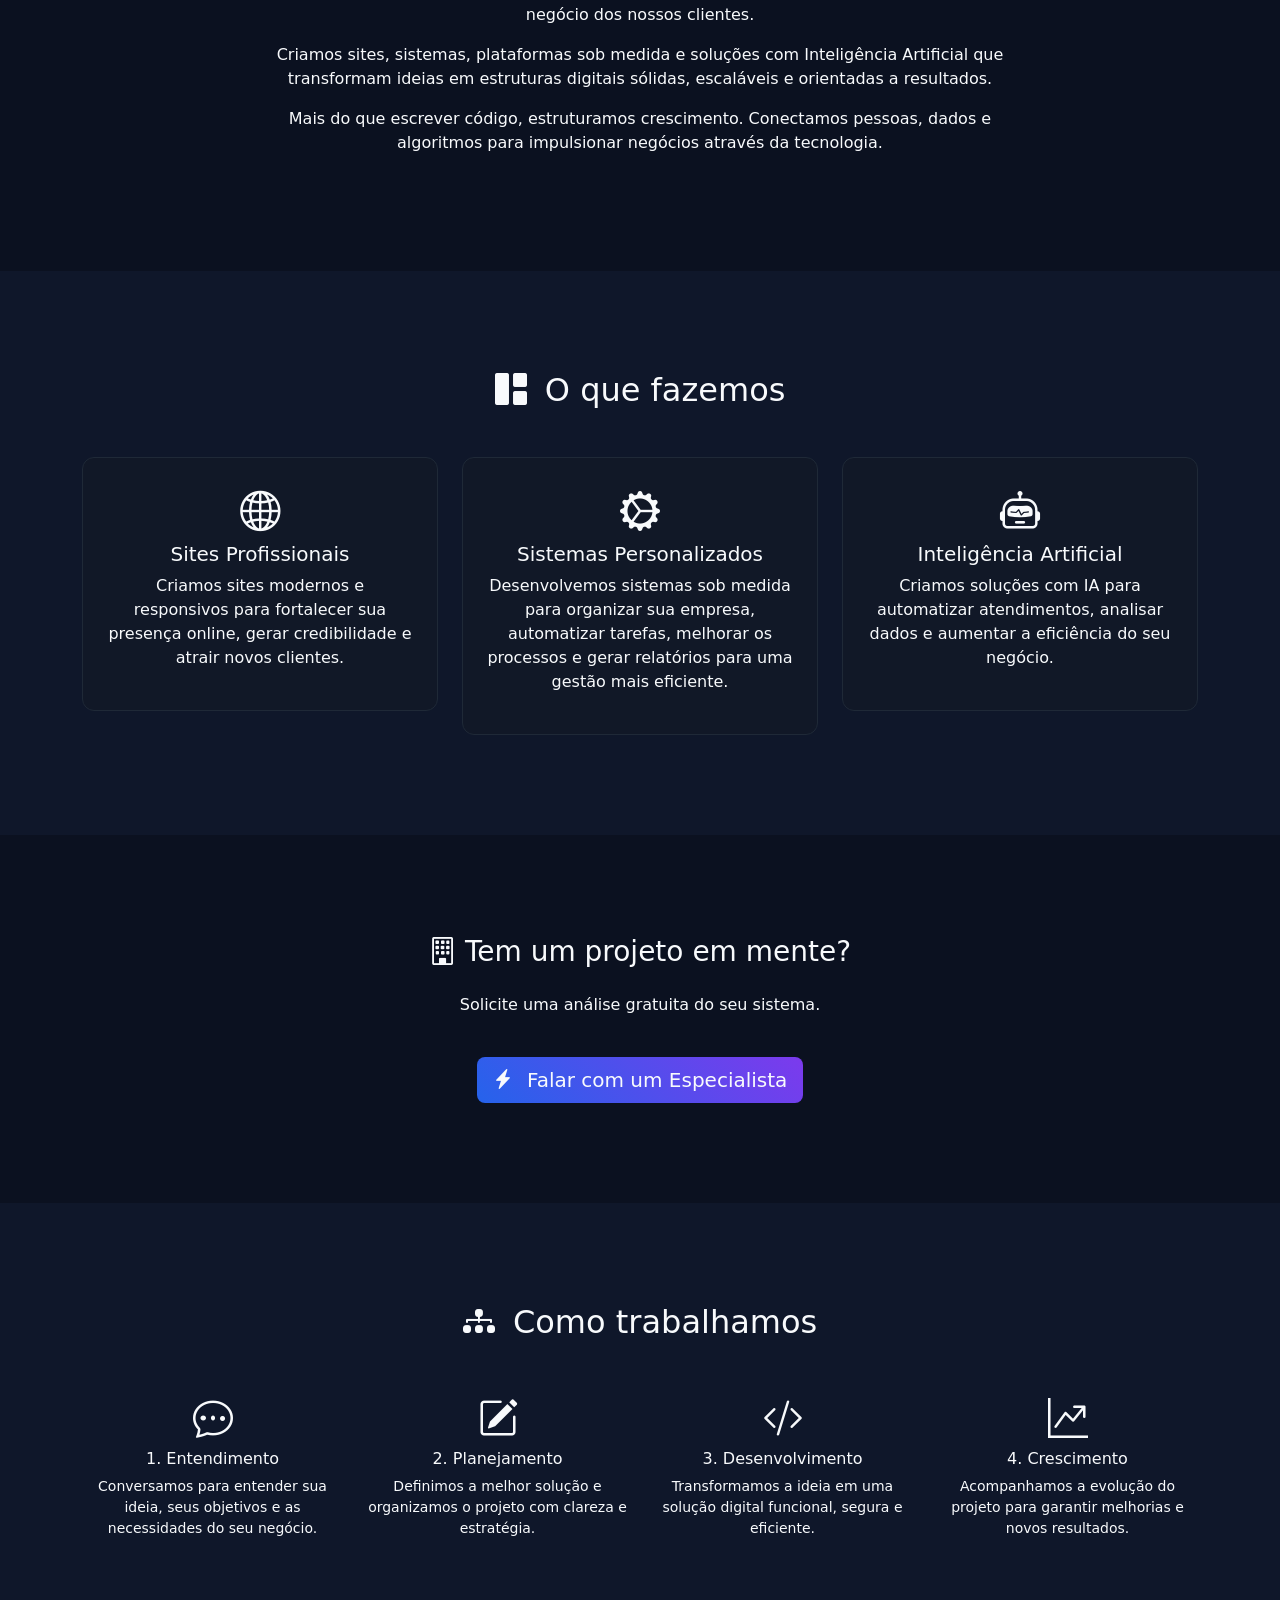
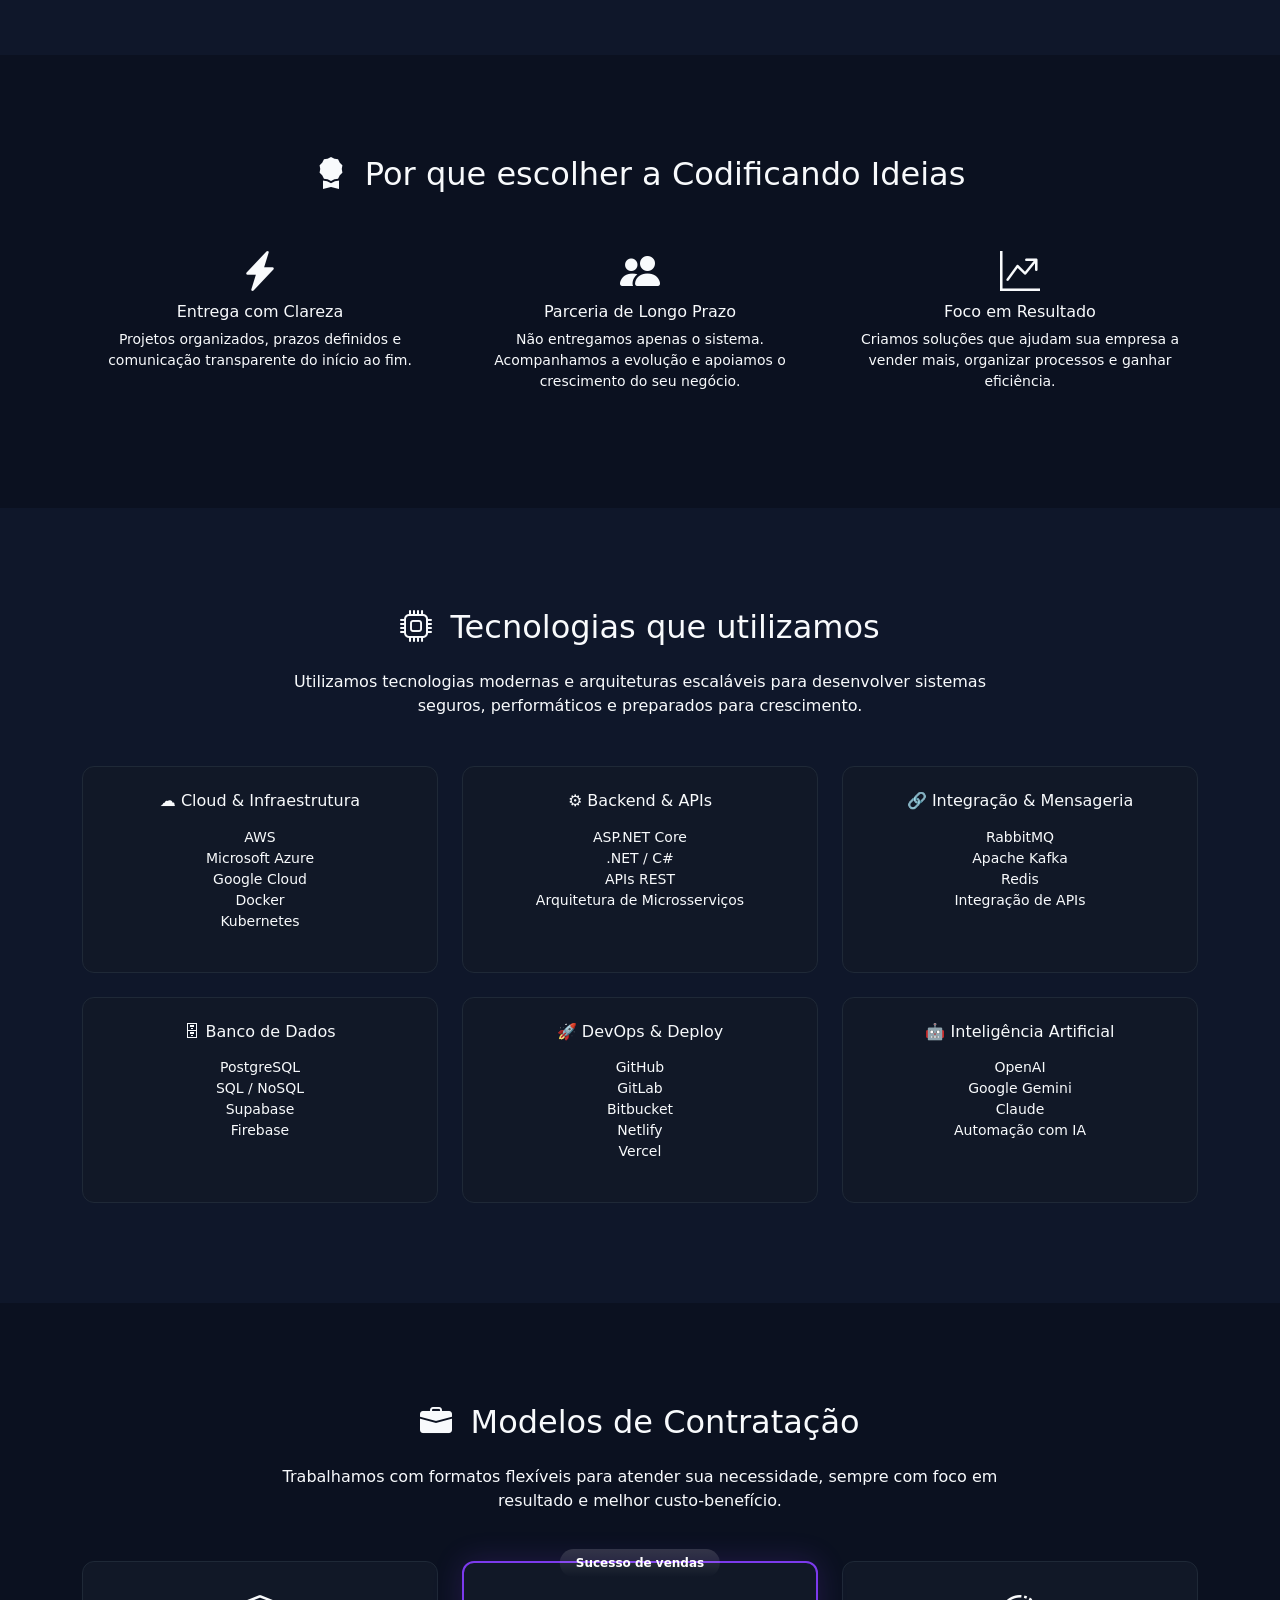
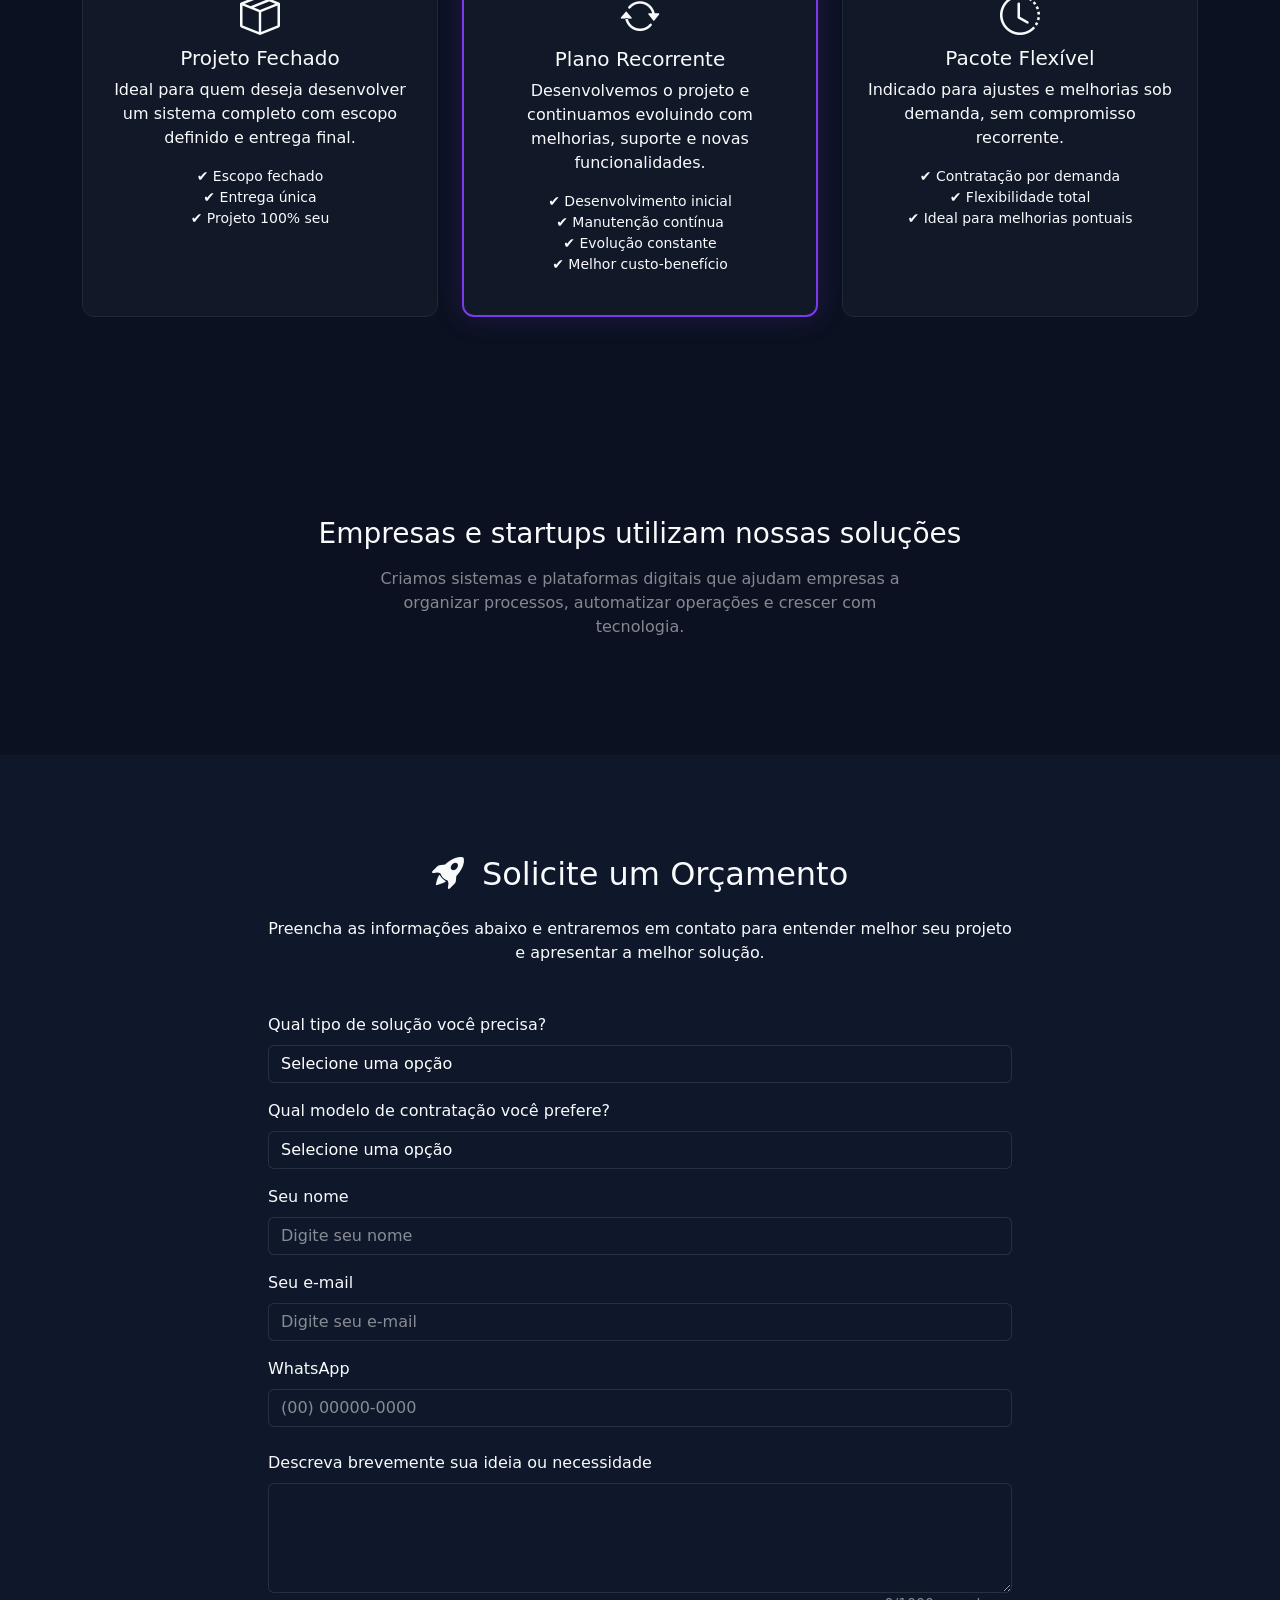
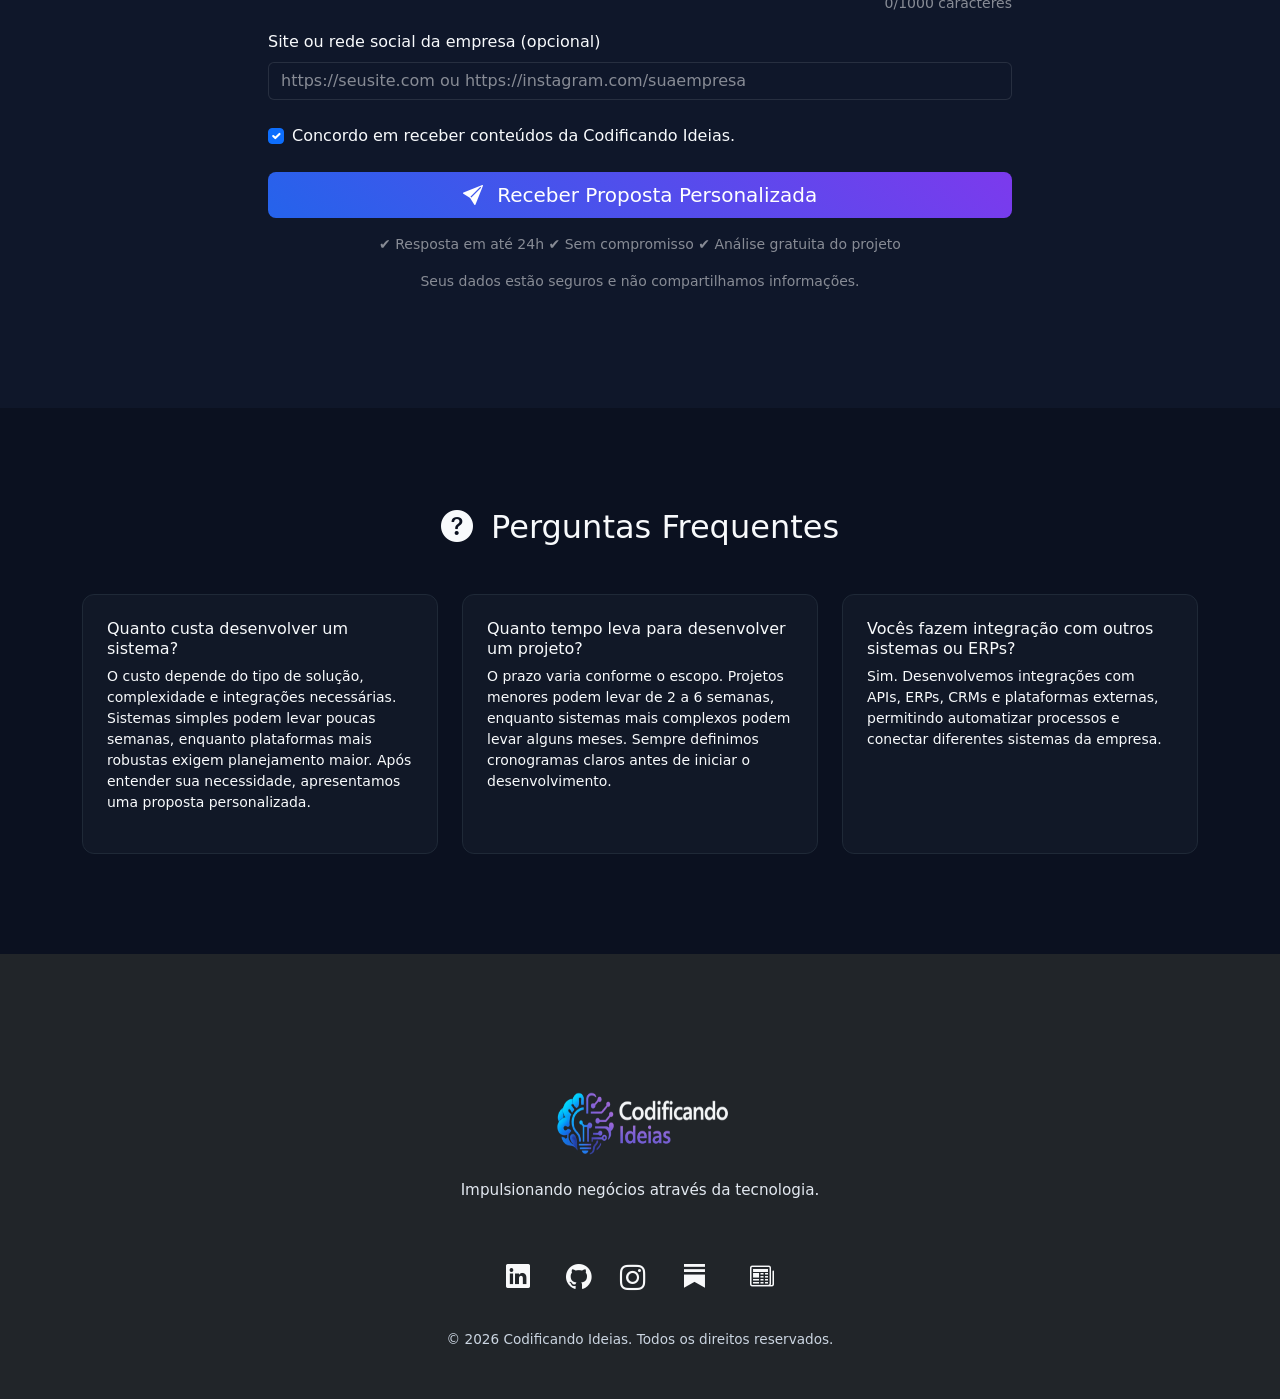
==== commit 9ab2335d: "correção insert analytics_lead" ====
--- a/index.html
+++ b/index.html
@@ -735,10 +735,10 @@
       </button>
 
       <p class="small text-white-50 text-center mt-3">
-✔ Resposta em até 24h  
-✔ Sem compromisso  
-✔ Análise gratuita do projeto
-</p>
+      ✔ Resposta em até 24h  
+      ✔ Sem compromisso  
+      ✔ Análise gratuita do projeto
+      </p>
 
       <p class="small text-center mt-3 text-white-50">
         Seus dados estão seguros e não compartilhamos informações.
